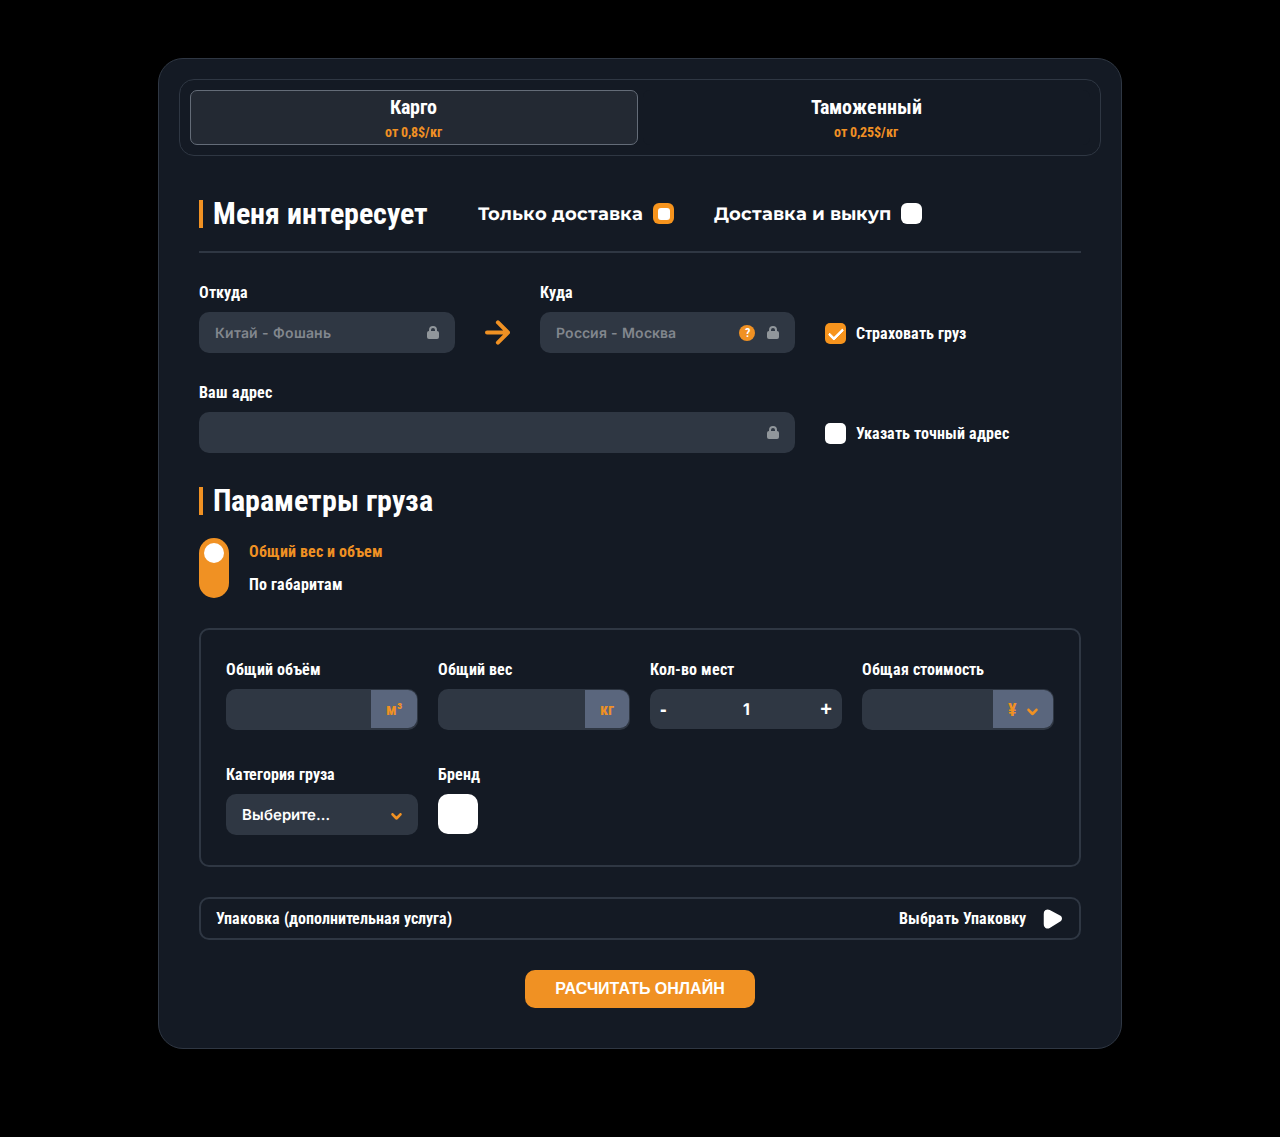
==== index.html @ 2b615182 "initial commit" ====
<!DOCTYPE html>
<html lang="en">
<head>
    <meta charset="UTF-8">
    <meta name="viewport" content="width=device-width, initial-scale=1.0">
    <title>Калькулятор</title>

    <style>
        body {
            background-color: black;
            padding: 50px 150px;
            color: white;
        }
    </style>

    <script src="https://api-maps.yandex.ru/2.1/?lang=ru_RU&apikey=daa45afb-a989-4163-8df6-1b1edba1137d&suggest_apikey=5e11305c-8d8a-4669-9069-5c56422200c1"></script>

    <link rel="stylesheet" href="css/new.css?v=1.1.2">

    <!-- <script type="module" src="/calc-new/js/api/Address.js"></script>
    <script type="module" src="/calc-new/js/api/Currency.js"></script>
    <script type="module" src="/calc-new/js/api/TnvedManager.js"></script>

    <script type="module" src="/calc-new/js/calculations/App.js"></script>
    <script type="module" src="/calc-new/js/calculations/Calculator.js"></script>
    <script type="module" src="/calc-new/js/calculations/FormValidation.js"></script>
    <script type="module" src="/calc-new/js/calculations/KitDeliveryCalculator.js"></script>
    <script type="module" src="/calc-new/js/calculations/PdfGenerate.js"></script>
    <script type="module" src="/calc-new/js/calculations/PdfPrepare.js"></script>
    <script type="module" src="/calc-new/js/calculations/PriceSelector.js"></script>
    <script type="module" src="/calc-new/js/calculations/RailwayExpeditionCalculator.js"></script>

    <script type="module" src="/calc-new/js/data/ClientData.js"></script>
    <script type="module" src="/calc-new/js/data/DataProvider.js"></script>
    <script type="module" src="/calc-new/js/data/RedeemManager.js"></script>
    <script type="module" src="/calc-new/js/data/State.js"></script>
    <script type="module" src="/calc-new/js/data/TelegramSender.js"></script>

    <script type="module" src="/calc-new/js/ui/UiPrepare.js"></script>
    <script type="module" src="/calc-new/js/ui/UiRenderer.js"></script> -->

    <script type="module" src="./js/main.js?v=1.1.2"></script>
</head>
<body>
    <div class="main-calc">
        <form method="post" name="main-calc__form">

            <div class="main-calc-select">
                <label class="main-calc-select__label">
                    <input class="main-calc-select__input" type="radio" value="calc-cargo" name="calc-type" checked>
                    <span class="main-calc-select__btn">
                        <span class="main-calc-select__btn_title">Карго</span>
                        <span class="main-calc-select__btn_subtitle">от 0,8$/кг</span>
                    </span>
                </label>
                <label class="main-calc-select__label">
                    <input class="main-calc-select__input" type="radio" value="calc-customs" name="calc-type">
                    <span class="main-calc-select__btn">
                        <span class="main-calc-select__btn_title">Таможенный</span>
                        <span class="main-calc-select__btn_subtitle">от 0,25$/кг</span>
                    </span>
                </label>
                <!-- <label class="main-calc-select__label">
                    <input class="main-calc-select__input" type="radio" value="calc-compare" name="calc-type">
                    <span class="main-calc-select__btn">
                        <span class="main-calc-select__btn_title">Сравнение</span>
                    </span>
                </label> -->
            </div>

            <div class="main-calc__wrapper">

                <div class="main-calc-first">
                    <div class="main-calc-first__block">

                        <div class="main-calc-first__choose">
                            <h4 class="main-calc__title _small">
                                <span class="main-calc__title_icon"></span>
                                <span class="main-calc__title_text">Меня интересует</span>
                            </h4>
                            <div class="main-calc-first__choose_block">
                                <label class="main-calc-radio">
                                    <span class="main-calc-radio__title">Только доставка</span>
                                    <input class="main-calc-radio__input" type="radio" checked name="delivery-option" value="delivery-only">
                                    <span class="main-calc-radio__mark"></span>
                                </label>

                                <label class="main-calc-radio">
                                    <span class="main-calc-radio__title">Доставка и выкуп</span>
                                    <input class="main-calc-radio__input" type="radio" name="delivery-option" value="delivery-and-pickup">
                                    <span class="main-calc-radio__mark"></span>
                                    <span class="calc-tooltip">
                                        <span class="calc-tooltip__title">Выкуп Товара</span>
                                        <span class="calc-tooltip__text">
                                            Помимо доставки мы осуществляем выкуп товаров с фабрик Китая, от поставщиков и из интернет-магазинов.
                                            Если вам необходим выкуп, воспользуйтесь этой настройкой.
                                            Узнать подробнее о <a class="calc-tooltip__link" target="_blank" href="https://wisetao.com/from-china/transaction/full-deal/">выкупе</a>
                                        </span>
                                    </span>
                                </label>
                            </div>
                        </div>

                    </div>
                </div>

                <div class="main-calc__divider"></div>

                <div class="main-calc__from-to">
                    <!-- Откуда -->
                    <div class="main-calc__from-to_from group-input">
                        <div class="group-input__title">Откуда</div>
                        <div class="group-input__input">
                            <input type="text" name="from_where" placeholder="Китай - Фошань" disabled="">
                            <svg class="group-input__input_svg" width="24" height="24" viewBox="0 0 24 24" fill="none" xmlns="http://www.w3.org/2000/svg">
                                <rect x="6" y="10" width="12" height="8" rx="2" fill="#91969b"></rect>
                                <path d="M9 10V9C9 7.34315 10.3431 6 12 6C13.6569 6 15 7.34315 15 9V10" stroke="#91969b" stroke-width="2"></path>
                            </svg>
                        </div>
                    </div>
                    <!-- Стрелка -->
                    <div class="main-calc__from-to_arrow">
                        <svg class="arrow-to active" width="413.98407" height="400.00037" viewBox="0 0 12.419522 12.000011" fill="none" version="1.1" id="svg1" sodipodi:docname="arrow-sm-down-svgrepo-com.svg" inkscape:version="1.3 (0e150ed6c4, 2023-07-21)" xmlns:inkscape="http://www.inkscape.org/namespaces/inkscape" xmlns:sodipodi="http://sodipodi.sourceforge.net/DTD/sodipodi-0.dtd" xmlns="http://www.w3.org/2000/svg" xmlns:svg="http://www.w3.org/2000/svg">
                            <path d="M 1.0000048,6.0000048 H 11.419517 m 0,0 -5,5.0000002 m 5,-5.0000002 -5,-5" stroke="#000000" stroke-width="2" stroke-linecap="round" stroke-linejoin="round" id="path1" sodipodi:nodetypes="cccccc" style="fill-opacity:1;stroke-width:2.00001;stroke-dasharray:none;stroke-opacity:1"></path>
                        </svg>
                    </div>
                    <!-- Куда -->
                    <div class="main-calc__from-to_to group-input">
                        <div class="group-input__title">Куда</div>
                        <div class="group-input__input">
                            <input type="text" name="from_to" placeholder="Россия - Москва" disabled="">
                            <svg class="group-input__input_svg" width="24" height="24" viewBox="0 0 24 24" fill="none" xmlns="http://www.w3.org/2000/svg">
                                <rect x="6" y="10" width="12" height="8" rx="2" fill="#91969b"></rect>
                                <path d="M9 10V9C9 7.34315 10.3431 6 12 6C13.6569 6 15 7.34315 15 9V10" stroke="#91969b" stroke-width="2"></path>
                            </svg>
                            <div class="tooltip">
                                <span class="tooltip-icon">?</span>
                                <span class="calc-tooltip">
                                    <span class="calc-tooltip__title">Южные ворота</span>
                                    <span class="calc-tooltip__text">
                                        Доставка осуществляется только до г.Москва "Южные ворота". Доставка до вашего города осуществляется с помощью российских транспортных компаний.
                                    </span>
                                </span>
                            </div>
                        </div>
                    </div>
                    <!-- Страховка -->
                    <div class="main-calc__from-to_check">
                        <label class="main-calc-checkbox">
                            <input type="checkbox" name="insurance" checked class="main-calc-checkbox__input">
                            <span class="main-calc-checkbox__mark"></span>
                            <span class="main-calc-checkbox__title">Страховать груз</span>
                            <span class="calc-tooltip">
                                <span class="calc-tooltip__title">СТРАХОВКА ГРУЗА</span>
                                <span class="calc-tooltip__text">
                                    Если поставить галочку расчет стоимости доставки будет учитывать страховку груза. Стоимость страховки составит 2% от стоимости товара + стоимости доставки.
                                </span>
                            </span>
                        </label>

                    </div>
                    <!-- Точный адресс -->
                    <div class="main-calc__from-to_adress group-input">
                        <div class="group-input__title">Ваш адрес</div>
                        <div class="group-input__input">
                            <input type="text" name="address" class="" placeholder="" disabled>
                            <svg class="group-input__input_svg" width="24" height="24" viewBox="0 0 24 24" fill="none" xmlns="http://www.w3.org/2000/svg">
                                <rect x="6" y="10" width="12" height="8" rx="2" fill="#91969b"></rect>
                                <path d="M9 10V9C9 7.34315 10.3431 6 12 6C13.6569 6 15 7.34315 15 9V10" stroke="#91969b" stroke-width="2"></path>
                            </svg>
                            <span class="error-message"></span>
                        </div>
                    </div>
                    <!-- Адресс Включатель -->
                    <div class="main-calc__from-to_adress_check">
                        <label class="main-calc-checkbox">
                            <input type="checkbox" name="address_checkbox" class="main-calc-checkbox__input">
                            <span class="main-calc-checkbox__mark"></span>
                            <span class="main-calc-checkbox__title">Указать точный адрес</span>
                        </label>
                    </div>
                </div>

                <!-- Выкуп -->
                <div class="client-redeem-data hidden">
                    <div class="main-calc-container data-redeem">
                        <h4 class="main-calc__title _small">
                            <span class="main-calc__title_icon"></span>
                            <span class="main-calc__title_text">
                                <span>Данные для выкупа</span>
                                <span class="circle-info">?</span>
                            </span>
                            <span class="calc-tooltip">
                                <span class="calc-tooltip__title">ДАННЫЕ ДЛЯ ВЫКУПА</span>
                                <span class="calc-tooltip__text">
                                    Данные для выкупа нужны для наших менеджеров, чтобы сделать детальный просчет.
                                    Впишите данные в ручную или прикрепите Excel-файл.
                                </span>
                            </span>

                        </h4>

                        <div class="main-calc-bordered" data-redeem="1">
                            <div class="main-calc-buy__close">
                                <svg xmlns="http://www.w3.org/2000/svg" xmlns:xlink="http://www.w3.org/1999/xlink" version="1.1" width="29.5558703725" height="29.5558703725" viewBox="154.70573108694998 97.92453478204999 29.5558703725 29.5558703725" xml:space="preserve">
                                    <g transform="matrix(1 0 0 1 169.4836662732 112.7024699683)">
                                        <g style="">
                                            <g transform="matrix(0.5361434886 0 0 0.5361434886 0 0)">
                                                <path class="cross-border" style="stroke: rgb(179,25,24); stroke-width: 0; stroke-dasharray: none; stroke-linecap: butt; stroke-dashoffset: 0; stroke-linejoin: miter; stroke-miterlimit: 4; fill-rule: nonzero; opacity: 1;" transform=" translate(0, 0)" d="M 0 -27.5634 C 15.21499 -27.5634 27.5634 -15.215000000000002 27.5634 0 C 27.5634 15.21499 15.215000000000002 27.5634 0 27.5634 C -15.21499 27.5634 -27.5634 15.215000000000002 -27.5634 0 C -27.5634 -15.21499 -15.215000000000002 -27.5634 0 -27.5634 z" stroke-linecap="round"></path>
                                            </g>
                                            <g transform="matrix(0.4501312202 0 0 0.4501312202 0 0)">
                                                <path class="cross-back" style="stroke: rgb(179,25,24); stroke-width: 0; stroke-dasharray: none; stroke-linecap: butt; stroke-dashoffset: 0; stroke-linejoin: miter; stroke-miterlimit: 4; fill-rule: nonzero; opacity: 1;" transform=" translate(0, 0)" d="M 0 -27.5634 C 15.21499 -27.5634 27.5634 -15.215000000000002 27.5634 0 C 27.5634 15.21499 15.215000000000002 27.5634 0 27.5634 C -15.21499 27.5634 -27.5634 15.215000000000002 -27.5634 0 C -27.5634 -15.21499 -15.215000000000002 -27.5634 0 -27.5634 z" stroke-linecap="round"></path>
                                            </g>
                                            <g transform="matrix(0.4487730328 0 0 0.4487730328 0 0)">
                                                <path class="cross-path" style="stroke: none; stroke-width: 1; stroke-dasharray: none; stroke-linecap: butt; stroke-dashoffset: 0; stroke-linejoin: miter; stroke-miterlimit: 4; fill-rule: nonzero; opacity: 1;" transform=" translate(0, 0)" d="M 14.14294 -14.1405 C 12.58094 -15.702499999999999 10.045939999999998 -15.702499999999999 8.484939999999998 -14.1405 L -0.00006000000000128125 -5.656499999999999 L -8.484060000000001 -14.1395 C -10.04606 -15.7015 -12.580060000000001 -15.7015 -14.14206 -14.1395 C -15.70406 -12.5775 -15.70406 -10.0435 -14.14206 -8.4835 L -5.657060000000001 0.0005000000000006111 L -14.14206 8.4845 C -15.70406 10.0465 -15.70406 12.5805 -14.14206 14.1405 C -12.580060000000001 15.702499999999999 -10.04606 15.702499999999999 -8.48406 14.1405 L -0.000059999999999504894 5.657499999999999 L 8.48394 14.1405 C 10.04594 15.702499999999999 12.57994 15.702499999999999 14.141940000000002 14.1405 C 15.703940000000001 12.5785 15.703940000000001 10.043499999999998 14.141940000000002 8.4845 L 5.656940000000002 0.0005000000000006111 L 14.141940000000002 -8.4835 C 15.703940000000001 -10.0465 15.703940000000001 -12.5795 14.142940000000001 -14.1405 z" stroke-linecap="round"></path>
                                            </g>
                                        </g>
                                    </g>
                                </svg>
                            </div>

                            <div class="main-calc-buy-info">
                                <div class="main-calc-upload__block">
                                    <div class="group-input__title">Изображение товара</div>
                                    <div class="main-calc-upload">
                                        <!-- <input type="file" accept="image/*" class="main-calc-upload__input photo-input" style="display: none;"> -->
                                        <div class="main-calc-upload__icon"></div>
                                        <div class="main-calc-upload__plus active">
                                            <button class="active add-redeem-photo" type="button">+</button>
                                        </div>
                                        <div class="main-calc-upload__minus">
                                            <div class="active">-</div>
                                        </div>
                                        <img class="main-calc-upload__item" src="" alt="Выбранное фото">
                                    </div>
                                </div>


                                <div class="main-calc-buy-info__form">

                                    <!-- Имя -->
                                    <div class="group-input">
                                        <div class="group-input__title">Наименование товара</div>
                                        <div class="group-input__input">
                                            <input type="text" name="data-name" class="">
                                            <span class="error-message"></span>
                                        </div>
                                    </div>

                                    <!-- Цена -->
                                    <div class="group-input">
                                        <div class="group-input__title">Цена за единицу</div>
                                        <div class="group-input__input">
                                            <input type="number" name="data_cost" value="" class="" required="">
                                            <span class="error-message"></span>
                                            <div class="currency-select">
                                                <div class="currency-select__selected">
                                                    <span class="currency-select__selected_name">¥</span>
                                                    <span class="currency-select__selected_icon">
                                                        <svg class="dropdown-list-currency-arrow" xmlns="http://www.w3.org/2000/svg" xmlns:xlink="http://www.w3.org/1999/xlink" version="1.1" width="32.38141722065728" height="22.59489123485507" viewBox="110.22394056737565 250.64901537709036 32.38141722065728 22.59489123485507" xml:space="preserve">
                                                            <desc>Created with Fabric.js 5.3.0</desc>
                                                            <g transform="matrix(0 0.979842546 0.979842546 0 126.4146491777 261.9464609945)" id="DLgAgrXuFMXOEYFpJSRZM">
                                                                <path class="svg-arrow active" style="stroke: none; stroke-width: 1; stroke-dasharray: none; stroke-linecap: butt; stroke-dashoffset: 0; stroke-linejoin: miter; stroke-miterlimit: 4; fill-rule: nonzero; opacity: 1;" transform=" translate(0, 0)" d="M 8.536 -3.5215 L -3.183 -14.8535 C -3.9269999999999996 -15.5975 -4.931 -16.0135 -5.999 -16.0135 C -7.068 -16.0135 -8.072 -15.5975 -8.827 -14.8415 C -9.583 -14.0855 -9.999 -13.0815 -9.999 -12.0135 C -9.999 -10.945500000000001 -9.583 -9.9405 -8.827 -9.185500000000001 L -0.29100000000000037 -0.6915000000000013 C -0.10300000000000037 -0.5035000000000014 -3.885780586188048e-16 -0.25350000000000134 -3.885780586188048e-16 0.013499999999998624 C -3.885780586188048e-16 0.28049999999999864 -0.10400000000000038 0.5314999999999986 -0.29300000000000037 0.7204999999999986 L -8.824000000000002 9.1815 C -9.583000000000002 9.9415 -9.999000000000002 10.9465 -9.999000000000002 12.0135 C -9.999000000000002 13.0805 -9.583000000000002 14.0855 -8.827000000000002 14.8415 C -8.072000000000001 15.5975 -7.067000000000002 16.0135 -5.999000000000002 16.0135 C -4.931000000000003 16.0135 -3.9260000000000024 15.5975 -3.170000000000002 14.8415 L -1.564000000000002 13.2355 L 8.519999999999998 3.5645000000000007 C 9.478999999999997 2.6055000000000006 9.998999999999999 1.3495000000000008 9.998999999999999 0.013500000000000512 C 9.998999999999999 -1.3224999999999996 9.479 -2.5774999999999997 8.535999999999998 -3.5214999999999996 z" stroke-linecap="round"></path>
                                                            </g>
                                                        </svg>
                                                    </span>
                                                </div>
                                                <div class="currency-select__list">
                                                    <label class="custom-select__label">
                                                        <input class="custom-select__input" type="radio" required="" name="data_currency" value="dollar">
                                                        <span class="custom-select__name">$</span>
                                                    </label>
                                                    <label class="custom-select__label">
                                                        <input class="custom-select__input" type="radio" required="" name="data_currency" value="ruble">
                                                        <span class="custom-select__name">₽</span>
                                                    </label>
                                                    <label class="custom-select__label">
                                                        <input class="custom-select__input" type="radio" required="" name="data_currency" checked="" value="yuan">
                                                        <span class="custom-select__name">¥</span>
                                                    </label>
                                                </div>
                                            </div>
                                        </div>
                                    </div>

                                    <!-- Количество -->
                                    <div class="group-input">
                                        <div class="group-input__title">Кол-во товаров</div>
                                        <div class="group-input-increment">
                                            <span class="group-input-increment__minus initialized">-</span>
                                            <input type="number" name="data-quantity" value="1" class="" required="">
                                            <span class="group-input-increment__plus initialized">+</span>
                                            <span class="error-message"></span>
                                        </div>
                                    </div>

                                    <!-- Размер -->
                                    <div class="group-input">
                                        <div class="group-input__title">Размер</div>
                                        <div class="group-input__input">
                                            <input type="text" name="data-size" class="">
                                            <span class="error-message"></span>
                                        </div>
                                    </div>

                                    <!-- Цвет -->
                                    <div class="group-input">
                                        <div class="group-input__title">Цвет</div>
                                        <div class="group-input__input">
                                            <input type="text" name="data-color" class="">
                                            <span class="error-message"></span>
                                        </div>
                                    </div>

                                    <!-- Ссылка -->
                                    <div class="group-input">
                                        <div class="group-input__title">Ссылка интернет магазина на товар</div>
                                        <div class="group-input__input">
                                            <input type="text" name="data-url" class="">
                                            <span class="error-message"></span>
                                        </div>
                                    </div>

                                    <!-- Примечание -->
                                    <div class="group-input">
                                        <div class="group-input__title">Примечание</div>
                                        <div class="group-input__input">
                                            <input type="text" name="data-extra" class="">
                                            <span class="error-message"></span>
                                        </div>
                                    </div>
                                </div>
                            </div>
                        </div>
                    </div>
                    <div class="data-redeem-buttons">
                        <button class="add-redeem js-add-redeem" type="button">
                            <span class="_plus">+</span>
                            <span class="_text">Добавить товар</span>
                        </button>
                        <button class="main-calc-button upload-excel" type="button">
                            <span class="main-calc-button__upload_icon">
                                <svg width="51" height="51" viewBox="0 0 51 51" fill="none" xmlns="http://www.w3.org/2000/svg">
                                    <path d="M46.9103 28.2876C44.6517 28.2876 42.8207 30.1187 42.8207 32.3773V42.8207H8.19493V32.3773C8.19493 30.1187 6.36386 28.2876 4.10528 28.2876C1.8467 28.2876 0.015625 30.1187 0.015625 32.3773V46.9104C0.015625 49.169 1.8467 51 4.10528 51H46.9103C49.1689 51 51 49.169 51 46.9104V32.3773C51 30.1187 49.1689 28.2876 46.9103 28.2876Z" fill="white"></path>
                                    <path d="M16.853 18.5281L21.4182 13.963V29.2004C21.4182 31.459 23.2493 33.29 25.5078 33.29C27.7664 33.29 29.5975 31.459 29.5975 29.2004V13.9629L34.1626 18.528C34.9611 19.3266 36.0077 19.7259 37.0544 19.7259C38.1011 19.7259 39.1476 19.3266 39.9462 18.528C41.5434 16.9309 41.5434 14.3416 39.9462 12.7444L28.3996 1.19796C26.8026 -0.399321 24.213 -0.399321 22.616 1.19796L11.0694 12.7446C9.4723 14.3417 9.4723 16.931 11.0694 18.5281C12.6665 20.1253 15.256 20.1253 16.853 18.5281Z" fill="white"></path>
                                </svg>
                            </span>
                            <span>Прикрепить Excel</span>
                        </button>
                        <a class="vykup-dile-download" href="file/Dannye-dlya-vykupa-zakaza.xlsx" download>
                            <button class="main-calc-button" type="button">
                                <span class="main-calc-button__upload_icon">
                                    <svg width="51" height="51" viewBox="0 0 51 51" fill="none" xmlns="http://www.w3.org/2000/svg">
                                        <g clip-path="url(#clip0_6504_12668)">
                                            <mask id="mask0_6504_12668" style="mask-type:luminance" maskUnits="userSpaceOnUse" x="0" y="0" width="51" height="51">
                                                <path d="M51 0H0V51H51V0Z" fill="white"></path>
                                            </mask>
                                            <g mask="url(#mask0_6504_12668)">
                                                <path d="M46.9103 28.2876C44.6517 28.2876 42.8207 30.1187 42.8207 32.3773V42.8207H8.19493V32.3773C8.19493 30.1187 6.36386 28.2876 4.10528 28.2876C1.8467 28.2876 0.015625 30.1187 0.015625 32.3773V46.9104C0.015625 49.169 1.8467 51 4.10528 51H46.9103C49.1689 51 51 49.169 51 46.9104V32.3773C51 30.1187 49.1689 28.2876 46.9103 28.2876Z" fill="white"></path>
                                                <path d="M34.1622 14.7619L29.597 19.327V4.0896C29.597 1.831 27.7659 1.975e-07 25.5074 0C23.2488 -1.974e-07 21.4177 1.831 21.4177 4.0896V19.3271L16.8526 14.762C16.0541 13.9634 15.0075 13.5641 13.9608 13.5641C12.9141 13.5641 11.8676 13.9634 11.069 14.762C9.4718 16.3591 9.4718 18.9484 11.069 20.5456L22.6156 32.0921C24.2126 33.6894 26.8022 33.6894 28.3992 32.0921L39.9458 20.5454C41.5429 18.9483 41.5429 16.359 39.9458 14.7619C38.3487 13.1647 35.7592 13.1647 34.1622 14.7619Z" fill="white"></path>
                                            </g>
                                        </g>
                                        <defs>
                                            <clipPath id="clip0_6504_12668">
                                                <rect width="51" height="51" fill="white"></rect>
                                            </clipPath>
                                        </defs>
                                    </svg>
                                </span>
                                <span>Скачать образец Excel</span>
                            </button>
                        </a>
                        <button class="main-calc-button upload-invoice" type="button">
                            <span class="main-calc-button__upload_icon">
                                <svg width="51" height="51" viewBox="0 0 51 51" fill="none" xmlns="http://www.w3.org/2000/svg">
                                    <path d="M46.9103 28.2876C44.6517 28.2876 42.8207 30.1187 42.8207 32.3773V42.8207H8.19493V32.3773C8.19493 30.1187 6.36386 28.2876 4.10528 28.2876C1.8467 28.2876 0.015625 30.1187 0.015625 32.3773V46.9104C0.015625 49.169 1.8467 51 4.10528 51H46.9103C49.1689 51 51 49.169 51 46.9104V32.3773C51 30.1187 49.1689 28.2876 46.9103 28.2876Z" fill="white"></path>
                                    <path d="M16.853 18.5281L21.4182 13.963V29.2004C21.4182 31.459 23.2493 33.29 25.5078 33.29C27.7664 33.29 29.5975 31.459 29.5975 29.2004V13.9629L34.1626 18.528C34.9611 19.3266 36.0077 19.7259 37.0544 19.7259C38.1011 19.7259 39.1476 19.3266 39.9462 18.528C41.5434 16.9309 41.5434 14.3416 39.9462 12.7444L28.3996 1.19796C26.8026 -0.399321 24.213 -0.399321 22.616 1.19796L11.0694 12.7446C9.4723 14.3417 9.4723 16.931 11.0694 18.5281C12.6665 20.1253 15.256 20.1253 16.853 18.5281Z" fill="white"></path>
                                </svg>
                            </span>
                            <span>Прикрепить Инфойс</span>
                        </button>
                    </div>
                </div>

                <!-- Данные клиента -->
                <div class="main-calc-container сlient-data hidden">
                    <h4 class="main-calc__title _small">
                        <span class="main-calc__title_icon"></span>
                        <span class="main-calc__title_text">Введите ваши данные</span>
                    </h4>
                    <div class="main-client-requisites-parametr__main">
                        <div class="group-input">
                            <div class="group-input__title">Ваше имя:</div>
                            <div class="group-input__input">
                                <input type="text" class="" name="client-name" placeholder="">
                                <span class="error-message"></span>
                            </div>
                        </div>
                        <div class="group-input">
                            <div class="group-input__title">Контактный телефон:</div>
                            <div class="group-input__input">
                                <input type="text" class="" name="client-phone" placeholder="+7, +86, +996">
                                <span class="error-message"></span>
                            </div>
                        </div>
                    </div>
                </div>

                <!-- <div class="redeem-buttons" style="display: flex; width: 97%;">
                        <div class="add-container redeem-add" style="width: 180px;">
                            <div class="add-button active">
                                <span class="plus active">+</span>
                                <span class="add">Добавить товар</span>
                            </div>
                        </div>
                        <button class="main-calc-button calc-type-button tnved-calc-button submit-redeem-data submit-excel-file active" control-id="ControlID-35">
                            <span class="main-calc-button__upload_icon">
                                <svg width="51" height="51" viewBox="0 0 51 51" fill="none" xmlns="http://www.w3.org/2000/svg">
                                    <path d="M46.9103 28.2876C44.6517 28.2876 42.8207 30.1187 42.8207 32.3773V42.8207H8.19493V32.3773C8.19493 30.1187 6.36386 28.2876 4.10528 28.2876C1.8467 28.2876 0.015625 30.1187 0.015625 32.3773V46.9104C0.015625 49.169 1.8467 51 4.10528 51H46.9103C49.1689 51 51 49.169 51 46.9104V32.3773C51 30.1187 49.1689 28.2876 46.9103 28.2876Z" fill="white"></path>
                                    <path d="M16.853 18.5281L21.4182 13.963V29.2004C21.4182 31.459 23.2493 33.29 25.5078 33.29C27.7664 33.29 29.5975 31.459 29.5975 29.2004V13.9629L34.1626 18.528C34.9611 19.3266 36.0077 19.7259 37.0544 19.7259C38.1011 19.7259 39.1476 19.3266 39.9462 18.528C41.5434 16.9309 41.5434 14.3416 39.9462 12.7444L28.3996 1.19796C26.8026 -0.399321 24.213 -0.399321 22.616 1.19796L11.0694 12.7446C9.4723 14.3417 9.4723 16.931 11.0694 18.5281C12.6665 20.1253 15.256 20.1253 16.853 18.5281Z" fill="white"></path>
                                </svg>
                            </span>
                            <span>Прикрепить Excel-файл</span>
                        </button>
                        <button class="main-calc-button calc-type-button tnved-calc-button submit-redeem-data blank-excel-file active" control-id="ControlID-36">
                            <span class="main-calc-button__upload_icon">
                                <svg width="51" height="51" viewBox="0 0 51 51" fill="none" xmlns="http://www.w3.org/2000/svg">
                                    <g clip-path="url(#clip0_6504_12668)">
                                        <mask id="mask0_6504_12668" style="mask-type:luminance" maskUnits="userSpaceOnUse" x="0" y="0" width="51" height="51">
                                            <path d="M51 0H0V51H51V0Z" fill="white"></path>
                                        </mask>
                                        <g mask="url(#mask0_6504_12668)">
                                            <path d="M46.9103 28.2876C44.6517 28.2876 42.8207 30.1187 42.8207 32.3773V42.8207H8.19493V32.3773C8.19493 30.1187 6.36386 28.2876 4.10528 28.2876C1.8467 28.2876 0.015625 30.1187 0.015625 32.3773V46.9104C0.015625 49.169 1.8467 51 4.10528 51H46.9103C49.1689 51 51 49.169 51 46.9104V32.3773C51 30.1187 49.1689 28.2876 46.9103 28.2876Z" fill="white"></path>
                                            <path d="M34.1622 14.7619L29.597 19.327V4.0896C29.597 1.831 27.7659 1.975e-07 25.5074 0C23.2488 -1.974e-07 21.4177 1.831 21.4177 4.0896V19.3271L16.8526 14.762C16.0541 13.9634 15.0075 13.5641 13.9608 13.5641C12.9141 13.5641 11.8676 13.9634 11.069 14.762C9.4718 16.3591 9.4718 18.9484 11.069 20.5456L22.6156 32.0921C24.2126 33.6894 26.8022 33.6894 28.3992 32.0921L39.9458 20.5454C41.5429 18.9483 41.5429 16.359 39.9458 14.7619C38.3487 13.1647 35.7592 13.1647 34.1622 14.7619Z" fill="white"></path>
                                        </g>
                                    </g>
                                    <defs>
                                        <clipPath id="clip0_6504_12668">
                                            <rect width="51" height="51" fill="white"></rect>
                                        </clipPath>
                                    </defs>
                                </svg>
                            </span>
                            <span>Образец бланка Excel</span>
                        </button>
                        <div class="selected-file-name">
                            <div class="del-file">
                                <div class="close-cross custom-span-tnved" style="left: unset; margin-left: unset; margin-top: 2px; display: block;">
                                    <svg xmlns="http://www.w3.org/2000/svg" xmlns:xlink="http://www.w3.org/1999/xlink" version="1.1" width="29.5558703725" height="29.5558703725" viewBox="154.70573108694998 97.92453478204999 29.5558703725 29.5558703725" xml:space="preserve">
                                        <g transform="matrix(1 0 0 1 169.4836662732 112.7024699683)" id="k3KNRoqNc6poTgMk0-mS0">
                                            <g style="">
                                                <g transform="matrix(0.5361434886 0 0 0.5361434886 0 0)" id="TtVKn0Vpwc73qYTht60LM">
                                                    <path class="cross-border" style="stroke: rgb(179,25,24); stroke-width: 0; stroke-dasharray: none; stroke-linecap: butt; stroke-dashoffset: 0; stroke-linejoin: miter; stroke-miterlimit: 4; fill-rule: nonzero; opacity: 1;" transform=" translate(0, 0)" d="M 0 -27.5634 C 15.21499 -27.5634 27.5634 -15.215000000000002 27.5634 0 C 27.5634 15.21499 15.215000000000002 27.5634 0 27.5634 C -15.21499 27.5634 -27.5634 15.215000000000002 -27.5634 0 C -27.5634 -15.21499 -15.215000000000002 -27.5634 0 -27.5634 z" stroke-linecap="round"></path>
                                                </g>
                                                <g transform="matrix(0.4501312202 0 0 0.4501312202 0 0)" id="UNUcbtI9Ts4pakmCW0QUX">
                                                    <path class="cross-back" style="stroke: rgb(179,25,24); stroke-width: 0; stroke-dasharray: none; stroke-linecap: butt; stroke-dashoffset: 0; stroke-linejoin: miter; stroke-miterlimit: 4; fill-rule: nonzero; opacity: 1;" transform=" translate(0, 0)" d="M 0 -27.5634 C 15.21499 -27.5634 27.5634 -15.215000000000002 27.5634 0 C 27.5634 15.21499 15.215000000000002 27.5634 0 27.5634 C -15.21499 27.5634 -27.5634 15.215000000000002 -27.5634 0 C -27.5634 -15.21499 -15.215000000000002 -27.5634 0 -27.5634 z" stroke-linecap="round"></path>
                                                </g>
                                                <g transform="matrix(0.4487730328 0 0 0.4487730328 0 0)" id="_16PNKPtF4U3-sJUah521">
                                                    <path class="cross-path" style="stroke: none; stroke-width: 1; stroke-dasharray: none; stroke-linecap: butt; stroke-dashoffset: 0; stroke-linejoin: miter; stroke-miterlimit: 4; fill-rule: nonzero; opacity: 1;" transform=" translate(0, 0)" d="M 14.14294 -14.1405 C 12.58094 -15.702499999999999 10.045939999999998 -15.702499999999999 8.484939999999998 -14.1405 L -0.00006000000000128125 -5.656499999999999 L -8.484060000000001 -14.1395 C -10.04606 -15.7015 -12.580060000000001 -15.7015 -14.14206 -14.1395 C -15.70406 -12.5775 -15.70406 -10.0435 -14.14206 -8.4835 L -5.657060000000001 0.0005000000000006111 L -14.14206 8.4845 C -15.70406 10.0465 -15.70406 12.5805 -14.14206 14.1405 C -12.580060000000001 15.702499999999999 -10.04606 15.702499999999999 -8.48406 14.1405 L -0.000059999999999504894 5.657499999999999 L 8.48394 14.1405 C 10.04594 15.702499999999999 12.57994 15.702499999999999 14.141940000000002 14.1405 C 15.703940000000001 12.5785 15.703940000000001 10.043499999999998 14.141940000000002 8.4845 L 5.656940000000002 0.0005000000000006111 L 14.141940000000002 -8.4835 C 15.703940000000001 -10.0465 15.703940000000001 -12.5795 14.142940000000001 -14.1405 z" stroke-linecap="round"></path>
                                                </g>
                                            </g>
                                        </g>
                                    </svg>
                                </div>
                            </div>
                        </div>
                    </div> -->


                <!-- Белая -->
                <div class="main-calc-container white-cargo hidden">

                    <h4 class="main-calc__title _small">
                        <span class="main-calc__title_icon"></span>
                        <span class="main-calc__title_text">Коды ТН ВЭД</span>
                    </h4>
                    <!--                     <span class="main-calc__subtitle">Внимание! Могут действовать ограничения на 84, 85 и 90 группу, возможен индивидуальный просчет</span> -->

                    <div class="main-calc-bordered white-cargo__block">

                        <div class="group-input tnved-input-block">
                            <div class="group-input__title">Подобрать код по наименованию</div>
                            <div class="group-input__input">
                                <input type="text" name="tnved_input" class="tnved-input" required placeholder="Введите наименование или код для подсказок" />
                                <span class="error-message"></span>
                                <div class="after-tnved">Идет Поиск</div>
                                <div class="suggestion"></div>
                            </div>
                        </div>

                        <div class="overlay"></div>
                        <div class="tnved-tree-container">
                            <div class="tnved-tree-close-button">X</div>
                            <ul class="tnved-tree-list"></ul>
                        </div>

                        <div class="white-cargo__justinfo name-code-container hidden">
                            <!-- Поля для ввода имени и кода -->
                            <div class="group-input">
                                <div class="group-input__title">Имя товара:</div>
                                <div class="group-input__input">
                                    <span class="tnved-name-input"></span>
                                </div>
                            </div>
                            <div class="group-input">
                                <div class="group-input__title">Код товара:</div>
                                <div class="group-input__input">
                                    <span class="tnved-code-input"></span>
                                </div>
                            </div>

                            <div class="group-input">
                                <div class="group-input__title">Ставка Полшина:</div>
                                <div class="group-input__input">
                                    <span class="tnved-code-percent"></span>
                                </div>
                            </div>
                        </div>


                    </div>
                </div>

                <!-- Карго -->
                <div class="main-calc-container grey-cargo">
                    <h4 class="main-calc__title _small">
                        <span class="main-calc__title_icon"></span>
                        <span class="main-calc__title_text label-text active">Параметры груза</span>
                    </h4>
                    <!--Параметры Груза-->
                    <div class="main-calc-parametr">
                        <label class="switch-btn">
                            <input type="checkbox" name="weight_volume_change" checked="" class="switch-btn__input" data-changeclass-class="active" data-changeclass-targets="#calc-by-info,#calc-by-custom">
                            <span class="switch-btn__block"></span>
                            <span class="switch-btn__text _first" id="text1">Общий вес и объем</span>
                            <span class="switch-btn__text _second" id="text2">По габаритам</span>
                        </label>
                    </div>
                    <!-- Калькулятор -->
                    <div class="main-calc-bordered hidden active">
                        <div class="main-calc-parametr__main">
                            <!--  Общий вес и Объем  -->
                            <div id="calc-by-info" class="group-input hidden active">
                                <div class="group-input__title">Общий объём</div>
                                <div class="group-input__input">
                                    <input type="text" name="total_volume" class="" value="" required="">
                                    <span class="group-input__param">м³</span>
                                    <span class="error-message"></span>
                                </div>
                            </div>
                            <!--  По габаритам  -->
                            <div id="calc-by-custom" class="group-input calc-by-custom hidden">
                                <div class="group-input__title">Габариты (Длина * Ширина * Высота) см</div>
                                <div class="group-input__inputs volume">
                                    <div class="volume-block">
                                        <input type="text" name="volume_length" placeholder="см" required>
                                        <div class="volume-cross">✖</div>
                                        <input type="text" name="volume_width" placeholder="см" required>
                                        <div class="volume-cross">✖</div>
                                        <input type="text" name="volume_height" placeholder="см" required>
                                        <span class="volume-equals">=</span>
                                        <span class="error-message"></span>
                                    </div>

                                    <div class="volume-total">
                                        <input type="text" name="total_volume_calculated" class="volume-total__result" readonly>
                                        <span class="volume-total__m3">м³</span>
                                    </div>

                                </div>
                            </div>

                            <!-- Общий вес -->
                            <div class="group-input">
                                <div class="group-input__title">Общий вес</div>
                                <div class="group-input__input">
                                    <input type="text" name="total_weight" class="" value="" required>
                                    <span class="group-input__param">кг</span>
                                    <span class="error-message"></span>
                                </div>
                            </div>

                            <!-- Кол-во мест -->
                            <div class="group-input">
                                <div class="group-input__title">Кол-во мест</div>
                                <div class="group-input-increment">
                                    <span class="group-input-increment__minus initialized">-</span>
                                    <input type="number" name="quantity" value="1" class="" required="">
                                    <span class="group-input-increment__plus initialized">+</span>
                                    <span class="error-message"></span>
                                </div>
                            </div>

                            <!-- Общая стоимость -->
                            <div class="group-input">
                                <div class="group-input__title">Общая стоимость</div>
                                <div class="group-input__input">
                                    <input type="number" name="total_cost" value="" class="" required>
                                    <span class="error-message"></span>
                                    <div class="currency-select">
                                        <div class="currency-select__selected">
                                            <span class="currency-select__selected_name">¥</span>
                                            <span class="currency-select__selected_icon">
                                                <svg class="dropdown-list-currency-arrow" xmlns="http://www.w3.org/2000/svg" xmlns:xlink="http://www.w3.org/1999/xlink" version="1.1" width="32.38141722065728" height="22.59489123485507" viewBox="110.22394056737565 250.64901537709036 32.38141722065728 22.59489123485507" xml:space="preserve">
                                                    <desc>Created with Fabric.js 5.3.0</desc>
                                                    <g transform="matrix(0 0.979842546 0.979842546 0 126.4146491777 261.9464609945)" id="DLgAgrXuFMXOEYFpJSRZM">
                                                        <path class="svg-arrow active" style="stroke: none; stroke-width: 1; stroke-dasharray: none; stroke-linecap: butt; stroke-dashoffset: 0; stroke-linejoin: miter; stroke-miterlimit: 4; fill-rule: nonzero; opacity: 1;" transform=" translate(0, 0)" d="M 8.536 -3.5215 L -3.183 -14.8535 C -3.9269999999999996 -15.5975 -4.931 -16.0135 -5.999 -16.0135 C -7.068 -16.0135 -8.072 -15.5975 -8.827 -14.8415 C -9.583 -14.0855 -9.999 -13.0815 -9.999 -12.0135 C -9.999 -10.945500000000001 -9.583 -9.9405 -8.827 -9.185500000000001 L -0.29100000000000037 -0.6915000000000013 C -0.10300000000000037 -0.5035000000000014 -3.885780586188048e-16 -0.25350000000000134 -3.885780586188048e-16 0.013499999999998624 C -3.885780586188048e-16 0.28049999999999864 -0.10400000000000038 0.5314999999999986 -0.29300000000000037 0.7204999999999986 L -8.824000000000002 9.1815 C -9.583000000000002 9.9415 -9.999000000000002 10.9465 -9.999000000000002 12.0135 C -9.999000000000002 13.0805 -9.583000000000002 14.0855 -8.827000000000002 14.8415 C -8.072000000000001 15.5975 -7.067000000000002 16.0135 -5.999000000000002 16.0135 C -4.931000000000003 16.0135 -3.9260000000000024 15.5975 -3.170000000000002 14.8415 L -1.564000000000002 13.2355 L 8.519999999999998 3.5645000000000007 C 9.478999999999997 2.6055000000000006 9.998999999999999 1.3495000000000008 9.998999999999999 0.013500000000000512 C 9.998999999999999 -1.3224999999999996 9.479 -2.5774999999999997 8.535999999999998 -3.5214999999999996 z" stroke-linecap="round"></path>
                                                    </g>
                                                </svg>
                                            </span>
                                        </div>
                                        <div class="currency-select__list">
                                            <label class="custom-select__label">
                                                <input class="custom-select__input" type="radio" required name="total_currency" value="dollar">
                                                <span class="custom-select__name">$</span>
                                            </label>
                                            <label class="custom-select__label">
                                                <input class="custom-select__input" type="radio" required name="total_currency" value="ruble">
                                                <span class="custom-select__name">₽</span>
                                            </label>
                                            <label class="custom-select__label">
                                                <input class="custom-select__input" type="radio" required name="total_currency" checked value="yuan">
                                                <span class="custom-select__name">¥</span>
                                            </label>
                                        </div>
                                    </div>
                                </div>
                            </div>

                            <!-- Категория груза -->
                            <div class="group-input js-calc-category">
                                <div class="group-input__title">Категория груза</div>
                                <div class="group-input__input">
                                    <div class="calc-select">
                                        <div class="calc-select__selected js-error-category">
                                            <span class="calc-select__selected_name">Выберите категорию</span>
                                            <span class="calc-select__selected_icon">
                                                <svg class="dropdown-list-currency-arrow" xmlns="http://www.w3.org/2000/svg" xmlns:xlink="http://www.w3.org/1999/xlink" version="1.1" width="32.38141722065728" height="22.59489123485507" viewBox="110.22394056737565 250.64901537709036 32.38141722065728 22.59489123485507" xml:space="preserve">
                                                    <desc>Created with Fabric.js 5.3.0</desc>
                                                    <g transform="matrix(0 0.979842546 0.979842546 0 126.4146491777 261.9464609945)" id="DLgAgrXuFMXOEYFpJSRZM">
                                                        <path class="svg-arrow active" style="stroke: none; stroke-width: 1; stroke-dasharray: none; stroke-linecap: butt; stroke-dashoffset: 0; stroke-linejoin: miter; stroke-miterlimit: 4; fill-rule: nonzero; opacity: 1;" transform=" translate(0, 0)" d="M 8.536 -3.5215 L -3.183 -14.8535 C -3.9269999999999996 -15.5975 -4.931 -16.0135 -5.999 -16.0135 C -7.068 -16.0135 -8.072 -15.5975 -8.827 -14.8415 C -9.583 -14.0855 -9.999 -13.0815 -9.999 -12.0135 C -9.999 -10.945500000000001 -9.583 -9.9405 -8.827 -9.185500000000001 L -0.29100000000000037 -0.6915000000000013 C -0.10300000000000037 -0.5035000000000014 -3.885780586188048e-16 -0.25350000000000134 -3.885780586188048e-16 0.013499999999998624 C -3.885780586188048e-16 0.28049999999999864 -0.10400000000000038 0.5314999999999986 -0.29300000000000037 0.7204999999999986 L -8.824000000000002 9.1815 C -9.583000000000002 9.9415 -9.999000000000002 10.9465 -9.999000000000002 12.0135 C -9.999000000000002 13.0805 -9.583000000000002 14.0855 -8.827000000000002 14.8415 C -8.072000000000001 15.5975 -7.067000000000002 16.0135 -5.999000000000002 16.0135 C -4.931000000000003 16.0135 -3.9260000000000024 15.5975 -3.170000000000002 14.8415 L -1.564000000000002 13.2355 L 8.519999999999998 3.5645000000000007 C 9.478999999999997 2.6055000000000006 9.998999999999999 1.3495000000000008 9.998999999999999 0.013500000000000512 C 9.998999999999999 -1.3224999999999996 9.479 -2.5774999999999997 8.535999999999998 -3.5214999999999996 z" stroke-linecap="round"></path>
                                                    </g>
                                                </svg>
                                            </span>
                                            <span class="error-message-category"></span>
                                        </div>
                                        <div class="calc-select__options">
                                            <label class="calc-select__label">
                                                <input type="radio" name="category" value="clothes" class="calc-select__input">
                                                <span class="calc-select__name">Одежда</span>
                                                <span class="tooltip">
                                                    <span class="tooltip-icon">?</span>
                                                    <span class="calc-tooltip">
                                                        <span class="calc-tooltip__title">Одежда</span>
                                                        <span class="calc-tooltip__text">Все виды одежды, включая верхнюю (куртки, пальто), повседневную (футболки, рубашки), деловую (костюмы, пиджаки), вечернюю (платья, костюмы), спортивную (шорты, спортивные костюмы), нижнее белье, аксессуары для одежды.</span>
                                                    </span>
                                                </span>
                                            </label>
                                            <label class="calc-select__label">
                                                <input type="radio" name="category" value="shoes" class="calc-select__input">
                                                <span class="calc-select__name">Обувь</span>
                                                <span class="tooltip">
                                                    <span class="tooltip-icon">?</span>
                                                    <span class="calc-tooltip">
                                                        <span class="calc-tooltip__title">Обувь</span>
                                                        <span class="calc-tooltip__text">Все виды обуви для взрослых и детей, включая спортивную обувь (кроссовки), повседневную обувь (туфли, мокасины), сезонную (сапоги, босоножки), домашнюю (тапочки), специальные виды обуви (резиновые сапоги, рабочая обувь).</span>
                                                    </span>
                                                </span>
                                            </label>
                                            <label class="calc-select__label">
                                                <input type="radio" name="category" value="products" class="calc-select__input">
                                                <span class="calc-select__name">Продукты</span>
                                                <span class="tooltip">
                                                    <span class="tooltip-icon">?</span>
                                                    <span class="calc-tooltip">
                                                        <span class="calc-tooltip__title">Продукты</span>
                                                        <span class="calc-tooltip__text">Все виды продовольствия, включая упаковочные и консервированные продукты, напитки (вода, соки, алкоголь), бакалею (крупы, макароны), молочные изделия (сыр, йогурт), готовую еду, специи, сладости, орехи, снеки.</span>
                                                    </span>
                                                </span>
                                            </label>
                                            <label class="calc-select__label">
                                                <input type="radio" name="category" value="consumer_electronics" class="calc-select__input">
                                                <span class="calc-select__name">Бытовая техника и электроника</span>
                                                <span class="tooltip">
                                                    <span class="tooltip-icon">?</span>
                                                    <span class="calc-tooltip">
                                                        <span class="calc-tooltip__title">Бытовая техника и электроника</span>
                                                        <span class="calc-tooltip__text">Крупная техника: Телевизоры, холодильники, морозильники, стиральные машины, кондиционеры, водонагреватели.
                                                            <br> Мелкая техника: Электробритвы, пылесосы, утюги, микроволновки, духовки, фены, устройства для ухода (электрозубные щетки, массажеры).
                                                            <br> Электроника: Принтеры, игровые контроллеры, зарядные устройства, камеры наблюдения, кабели, устройства для ПК (мыши, клавиатуры).
                                                            <br> Инструменты: Электроинструменты, аксессуары для автомобилей (зарядные устройства).</span>
                                                    </span>
                                                </span>
                                            </label>
                                            <label class="calc-select__label">
                                                <input class="calc-select__input" type="radio" name="category" value="household_goods">
                                                <span class="calc-select__name">Аксессуары и уход</span>
                                                <span class="tooltip">
                                                    <span class="tooltip-icon">?</span>
                                                    <span class="calc-tooltip">
                                                        <span class="calc-tooltip__title">Аксессуары и уход</span>
                                                        <span class="calc-tooltip__text">Личные вещи: Сумки, косметика, парфюмерия, средства для макияжа, головные уборы.
                                                            <br>Дом: Постельные принадлежности, полотенца, одеяла.
                                                            <br>Автомобили: Автозапчасти, аксессуары для машин.
                                                            <br>Скобяные изделия: Замки, садовый инвентарь.
                                                            <br>Игрушки: Для детей, домашних животных.
                                                            <br>Аксессуары для дома и кухни: Гладильные доски, ткани, кнопки, подставки для ног.</span>
                                                    </span>
                                                </span>
                                            </label>
                                            <label class="calc-select__label">
                                                <input class="calc-select__input" type="radio" name="category" value="household_products">
                                                <span class="calc-select__name">Домашний и спортивный инвентарь</span>
                                                <span class="tooltip">
                                                    <span class="tooltip-icon">?</span>
                                                    <span class="calc-tooltip">
                                                        <span class="calc-tooltip__title">Домашний и спортивный инвентарь</span>
                                                        <span class="calc-tooltip__text">Дом: Лампы, мебель, посуда, текстиль (скатерти, полотенца).
                                                            <br>Ванная: Швабры, крючки, принадлежности для уборки.
                                                            <br>Игрушки: Электровелосипеды, куклы, детские наборы.
                                                            <br>Стройматериалы: Сетки, уголки, аксессуары для ремонта.
                                                            <br>Спорт: Товары для фитнеса, йоги, защитное снаряжение.
                                                            <br>Декор: Часы, картины, обои, вазы.</span>
                                                    </span>
                                                </span>
                                            </label>
                                            <label class="calc-select__label">
                                                <input class="calc-select__input" type="radio" name="category" value="accessory">
                                                <span class="calc-select__name">Мелочевка и бытовые мелочи</span>
                                                <span class="tooltip">
                                                    <span class="tooltip-icon">?</span>
                                                    <span class="calc-tooltip">
                                                        <span class="calc-tooltip__title">Мелочевка и бытовые мелочи</span>
                                                        <span class="calc-tooltip__text">Личные аксессуары: Ремни, украшения.
                                                            <br>Быт: Крючки-наклейки, перчатки, силиконовые щетки, расходные материалы для техники.
                                                            <br>Особые товары: Товары 18+.</span>
                                                    </span>
                                                </span>
                                            </label>
                                        </div>
                                        <div class="overflow-tooltip">
                                            <span class="calc-tooltip">
                                                <span class="calc-tooltip__title"></span>
                                                <span class="calc-tooltip__text"></span>
                                            </span>
                                        </div>
                                    </div>
                                </div>
                            </div>

                            <!-- Бренд -->
                            <label class="main-calc-checkbox main-calc-checkbox__form js-calc-brand">
                                <input type="checkbox" name="brand" class="main-calc-checkbox__input">
                                <span class="main-calc-checkbox__mark"></span>
                                <span class="main-calc-checkbox__title">Бренд</span>
                                <span class="calc-tooltip">
                                    <span class="calc-tooltip__text">
                                        Любые товары известных брендов
                                    </span>
                                </span>
                            </label>
                        </div>
                    </div>
                </div>

                <!-- Упаковка -->
                <div class="main-calc-packing">
                    <div class="main-calc-packing__header js-add-class-packing">
                        <span class="main-calc-packing__header_title">Упаковка (дополнительная услуга)</span>
                        <span class="main-calc-packing__header_btn">
                            <span class="main-calc-packing__header_text">Выбрать Упаковку</span>
                            <svg class="main-calc-packing__header_icon" width="23" height="23" xmlns="http://www.w3.org/2000/svg">
                                <path class="triangle-arrow active" d="M9 20 A4 4, 0, 0, 0, 14 20 L20 8.74 A4 4, 0, 0, 0, 16 2.74 H6 A4 4, 0, 0, 0, 2 8.74 Z" stroke="none"></path>
                            </svg>
                        </span>
                    </div>
                    <div class="main-calc-packing__content">
                        <label class="main-calc-packing__item">
                            <input type="radio" name="packing-type" value="std_pack" class="main-calc-packing__item_radio" checked>
                            <span class="main-calc-packing__item_icon">
                                <svg width="27" height="25" viewBox="0 0 27 25" xmlns="http://www.w3.org/2000/svg">
                                    <path d="M9 15 l3 3 l10 -10" stroke="white" stroke-width="4" fill="none" stroke-linecap="round" stroke-linejoin="round"></path>
                                </svg>
                            </span>
                            <img class="main-calc-packing__item_img" src="img/scotch.png" alt="">
                            <span class="main-calc-packing__item_title">Стандартная упаковка <br> (2$ за место) </span>
                        </label>
                        <label class="main-calc-packing__item">
                            <input type="radio" name="packing-type" value="pack_corner" class="main-calc-packing__item_radio">
                            <span class="main-calc-packing__item_icon">
                                <svg width="27" height="25" viewBox="0 0 27 25" xmlns="http://www.w3.org/2000/svg">
                                    <path d="M9 15 l3 3 l10 -10" stroke="white" stroke-width="4" fill="none" stroke-linecap="round" stroke-linejoin="round"></path>
                                </svg>
                            </span>
                            <img class="main-calc-packing__item_img" src="img/pallet.png" alt="">
                            <span class="main-calc-packing__item_title">Упаковка с углами <br> (4$ за место)</span>
                        </label>
                        <label class="main-calc-packing__item">
                            <input type="radio" name="packing-type" value="wood_crate" class="main-calc-packing__item_radio">
                            <span class="main-calc-packing__item_icon">
                                <svg width="27" height="25" viewBox="0 0 27 25" xmlns="http://www.w3.org/2000/svg">
                                    <path d="M9 15 l3 3 l10 -10" stroke="white" stroke-width="4" fill="none" stroke-linecap="round" stroke-linejoin="round"></path>
                                </svg>
                            </span>
                            <img class="main-calc-packing__item_img" src="img/corners-of-strength.png" alt="">
                            <span class="main-calc-packing__item_title">Деревянная обрешетка <br> (30$/1м3)</span>
                        </label>
                        <label class="main-calc-packing__item">
                            <input type="radio" name="packing-type" value="tri_frame" class="main-calc-packing__item_radio">
                            <span class="main-calc-packing__item_icon">
                                <svg width="27" height="25" viewBox="0 0 27 25" xmlns="http://www.w3.org/2000/svg">
                                    <path d="M9 15 l3 3 l10 -10" stroke="white" stroke-width="4" fill="none" stroke-linecap="round" stroke-linejoin="round"></path>
                                </svg>
                            </span>
                            <img class="main-calc-packing__item_img" src="img/wooden-sheathing.png" alt="">
                            <span class="main-calc-packing__item_title">Треугольная деревянная рама <br> (35$/1м3)</span>
                        </label>
                        <label class="main-calc-packing__item">
                            <input type="radio" name="packing-type" value="wood_pallet" class="main-calc-packing__item_radio">
                            <span class="main-calc-packing__item_icon">
                                <svg width="27" height="25" viewBox="0 0 27 25" xmlns="http://www.w3.org/2000/svg">
                                    <path d="M9 15 l3 3 l10 -10" stroke="white" stroke-width="4" fill="none" stroke-linecap="round" stroke-linejoin="round"></path>
                                </svg>
                            </span>
                            <img class="main-calc-packing__item_img" src="img/wood_pallet.png" alt="">
                            <span class="main-calc-packing__item_title">Деревянный поддон <br> (4$/1шт)</span>
                        </label>
                        <label class="main-calc-packing__item">
                            <input type="radio" name="packing-type" value="pallet_water" class="main-calc-packing__item_radio">
                            <span class="main-calc-packing__item_icon">
                                <svg width="27" height="25" viewBox="0 0 27 25" xmlns="http://www.w3.org/2000/svg">
                                    <path d="M9 15 l3 3 l10 -10" stroke="white" stroke-width="4" fill="none" stroke-linecap="round" stroke-linejoin="round"></path>
                                </svg>
                            </span>
                            <img class="main-calc-packing__item_img" src="img/pallet_water.png" alt="">
                            <span class="main-calc-packing__item_title">Поддон с водонепроницаемой упаковкой <br> (7,5$/1м3)</span>
                        </label>
                        <label class="main-calc-packing__item">
                            <input type="radio" name="packing-type" value="wood_boxes" class="main-calc-packing__item_radio">
                            <span class="main-calc-packing__item_icon">
                                <svg width="27" height="25" viewBox="0 0 27 25" xmlns="http://www.w3.org/2000/svg">
                                    <path d="M9 15 l3 3 l10 -10" stroke="white" stroke-width="4" fill="none" stroke-linecap="round" stroke-linejoin="round"></path>
                                </svg>
                            </span>
                            <img class="main-calc-packing__item_img" src="img/wood_boxes.png" alt="">
                            <span class="main-calc-packing__item_title">Деревянные коробки <br> (48$/1м3)</span>
                        </label>
                        <div class="main-calc-packing__item">
                            <input type="radio" name="packing-type" value="wood_boxes" class="main-calc-packing__item_radio">
                            <span class="main-calc-packing__item_icon">
                                <svg width="27" height="25" viewBox="0 0 27 25" xmlns="http://www.w3.org/2000/svg">
                                    <path d="M9 15 l3 3 l10 -10" stroke="white" stroke-width="4" fill="none" stroke-linecap="round" stroke-linejoin="round"></path>
                                </svg>
                            </span>
                            <img class="main-calc-packing__item_img" src="img/fumi.png" alt="">
                            <span class="main-calc-packing__item_title">Фумигация груза <br> (уточнять индивидуально)</span>
                        </div>
                        <div class="main-calc-packing__info">* Доп. упаковка увеличит вес вашего груза</div>
                    </div>
                </div>

                <!-- Кнопка РАСЧИТАТЬ -->
                <div class="main-calc-parametr__main_btn">
                    <button class="main-calc-button js-calculate-result" type="button" data-scroll-to="js-calc-table">РАСЧИТАТЬ ОНЛАЙН</button>
                </div>

                <!-- Результат -->
                <div class="main-calc-result">
                    <h4 class="main-calc__title _small label-text active">
                        <span class="main-calc__title_icon"></span>
                        <span class="main-calc__title_text label-text active">Расценки по видам доставки</span>
                    </h4>
                    <div class="main-calc__subtitle">
                        Стоимость доставки на сборный груз от 5т рассчитываем индивидуально, через менеджера, от 0.25$/кг
                        <!-- <button data-scroll-to="request">Оставить заявку</button> -->
                    </div>

                    <div class="main-calc-result__subtitle">Выберите удобный вам способ доставки:</div>

                    <div class="main-calc-result__block">

                        <!-- Валита и Карго -->
                        <div class="main-calc-result__column">
                            <div class="main-calc-result__cell main-calc-result__currency">
                                <div class="main-calc-result__currency_item">
                                    <span class="main-calc-result__currency_sign">$</span>
                                    <input name="current_rate_ruble" type="text" readonly class="main-calc-result__currency_num js-currency-dollar">
                                </div>
                                <div class="main-calc-result__currency_item">
                                    <span class="main-calc-result__currency_sign">¥</span>
                                    <input name="current_rate_yuan" type="text" readonly class="main-calc-result__currency_num js-currency-yuan">
                                </div>
                                <div class="tooltip main-calc-result__currency_tooltip">
                                    <span class="tooltip-icon">?</span>
                                    <span class="calc-tooltip">
                                        <span class="calc-tooltip__text">
                                            <a href="#">Почему у нас такой курс юаня?</a>
                                            <span class="rate-info hidden">Курс ЦБ России</span>
                                        </span>
                                    </span>
                                </div>
                            </div>

                            <div class="main-calc-result__cell cargo-cell">
                                <div class="cargo-cell__title">Карго</div>
                                <div class="tooltip">
                                    <span class="tooltip-icon">?</span>
                                    <span class="calc-tooltip">
                                        <span class="calc-tooltip__title">КАРГО ДОСТАВКА</span>
                                        <span class="calc-tooltip__text">
                                            Процесс транспортировки грузов с использованием различных средств
                                            транспорта - грузовиков, поездов, самолетов или кораблей. Этот процесс
                                            включает в себя все этапы от планирования маршрута и упаковки
                                            груза до его доставки конечному получателю и разгрузки.
                                            <br><br>
                                            <span class="text-orange">Доставка осуществляется только до г.Москва "Южные ворота". Доставка до вашего города осуществляется с помощью российских транспортных компаний.</span>
                                        </span>
                                    </span>
                                </div>
                            </div>

                            <div class="main-calc-result__cell cargo-cell to-address">
                                <div class="cargo-cell__title">Карго + ТК ЖДЭ <span class="cargo-cell__title_span">(по указанному вами адресу)</span> </div>
                                <div class="tooltip">
                                    <span class="tooltip-icon">?</span>
                                    <span class="calc-tooltip">
                                        <span class="calc-tooltip__title">ЖэлДорЭкспедиция</span>
                                        <span class="calc-tooltip__text">
                                            Транспортная компания ЖелДорЭкспедиция осуществляет грузоперевозки по России из
                                            Москвы. Доставка грузов жд, авиа и автотранспортном. Филиалы в 294 городах.
                                            <br><br>
                                            <span class="text-orange">Расчет доставки включает в себя услуги компании Saide (до России) + доставка данной транспортной компанией до города назначения</span>
                                        </span>
                                    </span>
                                </div>
                            </div>

                            <div class="main-calc-result__cell cargo-cell to-address">
                                <div class="cargo-cell__title">Карго + ТК KIT <span class="cargo-cell__title_span">(по указанному вами адресу)</span> </div>
                                <div class="tooltip">
                                    <span class="tooltip-icon">?</span>
                                    <span class="calc-tooltip">
                                        <span class="calc-tooltip__title">КИТ</span>
                                        <span class="calc-tooltip__text">
                                            Транспортная компания "КИТ" специализируется на перевозке сборных грузов и посылок по России и странам
                                            СНГ. Доставка осуществляется различными видами транспорта: автомобильным, железнодорожным и
                                            авиационным. Предлагает широкий спектр логистических услуг, включая складскую обработку, страхование грузов
                                            и предоставление индивидуальных решений для клиентов в области транспортной логистики.
                                            <br><br>
                                            <span class="text-orange">Расчет доставки включает в себя услуги компании Saide (до России) + доставка данной транспортной компанией до города назначения</span>
                                        </span>
                                    </span>
                                </div>
                            </div>
                        </div>

                        <!-- Авто -->
                        <div class="main-calc-result__column result_auto">
                            <div class="main-calc-result__cell">
                                <div class="delivery-item__header">
                                    <div class="delivery-item__icon">
                                        <svg width="65" height="38" viewBox="0 0 65 38" fill="none" xmlns="http://www.w3.org/2000/svg">
                                            <g clip-path="url(#clip0_2362_2956)">
                                                <path class="svg-stroke active" d="M40.9988 25.9968L44.5584 4.45335C44.856 2.65685 43.4701 1.02075 41.6466 1.02075H7.5185L5.42773 14.4292" stroke-width="2" stroke-linecap="round" stroke-linejoin="round"></path>
                                                <path class="svg-stroke active" d="M10.6434 31.4883L7.51855 31.4912" stroke-width="2" stroke-linecap="round" stroke-linejoin="round"></path>
                                                <path class="svg-stroke active" d="M45.6234 31.4768L21.999 31.4856" stroke-width="2" stroke-linecap="round" stroke-linejoin="round"></path>
                                                <path class="svg-stroke active" d="M45.0693 6.22949H55.4037C57.204 6.22949 58.8437 7.2619 59.6198 8.88341L63.3282 16.6352C63.7571 17.5335 63.9817 18.5192 63.9817 19.5137V27.2946C63.9817 29.5986 62.1144 31.468 59.8065 31.468H56.6263" stroke-width="2" stroke-linecap="round" stroke-linejoin="round"></path>
                                                <path class="svg-stroke active" d="M54.9456 10.4407H47.4238V19.9365H57.5044C58.4964 19.9365 59.1704 18.9332 58.7969 18.0146L55.9901 11.1435C55.818 10.7177 55.4037 10.4407 54.9456 10.4407Z" stroke-width="2" stroke-linecap="round" stroke-linejoin="round"></path>
                                                <path class="svg-stroke active" d="M51.3513 36.7729C54.2695 36.7729 56.6352 34.4083 56.6352 31.4913C56.6352 28.5744 54.2695 26.2097 51.3513 26.2097C48.4331 26.2097 46.0674 28.5744 46.0674 31.4913C46.0674 34.4083 48.4331 36.7729 51.3513 36.7729Z" stroke-width="2" stroke-linecap="round" stroke-linejoin="round"></path>
                                                <path class="svg-stroke active" d="M16.613 36.7729C19.5312 36.7729 21.8969 34.4083 21.8969 31.4913C21.8969 28.5744 19.5312 26.2097 16.613 26.2097C13.6948 26.2097 11.3291 28.5744 11.3291 31.4913C11.3291 34.4083 13.6948 36.7729 16.613 36.7729Z" stroke-width="2" stroke-linecap="round" stroke-linejoin="round"></path>
                                            </g>
                                            <defs>
                                                <clipPath id="clip0_2362_2956">
                                                    <rect width="65" height="37.7907" fill="white"></rect>
                                                </clipPath>
                                            </defs>
                                        </svg>
                                        <span class="delivery-item-label active">Авто</span>
                                    </div>
                                    <span class="delivery-item-label delivery-item__time active">15-20 дней</span>
                                </div>
                            </div>

                            <div class="main-calc-result__cell price-cell">
                                <label class="main-calc-result__price">
                                    <input class="main-calc-result__price_input" type="radio" name="all-price" value="auto">
                                    <div class="main-calc-result__price_block price-auto">
                                        <div class="main-calc-result__all_cell">
                                            <span class="main-calc-result__all_title calculate-result__title_tarif">За КГ: </span>
                                            <div>
                                                <div>
                                                    <span class="calculate-result__kg"></span>
                                                    <span class="main-calc-result__currency_sign">$</span>
                                                </div>
                                                <span>-</span>
                                                <div>
                                                    <span class="calculate-result__kg_ruble"></span>
                                                    <span class="main-calc-result__currency_sign">₽</span>
                                                </div>
                                            </div>
                                        </div>
                                        <div class="main-calc-result__all_cell main-calc-result__all_cell_end">
                                            <span class="main-calc-result__all_title_end">Сумма:</span>
                                            <div class="main-calc-result__all_cell_end_block">
                                                <div>
                                                    <span class="calculate-result__dollar"></span>
                                                    <span class="main-calc-result__currency_sign">$</span>
                                                </div>
                                                <div>
                                                    <span class="calculate-result__ruble"></span>
                                                    <span class="main-calc-result__currency_sign">₽</span>
                                                </div>
                                            </div>
                                        </div>
                                    </div>
                                </label>

                                <div class="overflow-info">
                                    <div class="main-calc-result-tooltip">
                                        <div class="main-calc-result-tooltip__title"></div>
                                        <div class="main-calc-result-tooltip__subtitle">(примерная стоимость)</div>
                                        <!-- <div class="main-calc-result-tooltip__subtitle">Перевозка из Китая</div> -->
                                        <div class="main-calc-result-tooltip__row">
                                            <div class="main-calc-result-tooltip__cell">Курс:</div>
                                            <div class="main-calc-result-tooltip__cell">
                                                <span>$: </span> <span class="_number _ruble"></span>
                                                <span>¥: </span> <span class="_number _yuan"></span>
                                            </div>
                                        </div>
                                        <div class="main-calc-result-tooltip__row">
                                            <div class="main-calc-result-tooltip__cell">Упаковка:</div>
                                            <div class="main-calc-result-tooltip__cell _text">
                                                <span class="_packing"></span>
                                            </div>
                                        </div>
                                        <div class="main-calc-result-tooltip__row">
                                            <div class="main-calc-result-tooltip__cell">За упаковку:</div>
                                            <div class="main-calc-result-tooltip__cell _text">
                                                <span class="_pack-dollar"></span>
                                                <span class="_pack-ruble"></span>
                                            </div>
                                        </div>
                                        <div class="main-calc-result-tooltip__row">
                                            <div class="main-calc-result-tooltip__cell">Страховка:</div>
                                            <div class="main-calc-result-tooltip__cell _text">
                                                <span class="_insurance-dollar"></span>
                                                <span class="_insurance-ruble"></span>
                                                <span class="_insurance-from">(от  $)</span>
                                            </div>
                                        </div>
                                        <div class="main-calc-result-tooltip__row">
                                            <div class="main-calc-result-tooltip__cell">За кг:</div>
                                            <div class="main-calc-result-tooltip__cell _text">
                                                <span class="_kg-dollar"></span>
                                                <span class="_kg-ruble"></span>
                                            </div>
                                        </div>
                                        <div class="main-calc-result-tooltip__row">
                                            <div class="main-calc-result-tooltip__cell">Итого:</div>
                                            <div class="main-calc-result-tooltip__cell _text">
                                                <span class="_all-cargo-dollar"></span>
                                                <span class="_all-cargo-ruble"></span>
                                            </div>
                                        </div>
                                        <div class="main-calc-result-tooltip__white">
                                            <div class="main-calc-result-tooltip__subtitle">Таможенные расходы в РФ <br> под ваш контракт</div>
                                            <div class="main-calc-result-tooltip__row">
                                                <div class="main-calc-result-tooltip__cell">Пошлина:</div>
                                                <div class="main-calc-result-tooltip__cell _text">
                                                    <span class="_chosen-imp"></span>
                                                    <span class="_chosen-imp-dollar"></span>
                                                    <span class="_chosen-imp-ruble"></span>
                                                </div>
                                            </div>
                                            <div class="main-calc-result-tooltip__row">
                                                <div class="main-calc-result-tooltip__cell">НДС:</div>
                                                <div class="main-calc-result-tooltip__cell _text">
                                                    <span class="_nds"></span>
                                                    <span class="_nds-dollar"></span>
                                                    <span class="_nds-ruble"></span>
                                                </div>
                                            </div>
                                            <!-- <div class="main-calc-result-tooltip__row">
                                                <div class="main-calc-result-tooltip__cell">Услуги декларации:</div>
                                                <div class="main-calc-result-tooltip__cell _text">
                                                    <span class="_decloration-dollar"></span>
                                                    <span class="_decloration-ruble"></span>
                                                </div>
                                            </div> -->
                                            <div class="main-calc-result-tooltip__row">
                                                <div class="main-calc-result-tooltip__cell">Итого:</div>
                                                <div class="main-calc-result-tooltip__cell _text">
                                                    <span class="_all-white-dollar"></span>
                                                    <span class="_all-white-ruble"></span>
                                                </div>
                                            </div>
                                            <div class="main-calc-result-tooltip__subtitle">Перевозка + Таможенные расходы</div>
                                            <div class="main-calc-result-tooltip__row">
                                                <div class="main-calc-result-tooltip__cell">Итого:</div>
                                                <div class="main-calc-result-tooltip__cell _text">
                                                    <span class="_all-calculated-price-dollar"></span>
                                                    <span class="_all-calculated-price-ruble"></span>
                                                </div>
                                            </div>
                                        </div>
                                        <div class="main-calc-result-tooltip__info">* Доп. упаковка увеличит вес вашего груза</div>
                                    </div>
                                </div>
                            </div>

                            <div class="main-calc-result__cell price-cell to-address jde _load">
                                <div class="loader _load"></div>
                                <label class="main-calc-result__price">
                                    <input class="main-calc-result__price_input" type="radio" name="all-price" value="jde-auto">
                                    <div class="main-calc-result__price_block price-auto">
                                        <div class="main-calc-result__all_cell">
                                            <span class="main-calc-result__all_title calculate-result__title_tarif">За КГ: </span>
                                            <div>
                                                <div>
                                                    <span class="calculate-result__kg"></span>
                                                    <span class="main-calc-result__currency_sign">$</span>
                                                </div>
                                                <span>-</span>
                                                <div>
                                                    <span class="calculate-result__kg_ruble"></span>
                                                    <span class="main-calc-result__currency_sign">₽</span>
                                                </div>
                                            </div>
                                        </div>
                                        <div class="main-calc-result__all_cell main-calc-result__all_cell_end">
                                            <span class="main-calc-result__all_title_end">Сумма:</span>
                                            <div class="main-calc-result__all_cell_end_block">
                                                <div>
                                                    <span class="calculate-result__dollar"></span>
                                                    <span class="main-calc-result__currency_sign">$</span>
                                                </div>
                                                <div>
                                                    <span class="calculate-result__ruble"></span>
                                                    <span class="main-calc-result__currency_sign">₽</span>
                                                </div>
                                            </div>
                                        </div>
                                    </div>
                                </label>

                                <div class="overflow-info">
                                    <div class="main-calc-result-tooltip">
                                        <div class="main-calc-result-tooltip__title"></div>
                                        <div class="main-calc-result-tooltip__subtitle">(примерная стоимость)</div>
                                        <!-- <div class="main-calc-result-tooltip__subtitle">Перевозка из Китая</div> -->
                                        <div class="main-calc-result-tooltip__row">
                                            <div class="main-calc-result-tooltip__cell">Курс:</div>
                                            <div class="main-calc-result-tooltip__cell">
                                                <span>$: </span> <span class="_number _ruble"></span>
                                                <span>¥: </span> <span class="_number _yuan"></span>
                                            </div>
                                        </div>
                                        <div class="main-calc-result-tooltip__row">
                                            <div class="main-calc-result-tooltip__cell">Упаковка:</div>
                                            <div class="main-calc-result-tooltip__cell _text">
                                                <span class="_packing"></span>
                                            </div>
                                        </div>
                                        <div class="main-calc-result-tooltip__row">
                                            <div class="main-calc-result-tooltip__cell">За упаковку:</div>
                                            <div class="main-calc-result-tooltip__cell _text">
                                                <span class="_pack-dollar"></span>
                                                <span class="_pack-ruble"></span>
                                            </div>
                                        </div>
                                        <div class="main-calc-result-tooltip__row">
                                            <div class="main-calc-result-tooltip__cell">Страховка:</div>
                                            <div class="main-calc-result-tooltip__cell _text">
                                                <span class="_insurance-dollar"></span>
                                                <span class="_insurance-ruble"></span>
                                                <span class="_insurance-from">(от  $)</span>
                                            </div>
                                        </div>
                                        <div class="main-calc-result-tooltip__row">
                                            <div class="main-calc-result-tooltip__cell">За кг:</div>
                                            <div class="main-calc-result-tooltip__cell _text">
                                                <span class="_kg-dollar"></span>
                                                <span class="_kg-ruble"></span>
                                            </div>
                                        </div>
                                        <div class="main-calc-result-tooltip__row">
                                            <div class="main-calc-result-tooltip__cell">Итого:</div>
                                            <div class="main-calc-result-tooltip__cell _text">
                                                <span class="_all-cargo-dollar"></span>
                                                <span class="_all-cargo-ruble"></span>
                                            </div>
                                        </div>
                                        <div class="main-calc-result-tooltip__white">
                                            <div class="main-calc-result-tooltip__subtitle">Таможенные расходы в РФ <br> под ваш контракт</div>
                                            <div class="main-calc-result-tooltip__row">
                                                <div class="main-calc-result-tooltip__cell">Пошлина:</div>
                                                <div class="main-calc-result-tooltip__cell _text">
                                                    <span class="_chosen-imp"></span>
                                                    <span class="_chosen-imp-dollar"></span>
                                                    <span class="_chosen-imp-ruble"></span>
                                                </div>
                                            </div>
                                            <div class="main-calc-result-tooltip__row">
                                                <div class="main-calc-result-tooltip__cell">НДС:</div>
                                                <div class="main-calc-result-tooltip__cell _text">
                                                    <span class="_nds"></span>
                                                    <span class="_nds-dollar"></span>
                                                    <span class="_nds-ruble"></span>
                                                </div>
                                            </div>
                                            <!-- <div class="main-calc-result-tooltip__row">
                                                <div class="main-calc-result-tooltip__cell">Услуги декларации:</div>
                                                <div class="main-calc-result-tooltip__cell _text">
                                                    <span class="_decloration-dollar"></span>
                                                    <span class="_decloration-ruble"></span>
                                                </div>
                                            </div> -->
                                            <div class="main-calc-result-tooltip__row">
                                                <div class="main-calc-result-tooltip__cell">Итого:</div>
                                                <div class="main-calc-result-tooltip__cell _text">
                                                    <span class="_all-white-dollar"></span>
                                                    <span class="_all-white-ruble"></span>
                                                </div>
                                            </div>
                                            <div class="main-calc-result-tooltip__subtitle">Перевозка + Таможенные расходы</div>
                                            <div class="main-calc-result-tooltip__row">
                                                <div class="main-calc-result-tooltip__cell">Итого:</div>
                                                <div class="main-calc-result-tooltip__cell _text">
                                                    <span class="_all-calculated-price-dollar"></span>
                                                    <span class="_all-calculated-price-ruble"></span>
                                                </div>
                                            </div>
                                        </div>
                                        <div class="main-calc-result-tooltip__country">
                                            <div class="main-calc-result-tooltip__subtitle">Перевозка по России <br> до указанного адреса</div>
                                            <div class="main-calc-result-tooltip__row">
                                                <div class="main-calc-result-tooltip__cell">За кг:</div>
                                                <div class="main-calc-result-tooltip__cell _text">
                                                    <span class="_jde_dollar"></span>
                                                    <span class="_jde_ruble"></span>
                                                </div>
                                            </div>
                                            <div class="main-calc-result-tooltip__row">
                                                <div class="main-calc-result-tooltip__cell">Итого:</div>
                                                <div class="main-calc-result-tooltip__cell _text">
                                                    <span class="_jde_all_dollar"></span>
                                                    <span class="_jde_all_ruble"></span>
                                                </div>
                                            </div>
                                            <div class="main-calc-result-tooltip__subtitle">Итого за всё</div>
                                            <div class="main-calc-result-tooltip__row">
                                                <div class="main-calc-result-tooltip__cell">Итого:</div>
                                                <div class="main-calc-result-tooltip__cell _text">
                                                    <span class="_everything_price_dollar"></span>
                                                    <span class="_everything_price_ruble"></span>
                                                </div>
                                            </div>
                                        </div>

                                        <div class="main-calc-result-tooltip__info">* Доп. упаковка увеличит вес вашего груза</div>
                                    </div>
                                </div>
                            </div>

                            <div class="main-calc-result__cell price-cell to-address kit _load">
                                <div class="loader _load"></div>
                                <label class="main-calc-result__price">
                                    <input class="main-calc-result__price_input" type="radio" name="all-price" value="kit-auto">
                                    <div class="main-calc-result__price_block price-auto">
                                        <div class="main-calc-result__all_cell">
                                            <span class="main-calc-result__all_title calculate-result__title_tarif">За КГ: </span>
                                            <div>
                                                <div>
                                                    <span class="calculate-result__kg"></span>
                                                    <span class="main-calc-result__currency_sign">$</span>
                                                </div>
                                                <span>-</span>
                                                <div>
                                                    <span class="calculate-result__kg_ruble"></span>
                                                    <span class="main-calc-result__currency_sign">₽</span>
                                                </div>
                                            </div>
                                        </div>
                                        <div class="main-calc-result__all_cell main-calc-result__all_cell_end">
                                            <span class="main-calc-result__all_title_end">Сумма:</span>
                                            <div class="main-calc-result__all_cell_end_block">
                                                <div>
                                                    <span class="calculate-result__dollar"></span>
                                                    <span class="main-calc-result__currency_sign">$</span>
                                                </div>
                                                <div>
                                                    <span class="calculate-result__ruble"></span>
                                                    <span class="main-calc-result__currency_sign">₽</span>
                                                </div>
                                            </div>
                                        </div>
                                    </div>
                                </label>

                                <div class="overflow-info">
                                    <div class="main-calc-result-tooltip">
                                        <div class="main-calc-result-tooltip__title"></div>
                                        <div class="main-calc-result-tooltip__subtitle">(примерная стоимость)</div>
                                        <!-- <div class="main-calc-result-tooltip__subtitle">Перевозка из Китая</div> -->
                                        <div class="main-calc-result-tooltip__row">
                                            <div class="main-calc-result-tooltip__cell">Курс:</div>
                                            <div class="main-calc-result-tooltip__cell">
                                                <span>$: </span> <span class="_number _ruble"></span>
                                                <span>¥: </span> <span class="_number _yuan"></span>
                                            </div>
                                        </div>
                                        <div class="main-calc-result-tooltip__row">
                                            <div class="main-calc-result-tooltip__cell">Упаковка:</div>
                                            <div class="main-calc-result-tooltip__cell _text">
                                                <span class="_packing"></span>
                                            </div>
                                        </div>
                                        <div class="main-calc-result-tooltip__row">
                                            <div class="main-calc-result-tooltip__cell">За упаковку:</div>
                                            <div class="main-calc-result-tooltip__cell _text">
                                                <span class="_pack-dollar"></span>
                                                <span class="_pack-ruble"></span>
                                            </div>
                                        </div>
                                        <div class="main-calc-result-tooltip__row">
                                            <div class="main-calc-result-tooltip__cell">Страховка:</div>
                                            <div class="main-calc-result-tooltip__cell _text">
                                                <span class="_insurance-dollar"></span>
                                                <span class="_insurance-ruble"></span>
                                                <span class="_insurance-from">(от  $)</span>
                                            </div>
                                        </div>
                                        <div class="main-calc-result-tooltip__row">
                                            <div class="main-calc-result-tooltip__cell">За кг:</div>
                                            <div class="main-calc-result-tooltip__cell _text">
                                                <span class="_kg-dollar"></span>
                                                <span class="_kg-ruble"></span>
                                            </div>
                                        </div>
                                        <div class="main-calc-result-tooltip__row">
                                            <div class="main-calc-result-tooltip__cell">Итого:</div>
                                            <div class="main-calc-result-tooltip__cell _text">
                                                <span class="_all-cargo-dollar"></span>
                                                <span class="_all-cargo-ruble"></span>
                                            </div>
                                        </div>
                                        <div class="main-calc-result-tooltip__white">
                                            <div class="main-calc-result-tooltip__subtitle">Таможенные расходы в РФ <br> под ваш контракт</div>
                                            <div class="main-calc-result-tooltip__row">
                                                <div class="main-calc-result-tooltip__cell">Пошлина:</div>
                                                <div class="main-calc-result-tooltip__cell _text">
                                                    <span class="_chosen-imp"></span>
                                                    <span class="_chosen-imp-dollar"></span>
                                                    <span class="_chosen-imp-ruble"></span>
                                                </div>
                                            </div>
                                            <div class="main-calc-result-tooltip__row">
                                                <div class="main-calc-result-tooltip__cell">НДС:</div>
                                                <div class="main-calc-result-tooltip__cell _text">
                                                    <span class="_nds"></span>
                                                    <span class="_nds-dollar"></span>
                                                    <span class="_nds-ruble"></span>
                                                </div>
                                            </div>
                                            <!-- <div class="main-calc-result-tooltip__row">
                                                <div class="main-calc-result-tooltip__cell">Услуги декларации:</div>
                                                <div class="main-calc-result-tooltip__cell _text">
                                                    <span class="_decloration-dollar"></span>
                                                    <span class="_decloration-ruble"></span>
                                                </div>
                                            </div> -->
                                            <div class="main-calc-result-tooltip__row">
                                                <div class="main-calc-result-tooltip__cell">Итого:</div>
                                                <div class="main-calc-result-tooltip__cell _text">
                                                    <span class="_all-white-dollar"></span>
                                                    <span class="_all-white-ruble"></span>
                                                </div>
                                            </div>
                                            <div class="main-calc-result-tooltip__subtitle">Перевозка + Таможенные расходы</div>
                                            <div class="main-calc-result-tooltip__row">
                                                <div class="main-calc-result-tooltip__cell">Итого:</div>
                                                <div class="main-calc-result-tooltip__cell _text">
                                                    <span class="_all-calculated-price-dollar"></span>
                                                    <span class="_all-calculated-price-ruble"></span>
                                                </div>
                                            </div>
                                        </div>
                                        <div class="main-calc-result-tooltip__country">
                                            <div class="main-calc-result-tooltip__subtitle">Перевозка по России <br> до указанного адреса</div>
                                            <div class="main-calc-result-tooltip__row">
                                                <div class="main-calc-result-tooltip__cell">За кг:</div>
                                                <div class="main-calc-result-tooltip__cell _text">
                                                    <span class="_kit_dollar"></span>
                                                    <span class="_kit_ruble"></span>
                                                </div>
                                            </div>
                                            <div class="main-calc-result-tooltip__row">
                                                <div class="main-calc-result-tooltip__cell">Итого:</div>
                                                <div class="main-calc-result-tooltip__cell _text">
                                                    <span class="_kit_all_dollar"></span>
                                                    <span class="_kit_all_ruble"></span>
                                                </div>
                                            </div>
                                            <div class="main-calc-result-tooltip__subtitle">Итого за всё</div>
                                            <div class="main-calc-result-tooltip__row">
                                                <div class="main-calc-result-tooltip__cell">Итого:</div>
                                                <div class="main-calc-result-tooltip__cell _text">
                                                    <span class="_everything_price_dollar"></span>
                                                    <span class="_everything_price_ruble"></span>
                                                </div>
                                            </div>
                                        </div>

                                        <div class="main-calc-result-tooltip__info">* Доп. упаковка увеличит вес вашего груза</div>
                                    </div>
                                </div>
                            </div>
                        </div>

                        <!-- Жд -->
                        <div class="main-calc-result__column result_train">
                            <div class="main-calc-result__cell">
                                <div class="delivery-item__header">
                                    <div class="delivery-item__icon">
                                        <svg width="65" height="43" viewBox="0 0 65 43" fill="none" xmlns="http://www.w3.org/2000/svg">
                                            <g clip-path="url(#clip0_2252_28056)">
                                                <path class="svg-stroke active" d="M1.36035 1.35669L34.1441 1.42646V1.43033C45.5333 1.44971 63.6355 10.6628 63.6355 22.0193C63.6355 30.806 55.7875 31.8021 50.365 31.7943L1.36035 31.7052" stroke-width="2" stroke-linecap="round" stroke-linejoin="round"></path>
                                                <path class="svg-stroke active" d="M4.8877 15.3952H41.1454C42.0588 15.3952 42.5136 14.2905 41.8645 13.6471L36.1854 8.06968C35.237 7.13559 33.9542 6.61621 32.6249 6.61621H7.24985" stroke-width="2" stroke-linecap="round" stroke-linejoin="round"></path>
                                                <path class="svg-stroke active" d="M61.587 15.3951H57.7232C53.5135 15.3951 49.4437 13.8873 46.2563 11.1432L42.6724 8.05794C42.2915 7.72849 42.5247 7.10059 43.03 7.10059H52.2386" stroke-width="2" stroke-linecap="round" stroke-linejoin="round"></path>
                                                <path class="svg-stroke active" d="M1.84668 27.0732H62.1472" stroke-width="2" stroke-linecap="round" stroke-linejoin="round"></path>
                                                <path class="svg-stroke active" d="M54.0032 19.8797L54.8778 22.1355C55.3871 23.4417 56.697 24.3099 58.1663 24.3099H58.2946C59.2314 24.3099 59.8728 23.4107 59.5268 22.5851L58.8971 21.0812C58.314 19.6859 56.8952 18.7673 55.3093 18.7595H54.8312C54.217 18.7557 53.7895 19.3332 53.9994 19.8797H54.0032Z" stroke-width="2" stroke-linecap="round" stroke-linejoin="round"></path>
                                                <path class="svg-stroke active" d="M15.2687 31.3679C14.8178 33.5694 12.8626 35.2245 10.5226 35.2245C8.18254 35.2245 6.26231 33.5966 5.78809 31.4261" stroke-width="2" stroke-linejoin="round"></path>
                                                <path class="svg-stroke active" d="M27.9015 31.3679C27.4506 33.5694 25.4954 35.2245 23.1554 35.2245C20.8153 35.2245 18.8951 33.5966 18.4209 31.4261" stroke-width="2" stroke-linejoin="round"></path>
                                                <path class="svg-stroke active" d="M40.4181 31.3679C39.9672 33.5694 38.012 35.2245 35.672 35.2245C33.332 35.2245 31.4117 33.5966 30.9375 31.4261" stroke-width="2" stroke-linejoin="round"></path>
                                                <path class="svg-stroke active" d="M52.7863 31.3679C52.3354 33.5694 50.3802 35.2245 48.0401 35.2245C45.7001 35.2245 43.7799 33.5966 43.3057 31.4261" stroke-width="2" stroke-linejoin="round"></path>
                                                <path class="svg-stroke active" d="M39.8307 41.3252H4.17461C2.61977 41.3252 1.36035 40.0694 1.36035 38.5191C1.36035 36.9687 2.61977 35.7129 4.17461 35.7129H60.8212C62.3761 35.7129 63.6355 36.9687 63.6355 38.5191C63.6355 40.0694 62.3761 41.3252 60.8212 41.3252H54.8001" stroke-width="2" stroke-linecap="round" stroke-linejoin="round"></path>
                                            </g>
                                            <defs>
                                                <clipPath id="clip0_2252_28056">
                                                    <rect width="65" height="42.6817" fill="white"></rect>
                                                </clipPath>
                                            </defs>
                                        </svg>
                                        <span class="delivery-item-label active">Жд</span>
                                    </div>
                                    <span class="delivery-item-label delivery-item__time active">35-50 дней</span>
                                </div>
                            </div>

                            <div class="main-calc-result__cell price-cell">
                                <label class="main-calc-result__price">
                                    <input class="main-calc-result__price_input" type="radio" name="all-price" value="train">
                                    <div class="main-calc-result__price_block price-train">
                                        <div class="main-calc-result__all_cell">
                                            <span class="main-calc-result__all_title calculate-result__title_tarif">За КГ: </span>
                                            <div>
                                                <div>
                                                    <span class="calculate-result__kg"></span>
                                                    <span class="main-calc-result__currency_sign">$</span>
                                                </div>
                                                <span>-</span>
                                                <div>
                                                    <span class="calculate-result__kg_ruble"></span>
                                                    <span class="main-calc-result__currency_sign">₽</span>
                                                </div>
                                            </div>
                                        </div>
                                        <div class="main-calc-result__all_cell main-calc-result__all_cell_end">
                                            <span class="main-calc-result__all_title_end">Сумма:</span>
                                            <div class="main-calc-result__all_cell_end_block">
                                                <div>
                                                    <span class="calculate-result__dollar"></span>
                                                    <span class="main-calc-result__currency_sign">$</span>
                                                </div>
                                                <div>
                                                    <span class="calculate-result__ruble"></span>
                                                    <span class="main-calc-result__currency_sign">₽</span>
                                                </div>
                                            </div>
                                        </div>
                                    </div>
                                </label>

                                <div class="overflow-info">
                                    <div class="main-calc-result-tooltip">
                                        <div class="main-calc-result-tooltip__title"></div>
                                        <div class="main-calc-result-tooltip__subtitle">(примерная стоимость)</div>
                                        <!-- <div class="main-calc-result-tooltip__subtitle">Перевозка из Китая</div> -->
                                        <div class="main-calc-result-tooltip__row">
                                            <div class="main-calc-result-tooltip__cell">Курс:</div>
                                            <div class="main-calc-result-tooltip__cell">
                                                <span>$: </span> <span class="_number _ruble"></span>
                                                <span>¥: </span> <span class="_number _yuan"></span>
                                            </div>
                                        </div>
                                        <div class="main-calc-result-tooltip__row">
                                            <div class="main-calc-result-tooltip__cell">Упаковка:</div>
                                            <div class="main-calc-result-tooltip__cell _text">
                                                <span class="_packing"></span>
                                            </div>
                                        </div>
                                        <div class="main-calc-result-tooltip__row">
                                            <div class="main-calc-result-tooltip__cell">За упаковку:</div>
                                            <div class="main-calc-result-tooltip__cell _text">
                                                <span class="_pack-dollar"></span>
                                                <span class="_pack-ruble"></span>
                                            </div>
                                        </div>
                                        <div class="main-calc-result-tooltip__row">
                                            <div class="main-calc-result-tooltip__cell">Страховка:</div>
                                            <div class="main-calc-result-tooltip__cell _text">
                                                <span class="_insurance-dollar"></span>
                                                <span class="_insurance-ruble"></span>
                                                <span class="_insurance-from">(от  $)</span>
                                            </div>
                                        </div>
                                        <div class="main-calc-result-tooltip__row">
                                            <div class="main-calc-result-tooltip__cell">За кг:</div>
                                            <div class="main-calc-result-tooltip__cell _text">
                                                <span class="_kg-dollar"></span>
                                                <span class="_kg-ruble"></span>
                                            </div>
                                        </div>
                                        <div class="main-calc-result-tooltip__row">
                                            <div class="main-calc-result-tooltip__cell">Итого:</div>
                                            <div class="main-calc-result-tooltip__cell _text">
                                                <span class="_all-cargo-dollar"></span>
                                                <span class="_all-cargo-ruble"></span>
                                            </div>
                                        </div>
                                        <div class="main-calc-result-tooltip__white">
                                            <div class="main-calc-result-tooltip__subtitle">Таможенные расходы в РФ <br> под ваш контракт</div>
                                            <div class="main-calc-result-tooltip__row">
                                                <div class="main-calc-result-tooltip__cell">Пошлина:</div>
                                                <div class="main-calc-result-tooltip__cell _text">
                                                    <span class="_chosen-imp"></span>
                                                    <span class="_chosen-imp-dollar"></span>
                                                    <span class="_chosen-imp-ruble"></span>
                                                </div>
                                            </div>
                                            <div class="main-calc-result-tooltip__row">
                                                <div class="main-calc-result-tooltip__cell">НДС:</div>
                                                <div class="main-calc-result-tooltip__cell _text">
                                                    <span class="_nds"></span>
                                                    <span class="_nds-dollar"></span>
                                                    <span class="_nds-ruble"></span>
                                                </div>
                                            </div>
                                            <!-- <div class="main-calc-result-tooltip__row">
                                                <div class="main-calc-result-tooltip__cell">Услуги декларации:</div>
                                                <div class="main-calc-result-tooltip__cell _text">
                                                    <span class="_decloration-dollar"></span>
                                                    <span class="_decloration-ruble"></span>
                                                </div>
                                            </div> -->
                                            <div class="main-calc-result-tooltip__row">
                                                <div class="main-calc-result-tooltip__cell">Итого:</div>
                                                <div class="main-calc-result-tooltip__cell _text">
                                                    <span class="_all-white-dollar"></span>
                                                    <span class="_all-white-ruble"></span>
                                                </div>
                                            </div>
                                            <div class="main-calc-result-tooltip__subtitle">Перевозка + Таможенные расходы</div>
                                            <div class="main-calc-result-tooltip__row">
                                                <div class="main-calc-result-tooltip__cell">Итого:</div>
                                                <div class="main-calc-result-tooltip__cell _text">
                                                    <span class="_all-calculated-price-dollar"></span>
                                                    <span class="_all-calculated-price-ruble"></span>
                                                </div>
                                            </div>
                                        </div>
                                        <div class="main-calc-result-tooltip__info">* Доп. упаковка увеличит вес вашего груза</div>
                                    </div>
                                </div>
                            </div>

                            <div class="main-calc-result__cell price-cell to-address jde _load">
                                <div class="loader _load"></div>
                                <label class="main-calc-result__price">
                                    <input class="main-calc-result__price_input" type="radio" name="all-price" value="jde-train">
                                    <div class="main-calc-result__price_block price-auto">
                                        <div class="main-calc-result__all_cell">
                                            <span class="main-calc-result__all_title calculate-result__title_tarif">За КГ: </span>
                                            <div>
                                                <div>
                                                    <span class="calculate-result__kg"></span>
                                                    <span class="main-calc-result__currency_sign">$</span>
                                                </div>
                                                <span>-</span>
                                                <div>
                                                    <span class="calculate-result__kg_ruble"></span>
                                                    <span class="main-calc-result__currency_sign">₽</span>
                                                </div>
                                            </div>
                                        </div>
                                        <div class="main-calc-result__all_cell main-calc-result__all_cell_end">
                                            <span class="main-calc-result__all_title_end">Сумма:</span>
                                            <div class="main-calc-result__all_cell_end_block">
                                                <div>
                                                    <span class="calculate-result__dollar"></span>
                                                    <span class="main-calc-result__currency_sign">$</span>
                                                </div>
                                                <div>
                                                    <span class="calculate-result__ruble"></span>
                                                    <span class="main-calc-result__currency_sign">₽</span>
                                                </div>
                                            </div>
                                        </div>
                                    </div>
                                </label>

                                <div class="overflow-info">
                                    <div class="main-calc-result-tooltip">
                                        <div class="main-calc-result-tooltip__title"></div>
                                        <div class="main-calc-result-tooltip__subtitle">(примерная стоимость)</div>
                                        <!-- <div class="main-calc-result-tooltip__subtitle">Перевозка из Китая</div> -->
                                        <div class="main-calc-result-tooltip__row">
                                            <div class="main-calc-result-tooltip__cell">Курс:</div>
                                            <div class="main-calc-result-tooltip__cell">
                                                <span>$: </span> <span class="_number _ruble"></span>
                                                <span>¥: </span> <span class="_number _yuan"></span>
                                            </div>
                                        </div>
                                        <div class="main-calc-result-tooltip__row">
                                            <div class="main-calc-result-tooltip__cell">Упаковка:</div>
                                            <div class="main-calc-result-tooltip__cell _text">
                                                <span class="_packing"></span>
                                            </div>
                                        </div>
                                        <div class="main-calc-result-tooltip__row">
                                            <div class="main-calc-result-tooltip__cell">За упаковку:</div>
                                            <div class="main-calc-result-tooltip__cell _text">
                                                <span class="_pack-dollar"></span>
                                                <span class="_pack-ruble"></span>
                                            </div>
                                        </div>
                                        <div class="main-calc-result-tooltip__row">
                                            <div class="main-calc-result-tooltip__cell">Страховка:</div>
                                            <div class="main-calc-result-tooltip__cell _text">
                                                <span class="_insurance-dollar"></span>
                                                <span class="_insurance-ruble"></span>
                                                <span class="_insurance-from">(от  $)</span>
                                            </div>
                                        </div>
                                        <div class="main-calc-result-tooltip__row">
                                            <div class="main-calc-result-tooltip__cell">За кг:</div>
                                            <div class="main-calc-result-tooltip__cell _text">
                                                <span class="_kg-dollar"></span>
                                                <span class="_kg-ruble"></span>
                                            </div>
                                        </div>
                                        <div class="main-calc-result-tooltip__row">
                                            <div class="main-calc-result-tooltip__cell">Итого:</div>
                                            <div class="main-calc-result-tooltip__cell _text">
                                                <span class="_all-cargo-dollar"></span>
                                                <span class="_all-cargo-ruble"></span>
                                            </div>
                                        </div>
                                        <div class="main-calc-result-tooltip__white">
                                            <div class="main-calc-result-tooltip__subtitle">Таможенные расходы в РФ <br> под ваш контракт</div>
                                            <div class="main-calc-result-tooltip__row">
                                                <div class="main-calc-result-tooltip__cell">Пошлина:</div>
                                                <div class="main-calc-result-tooltip__cell _text">
                                                    <span class="_chosen-imp"></span>
                                                    <span class="_chosen-imp-dollar"></span>
                                                    <span class="_chosen-imp-ruble"></span>
                                                </div>
                                            </div>
                                            <div class="main-calc-result-tooltip__row">
                                                <div class="main-calc-result-tooltip__cell">НДС:</div>
                                                <div class="main-calc-result-tooltip__cell _text">
                                                    <span class="_nds"></span>
                                                    <span class="_nds-dollar"></span>
                                                    <span class="_nds-ruble"></span>
                                                </div>
                                            </div>
                                            <!-- <div class="main-calc-result-tooltip__row">
                                                <div class="main-calc-result-tooltip__cell">Услуги декларации:</div>
                                                <div class="main-calc-result-tooltip__cell _text">
                                                    <span class="_decloration-dollar"></span>
                                                    <span class="_decloration-ruble"></span>
                                                </div>
                                            </div> -->
                                            <div class="main-calc-result-tooltip__row">
                                                <div class="main-calc-result-tooltip__cell">Итого:</div>
                                                <div class="main-calc-result-tooltip__cell _text">
                                                    <span class="_all-white-dollar"></span>
                                                    <span class="_all-white-ruble"></span>
                                                </div>
                                            </div>
                                            <div class="main-calc-result-tooltip__subtitle">Перевозка + Таможенные расходы</div>
                                            <div class="main-calc-result-tooltip__row">
                                                <div class="main-calc-result-tooltip__cell">Итого:</div>
                                                <div class="main-calc-result-tooltip__cell _text">
                                                    <span class="_all-calculated-price-dollar"></span>
                                                    <span class="_all-calculated-price-ruble"></span>
                                                </div>
                                            </div>
                                        </div>
                                        <div class="main-calc-result-tooltip__country">
                                            <div class="main-calc-result-tooltip__subtitle">Перевозка по России <br> до указанного адреса</div>
                                            <div class="main-calc-result-tooltip__row">
                                                <div class="main-calc-result-tooltip__cell">За кг:</div>
                                                <div class="main-calc-result-tooltip__cell _text">
                                                    <span class="_jde_dollar"></span>
                                                    <span class="_jde_ruble"></span>
                                                </div>
                                            </div>
                                            <div class="main-calc-result-tooltip__row">
                                                <div class="main-calc-result-tooltip__cell">Итого:</div>
                                                <div class="main-calc-result-tooltip__cell _text">
                                                    <span class="_jde_all_dollar"></span>
                                                    <span class="_jde_all_ruble"></span>
                                                </div>
                                            </div>
                                            <div class="main-calc-result-tooltip__subtitle">Итого за всё</div>
                                            <div class="main-calc-result-tooltip__row">
                                                <div class="main-calc-result-tooltip__cell">Итого:</div>
                                                <div class="main-calc-result-tooltip__cell _text">
                                                    <span class="_everything_price_dollar"></span>
                                                    <span class="_everything_price_ruble"></span>
                                                </div>
                                            </div>
                                        </div>

                                        <div class="main-calc-result-tooltip__info">* Доп. упаковка увеличит вес вашего груза</div>
                                    </div>
                                </div>
                            </div>

                            <div class="main-calc-result__cell price-cell to-address kit _load">
                                <div class="loader _load"></div>
                                <label class="main-calc-result__price">
                                    <input class="main-calc-result__price_input" type="radio" name="all-price" value="kit-train">
                                    <div class="main-calc-result__price_block price-auto">
                                        <div class="main-calc-result__all_cell">
                                            <span class="main-calc-result__all_title calculate-result__title_tarif">За КГ: </span>
                                            <div>
                                                <div>
                                                    <span class="calculate-result__kg"></span>
                                                    <span class="main-calc-result__currency_sign">$</span>
                                                </div>
                                                <span>-</span>
                                                <div>
                                                    <span class="calculate-result__kg_ruble"></span>
                                                    <span class="main-calc-result__currency_sign">₽</span>
                                                </div>
                                            </div>
                                        </div>
                                        <div class="main-calc-result__all_cell main-calc-result__all_cell_end">
                                            <span class="main-calc-result__all_title_end">Сумма:</span>
                                            <div class="main-calc-result__all_cell_end_block">
                                                <div>
                                                    <span class="calculate-result__dollar"></span>
                                                    <span class="main-calc-result__currency_sign">$</span>
                                                </div>
                                                <div>
                                                    <span class="calculate-result__ruble"></span>
                                                    <span class="main-calc-result__currency_sign">₽</span>
                                                </div>
                                            </div>
                                        </div>
                                    </div>
                                </label>

                                <div class="overflow-info">
                                    <div class="main-calc-result-tooltip">
                                        <div class="main-calc-result-tooltip__title"></div>
                                        <div class="main-calc-result-tooltip__subtitle">(примерная стоимость)</div>
                                        <!-- <div class="main-calc-result-tooltip__subtitle">Перевозка из Китая</div> -->
                                        <div class="main-calc-result-tooltip__row">
                                            <div class="main-calc-result-tooltip__cell">Курс:</div>
                                            <div class="main-calc-result-tooltip__cell">
                                                <span>$: </span> <span class="_number _ruble"></span>
                                                <span>¥: </span> <span class="_number _yuan"></span>
                                            </div>
                                        </div>
                                        <div class="main-calc-result-tooltip__row">
                                            <div class="main-calc-result-tooltip__cell">Упаковка:</div>
                                            <div class="main-calc-result-tooltip__cell _text">
                                                <span class="_packing"></span>
                                            </div>
                                        </div>
                                        <div class="main-calc-result-tooltip__row">
                                            <div class="main-calc-result-tooltip__cell">За упаковку:</div>
                                            <div class="main-calc-result-tooltip__cell _text">
                                                <span class="_pack-dollar"></span>
                                                <span class="_pack-ruble"></span>
                                            </div>
                                        </div>
                                        <div class="main-calc-result-tooltip__row">
                                            <div class="main-calc-result-tooltip__cell">Страховка:</div>
                                            <div class="main-calc-result-tooltip__cell _text">
                                                <span class="_insurance-dollar"></span>
                                                <span class="_insurance-ruble"></span>
                                                <span class="_insurance-from">(от  $)</span>
                                            </div>
                                        </div>
                                        <div class="main-calc-result-tooltip__row">
                                            <div class="main-calc-result-tooltip__cell">За кг:</div>
                                            <div class="main-calc-result-tooltip__cell _text">
                                                <span class="_kg-dollar"></span>
                                                <span class="_kg-ruble"></span>
                                            </div>
                                        </div>
                                        <div class="main-calc-result-tooltip__row">
                                            <div class="main-calc-result-tooltip__cell">Итого:</div>
                                            <div class="main-calc-result-tooltip__cell _text">
                                                <span class="_all-cargo-dollar"></span>
                                                <span class="_all-cargo-ruble"></span>
                                            </div>
                                        </div>
                                        <div class="main-calc-result-tooltip__white">
                                            <div class="main-calc-result-tooltip__subtitle">Таможенные расходы в РФ <br> под ваш контракт</div>
                                            <div class="main-calc-result-tooltip__row">
                                                <div class="main-calc-result-tooltip__cell">Пошлина:</div>
                                                <div class="main-calc-result-tooltip__cell _text">
                                                    <span class="_chosen-imp"></span>
                                                    <span class="_chosen-imp-dollar"></span>
                                                    <span class="_chosen-imp-ruble"></span>
                                                </div>
                                            </div>
                                            <div class="main-calc-result-tooltip__row">
                                                <div class="main-calc-result-tooltip__cell">НДС:</div>
                                                <div class="main-calc-result-tooltip__cell _text">
                                                    <span class="_nds"></span>
                                                    <span class="_nds-dollar"></span>
                                                    <span class="_nds-ruble"></span>
                                                </div>
                                            </div>
                                            <!-- <div class="main-calc-result-tooltip__row">
                                                <div class="main-calc-result-tooltip__cell">Услуги декларации:</div>
                                                <div class="main-calc-result-tooltip__cell _text">
                                                    <span class="_decloration-dollar"></span>
                                                    <span class="_decloration-ruble"></span>
                                                </div>
                                            </div> -->
                                            <div class="main-calc-result-tooltip__row">
                                                <div class="main-calc-result-tooltip__cell">Итого:</div>
                                                <div class="main-calc-result-tooltip__cell _text">
                                                    <span class="_all-white-dollar"></span>
                                                    <span class="_all-white-ruble"></span>
                                                </div>
                                            </div>
                                            <div class="main-calc-result-tooltip__subtitle">Перевозка + Таможенные расходы</div>
                                            <div class="main-calc-result-tooltip__row">
                                                <div class="main-calc-result-tooltip__cell">Итого:</div>
                                                <div class="main-calc-result-tooltip__cell _text">
                                                    <span class="_all-calculated-price-dollar"></span>
                                                    <span class="_all-calculated-price-ruble"></span>
                                                </div>
                                            </div>
                                        </div>
                                        <div class="main-calc-result-tooltip__country">
                                            <div class="main-calc-result-tooltip__subtitle">Перевозка по России <br> до указанного адреса</div>
                                            <div class="main-calc-result-tooltip__row">
                                                <div class="main-calc-result-tooltip__cell">За кг:</div>
                                                <div class="main-calc-result-tooltip__cell _text">
                                                    <span class="_kit_dollar"></span>
                                                    <span class="_kit_ruble"></span>
                                                </div>
                                            </div>
                                            <div class="main-calc-result-tooltip__row">
                                                <div class="main-calc-result-tooltip__cell">Итого:</div>
                                                <div class="main-calc-result-tooltip__cell _text">
                                                    <span class="_kit_all_dollar"></span>
                                                    <span class="_kit_all_ruble"></span>
                                                </div>
                                            </div>
                                            <div class="main-calc-result-tooltip__subtitle">Итого за всё</div>
                                            <div class="main-calc-result-tooltip__row">
                                                <div class="main-calc-result-tooltip__cell">Итого:</div>
                                                <div class="main-calc-result-tooltip__cell _text">
                                                    <span class="_everything_price_dollar"></span>
                                                    <span class="_everything_price_ruble"></span>
                                                </div>
                                            </div>
                                        </div>

                                        <div class="main-calc-result-tooltip__info">* Доп. упаковка увеличит вес вашего груза</div>
                                    </div>
                                </div>
                            </div>
                        </div>

                        <!-- Авиа -->
                        <div class="main-calc-result__column result_avia">
                            <div class="main-calc-result__cell">
                                <div class="delivery-item__header">
                                    <div class="delivery-item__icon">
                                        <svg width="53" height="52" viewBox="0 0 53 52" fill="none" xmlns="http://www.w3.org/2000/svg">
                                            <g clip-path="url(#clip0_2252_28060)">
                                                <path class="svg-stroke active" d="M22.9967 12.1341L10.3994 3.11017L12.477 1.22363L38.6794 8.53225" stroke-width="2" stroke-linecap="round" stroke-linejoin="round"></path>
                                                <path class="svg-stroke active" d="M41.3486 30.1293L50.0378 41.7275L51.9413 39.6725L44.493 14.3906" stroke-width="2" stroke-linecap="round" stroke-linejoin="round"></path>
                                                <path class="svg-stroke active" d="M16.4715 38.3301C16.4715 38.3301 18.3581 36.8827 21.2639 34.5625C31.8818 26.0717 56.1106 5.86943 51.422 1.83947C45.4533 -3.29258 14.0879 35.9767 14.0879 35.9767L16.4687 38.3301H16.4715Z" stroke-width="2" stroke-linecap="round" stroke-linejoin="round"></path>
                                                <path class="svg-stroke active" d="M21.2643 35.0045L23.4625 40.5481L21.0144 42.9566L9.02637 31.1596L11.4745 28.751L17.5612 31.3363" stroke-width="2" stroke-linecap="round" stroke-linejoin="round"></path>
                                                <path class="svg-stroke active" d="M47.0449 21.8983L47.5503 21.506C48.1988 20.9177 49.2123 20.9564 49.8131 21.5944C50.4111 22.2325 50.3718 23.2296 49.7233 23.8207L47.991 25.3482" stroke-width="2" stroke-linecap="round" stroke-linejoin="round"></path>
                                                <path class="svg-stroke active" d="M48.8311 27.9584L48.9742 27.8286C49.6228 27.2402 50.6363 27.2789 51.2371 27.9169C51.8351 28.555 51.7958 29.5521 51.1472 30.1432L49.721 31.4387" stroke-width="2" stroke-linecap="round" stroke-linejoin="round"></path>
                                                <path class="svg-stroke active" d="M26.5107 5.14042L28.7259 3.12958C29.3744 2.54125 30.3879 2.57992 30.9887 3.21797C31.5867 3.85602 31.5474 4.85316 30.8989 5.44425L30.3654 5.93039" stroke-width="2" stroke-linecap="round" stroke-linejoin="round"></path>
                                                <path class="svg-stroke active" d="M20.374 3.34226L22.3393 1.38666C22.9878 0.798327 24.0013 0.836997 24.6021 1.47505C25.2001 2.1131 25.1608 3.11024 24.5123 3.70133L23.9676 4.19576" stroke-width="2" stroke-linecap="round" stroke-linejoin="round"></path>
                                                <path class="svg-stroke active" d="M0.982422 12.6838L7.84395 5.93311" stroke-width="2" stroke-linecap="round" stroke-linejoin="round"></path>
                                                <path class="svg-stroke active" d="M40.5127 51.0334L47.3742 44.2827" stroke-width="2" stroke-linecap="round" stroke-linejoin="round"></path>
                                                <path class="svg-stroke active" d="M6.81641 13.3549L10.9294 9.30835" stroke-width="2" stroke-linecap="round" stroke-linejoin="round"></path>
                                                <path class="svg-stroke active" d="M39.8018 45.2548L43.9147 41.2083" stroke-width="2" stroke-linecap="round" stroke-linejoin="round"></path>
                                                <path class="svg-stroke active" d="M12.2383 14.6725L15.043 11.9131" stroke-width="2" stroke-linecap="round" stroke-linejoin="round"></path>
                                                <path class="svg-stroke active" d="M38.6787 39.7086L41.4862 36.9492" stroke-width="2" stroke-linecap="round" stroke-linejoin="round"></path>
                                            </g>
                                            <defs>
                                                <clipPath id="clip0_2252_28060">
                                                    <rect width="53" height="52" fill="white"></rect>
                                                </clipPath>
                                            </defs>
                                        </svg>
                                        <span class="delivery-item-label active">Авиа</span>
                                    </div>
                                    <span class="delivery-item-label delivery-item__time active">5-15 дней</span>
                                </div>
                            </div>

                            <div class="main-calc-result__cell price-cell">
                                <label class="main-calc-result__price">
                                    <input class="main-calc-result__price_input" type="radio" name="all-price" value="avia">
                                    <div class="main-calc-result__price_block price-avia">
                                        <div class="main-calc-result__all_cell">
                                            <span class="main-calc-result__all_title calculate-result__title_tarif">За КГ: </span>
                                            <div>
                                                <div>
                                                    <span class="calculate-result__kg"></span>
                                                    <span class="main-calc-result__currency_sign">$</span>
                                                </div>
                                                <span>-</span>
                                                <div>
                                                    <span class="calculate-result__kg_ruble"></span>
                                                    <span class="main-calc-result__currency_sign">₽</span>
                                                </div>
                                            </div>
                                        </div>
                                        <div class="main-calc-result__all_cell main-calc-result__all_cell_end">
                                            <span class="main-calc-result__all_title_end">Сумма:</span>
                                            <div class="main-calc-result__all_cell_end_block">
                                                <div>
                                                    <span class="calculate-result__dollar"></span>
                                                    <span class="main-calc-result__currency_sign">$</span>
                                                </div>
                                                <div>
                                                    <span class="calculate-result__ruble"></span>
                                                    <span class="main-calc-result__currency_sign">₽</span>
                                                </div>
                                            </div>
                                        </div>
                                    </div>
                                </label>

                                <div class="overflow-info">
                                    <div class="main-calc-result-tooltip">
                                        <div class="main-calc-result-tooltip__title"></div>
                                        <div class="main-calc-result-tooltip__subtitle">(примерная стоимость)</div>
                                        <!-- <div class="main-calc-result-tooltip__subtitle">Перевозка из Китая</div> -->
                                        <div class="main-calc-result-tooltip__row">
                                            <div class="main-calc-result-tooltip__cell">Курс:</div>
                                            <div class="main-calc-result-tooltip__cell">
                                                <span>$: </span> <span class="_number _ruble"></span>
                                                <span>¥: </span> <span class="_number _yuan"></span>
                                            </div>
                                        </div>
                                        <div class="main-calc-result-tooltip__row">
                                            <div class="main-calc-result-tooltip__cell">Упаковка:</div>
                                            <div class="main-calc-result-tooltip__cell _text">
                                                <span class="_packing"></span>
                                            </div>
                                        </div>
                                        <div class="main-calc-result-tooltip__row">
                                            <div class="main-calc-result-tooltip__cell">За упаковку:</div>
                                            <div class="main-calc-result-tooltip__cell _text">
                                                <span class="_pack-dollar"></span>
                                                <span class="_pack-ruble"></span>
                                            </div>
                                        </div>
                                        <div class="main-calc-result-tooltip__row">
                                            <div class="main-calc-result-tooltip__cell">Страховка:</div>
                                            <div class="main-calc-result-tooltip__cell _text">
                                                <span class="_insurance-dollar"></span>
                                                <span class="_insurance-ruble"></span>
                                                <span class="_insurance-from">(от  $)</span>
                                            </div>
                                        </div>
                                        <div class="main-calc-result-tooltip__row">
                                            <div class="main-calc-result-tooltip__cell">За кг:</div>
                                            <div class="main-calc-result-tooltip__cell _text">
                                                <span class="_kg-dollar"></span>
                                                <span class="_kg-ruble"></span>
                                            </div>
                                        </div>
                                        <div class="main-calc-result-tooltip__row">
                                            <div class="main-calc-result-tooltip__cell">Итого:</div>
                                            <div class="main-calc-result-tooltip__cell _text">
                                                <span class="_all-cargo-dollar"></span>
                                                <span class="_all-cargo-ruble"></span>
                                            </div>
                                        </div>
                                        <div class="main-calc-result-tooltip__white">
                                            <div class="main-calc-result-tooltip__subtitle">Таможенные расходы в РФ <br> под ваш контракт</div>
                                            <div class="main-calc-result-tooltip__row">
                                                <div class="main-calc-result-tooltip__cell">Пошлина:</div>
                                                <div class="main-calc-result-tooltip__cell _text">
                                                    <span class="_chosen-imp"></span>
                                                    <span class="_chosen-imp-dollar"></span>
                                                    <span class="_chosen-imp-ruble"></span>
                                                </div>
                                            </div>
                                            <div class="main-calc-result-tooltip__row">
                                                <div class="main-calc-result-tooltip__cell">НДС:</div>
                                                <div class="main-calc-result-tooltip__cell _text">
                                                    <span class="_nds"></span>
                                                    <span class="_nds-dollar"></span>
                                                    <span class="_nds-ruble"></span>
                                                </div>
                                            </div>
                                            <!-- <div class="main-calc-result-tooltip__row">
                                                <div class="main-calc-result-tooltip__cell">Услуги декларации:</div>
                                                <div class="main-calc-result-tooltip__cell _text">
                                                    <span class="_decloration-dollar"></span>
                                                    <span class="_decloration-ruble"></span>
                                                </div>
                                            </div> -->
                                            <div class="main-calc-result-tooltip__row">
                                                <div class="main-calc-result-tooltip__cell">Итого:</div>
                                                <div class="main-calc-result-tooltip__cell _text">
                                                    <span class="_all-white-dollar"></span>
                                                    <span class="_all-white-ruble"></span>
                                                </div>
                                            </div>
                                            <div class="main-calc-result-tooltip__subtitle">Перевозка + Таможенные расходы</div>
                                            <div class="main-calc-result-tooltip__row">
                                                <div class="main-calc-result-tooltip__cell">Итого:</div>
                                                <div class="main-calc-result-tooltip__cell _text">
                                                    <span class="_all-calculated-price-dollar"></span>
                                                    <span class="_all-calculated-price-ruble"></span>
                                                </div>
                                            </div>
                                        </div>
                                        <div class="main-calc-result-tooltip__info">* Доп. упаковка увеличит вес вашего груза</div>
                                    </div>
                                </div>
                            </div>

                            <div class="main-calc-result__cell price-cell to-address jde _load">
                                <div class="loader _load"></div>
                                <label class="main-calc-result__price">
                                    <input class="main-calc-result__price_input" type="radio" name="all-price" value="jde-avia">
                                    <div class="main-calc-result__price_block price-auto">
                                        <div class="main-calc-result__all_cell">
                                            <span class="main-calc-result__all_title calculate-result__title_tarif">За КГ: </span>
                                            <div>
                                                <div>
                                                    <span class="calculate-result__kg"></span>
                                                    <span class="main-calc-result__currency_sign">$</span>
                                                </div>
                                                <span>-</span>
                                                <div>
                                                    <span class="calculate-result__kg_ruble"></span>
                                                    <span class="main-calc-result__currency_sign">₽</span>
                                                </div>
                                            </div>
                                        </div>
                                        <div class="main-calc-result__all_cell main-calc-result__all_cell_end">
                                            <span class="main-calc-result__all_title_end">Сумма:</span>
                                            <div class="main-calc-result__all_cell_end_block">
                                                <div>
                                                    <span class="calculate-result__dollar"></span>
                                                    <span class="main-calc-result__currency_sign">$</span>
                                                </div>
                                                <div>
                                                    <span class="calculate-result__ruble"></span>
                                                    <span class="main-calc-result__currency_sign">₽</span>
                                                </div>
                                            </div>
                                        </div>
                                    </div>
                                </label>

                                <div class="overflow-info">
                                    <div class="main-calc-result-tooltip">
                                        <div class="main-calc-result-tooltip__title"></div>
                                        <div class="main-calc-result-tooltip__subtitle">(примерная стоимость)</div>
                                        <!-- <div class="main-calc-result-tooltip__subtitle">Перевозка из Китая</div> -->
                                        <div class="main-calc-result-tooltip__row">
                                            <div class="main-calc-result-tooltip__cell">Курс:</div>
                                            <div class="main-calc-result-tooltip__cell">
                                                <span>$: </span> <span class="_number _ruble"></span>
                                                <span>¥: </span> <span class="_number _yuan"></span>
                                            </div>
                                        </div>
                                        <div class="main-calc-result-tooltip__row">
                                            <div class="main-calc-result-tooltip__cell">Упаковка:</div>
                                            <div class="main-calc-result-tooltip__cell _text">
                                                <span class="_packing"></span>
                                            </div>
                                        </div>
                                        <div class="main-calc-result-tooltip__row">
                                            <div class="main-calc-result-tooltip__cell">За упаковку:</div>
                                            <div class="main-calc-result-tooltip__cell _text">
                                                <span class="_pack-dollar"></span>
                                                <span class="_pack-ruble"></span>
                                            </div>
                                        </div>
                                        <div class="main-calc-result-tooltip__row">
                                            <div class="main-calc-result-tooltip__cell">Страховка:</div>
                                            <div class="main-calc-result-tooltip__cell _text">
                                                <span class="_insurance-dollar"></span>
                                                <span class="_insurance-ruble"></span>
                                                <span class="_insurance-from">(от  $)</span>
                                            </div>
                                        </div>
                                        <div class="main-calc-result-tooltip__row">
                                            <div class="main-calc-result-tooltip__cell">За кг:</div>
                                            <div class="main-calc-result-tooltip__cell _text">
                                                <span class="_kg-dollar"></span>
                                                <span class="_kg-ruble"></span>
                                            </div>
                                        </div>
                                        <div class="main-calc-result-tooltip__row">
                                            <div class="main-calc-result-tooltip__cell">Итого:</div>
                                            <div class="main-calc-result-tooltip__cell _text">
                                                <span class="_all-cargo-dollar"></span>
                                                <span class="_all-cargo-ruble"></span>
                                            </div>
                                        </div>
                                        <div class="main-calc-result-tooltip__white">
                                            <div class="main-calc-result-tooltip__subtitle">Таможенные расходы в РФ <br> под ваш контракт</div>
                                            <div class="main-calc-result-tooltip__row">
                                                <div class="main-calc-result-tooltip__cell">Пошлина:</div>
                                                <div class="main-calc-result-tooltip__cell _text">
                                                    <span class="_chosen-imp"></span>
                                                    <span class="_chosen-imp-dollar"></span>
                                                    <span class="_chosen-imp-ruble"></span>
                                                </div>
                                            </div>
                                            <div class="main-calc-result-tooltip__row">
                                                <div class="main-calc-result-tooltip__cell">НДС:</div>
                                                <div class="main-calc-result-tooltip__cell _text">
                                                    <span class="_nds"></span>
                                                    <span class="_nds-dollar"></span>
                                                    <span class="_nds-ruble"></span>
                                                </div>
                                            </div>
                                            <!-- <div class="main-calc-result-tooltip__row">
                                                <div class="main-calc-result-tooltip__cell">Услуги декларации:</div>
                                                <div class="main-calc-result-tooltip__cell _text">
                                                    <span class="_decloration-dollar"></span>
                                                    <span class="_decloration-ruble"></span>
                                                </div>
                                            </div> -->
                                            <div class="main-calc-result-tooltip__row">
                                                <div class="main-calc-result-tooltip__cell">Итого:</div>
                                                <div class="main-calc-result-tooltip__cell _text">
                                                    <span class="_all-white-dollar"></span>
                                                    <span class="_all-white-ruble"></span>
                                                </div>
                                            </div>
                                            <div class="main-calc-result-tooltip__subtitle">Перевозка + Таможенные расходы</div>
                                            <div class="main-calc-result-tooltip__row">
                                                <div class="main-calc-result-tooltip__cell">Итого:</div>
                                                <div class="main-calc-result-tooltip__cell _text">
                                                    <span class="_all-calculated-price-dollar"></span>
                                                    <span class="_all-calculated-price-ruble"></span>
                                                </div>
                                            </div>
                                        </div>
                                        <div class="main-calc-result-tooltip__country">
                                            <div class="main-calc-result-tooltip__subtitle">Перевозка по России <br> до указанного адреса</div>
                                            <div class="main-calc-result-tooltip__row">
                                                <div class="main-calc-result-tooltip__cell">За кг:</div>
                                                <div class="main-calc-result-tooltip__cell _text">
                                                    <span class="_jde_dollar"></span>
                                                    <span class="_jde_ruble"></span>
                                                </div>
                                            </div>
                                            <div class="main-calc-result-tooltip__row">
                                                <div class="main-calc-result-tooltip__cell">Итого:</div>
                                                <div class="main-calc-result-tooltip__cell _text">
                                                    <span class="_jde_all_dollar"></span>
                                                    <span class="_jde_all_ruble"></span>
                                                </div>
                                            </div>
                                            <div class="main-calc-result-tooltip__subtitle">Итого за всё</div>
                                            <div class="main-calc-result-tooltip__row">
                                                <div class="main-calc-result-tooltip__cell">Итого:</div>
                                                <div class="main-calc-result-tooltip__cell _text">
                                                    <span class="_everything_price_dollar"></span>
                                                    <span class="_everything_price_ruble"></span>
                                                </div>
                                            </div>
                                        </div>

                                        <div class="main-calc-result-tooltip__info">* Доп. упаковка увеличит вес вашего груза</div>
                                    </div>
                                </div>
                            </div>

                            <div class="main-calc-result__cell price-cell to-address kit _load">
                                <div class="loader _load"></div>
                                <label class="main-calc-result__price">
                                    <input class="main-calc-result__price_input" type="radio" name="all-price" value="kit-avia">
                                    <div class="main-calc-result__price_block price-auto">
                                        <div class="main-calc-result__all_cell">
                                            <span class="main-calc-result__all_title calculate-result__title_tarif">За КГ: </span>
                                            <div>
                                                <div>
                                                    <span class="calculate-result__kg"></span>
                                                    <span class="main-calc-result__currency_sign">$</span>
                                                </div>
                                                <span>-</span>
                                                <div>
                                                    <span class="calculate-result__kg_ruble"></span>
                                                    <span class="main-calc-result__currency_sign">₽</span>
                                                </div>
                                            </div>
                                        </div>
                                        <div class="main-calc-result__all_cell main-calc-result__all_cell_end">
                                            <span class="main-calc-result__all_title_end">Сумма:</span>
                                            <div class="main-calc-result__all_cell_end_block">
                                                <div>
                                                    <span class="calculate-result__dollar"></span>
                                                    <span class="main-calc-result__currency_sign">$</span>
                                                </div>
                                                <div>
                                                    <span class="calculate-result__ruble"></span>
                                                    <span class="main-calc-result__currency_sign">₽</span>
                                                </div>
                                            </div>
                                        </div>
                                    </div>
                                </label>

                                <div class="overflow-info">
                                    <div class="main-calc-result-tooltip">
                                        <div class="main-calc-result-tooltip__title"></div>
                                        <div class="main-calc-result-tooltip__subtitle">(примерная стоимость)</div>
                                        <!-- <div class="main-calc-result-tooltip__subtitle">Перевозка из Китая</div> -->
                                        <div class="main-calc-result-tooltip__row">
                                            <div class="main-calc-result-tooltip__cell">Курс:</div>
                                            <div class="main-calc-result-tooltip__cell">
                                                <span>$: </span> <span class="_number _ruble"></span>
                                                <span>¥: </span> <span class="_number _yuan"></span>
                                            </div>
                                        </div>
                                        <div class="main-calc-result-tooltip__row">
                                            <div class="main-calc-result-tooltip__cell">Упаковка:</div>
                                            <div class="main-calc-result-tooltip__cell _text">
                                                <span class="_packing"></span>
                                            </div>
                                        </div>
                                        <div class="main-calc-result-tooltip__row">
                                            <div class="main-calc-result-tooltip__cell">За упаковку:</div>
                                            <div class="main-calc-result-tooltip__cell _text">
                                                <span class="_pack-dollar"></span>
                                                <span class="_pack-ruble"></span>
                                            </div>
                                        </div>
                                        <div class="main-calc-result-tooltip__row">
                                            <div class="main-calc-result-tooltip__cell">Страховка:</div>
                                            <div class="main-calc-result-tooltip__cell _text">
                                                <span class="_insurance-dollar"></span>
                                                <span class="_insurance-ruble"></span>
                                                <span class="_insurance-from">(от  $)</span>
                                            </div>
                                        </div>
                                        <div class="main-calc-result-tooltip__row">
                                            <div class="main-calc-result-tooltip__cell">За кг:</div>
                                            <div class="main-calc-result-tooltip__cell _text">
                                                <span class="_kg-dollar"></span>
                                                <span class="_kg-ruble"></span>
                                            </div>
                                        </div>
                                        <div class="main-calc-result-tooltip__row">
                                            <div class="main-calc-result-tooltip__cell">Итого:</div>
                                            <div class="main-calc-result-tooltip__cell _text">
                                                <span class="_all-cargo-dollar"></span>
                                                <span class="_all-cargo-ruble"></span>
                                            </div>
                                        </div>
                                        <div class="main-calc-result-tooltip__white">
                                            <div class="main-calc-result-tooltip__subtitle">Таможенные расходы в РФ <br> под ваш контракт</div>
                                            <div class="main-calc-result-tooltip__row">
                                                <div class="main-calc-result-tooltip__cell">Пошлина:</div>
                                                <div class="main-calc-result-tooltip__cell _text">
                                                    <span class="_chosen-imp"></span>
                                                    <span class="_chosen-imp-dollar"></span>
                                                    <span class="_chosen-imp-ruble"></span>
                                                </div>
                                            </div>
                                            <div class="main-calc-result-tooltip__row">
                                                <div class="main-calc-result-tooltip__cell">НДС:</div>
                                                <div class="main-calc-result-tooltip__cell _text">
                                                    <span class="_nds"></span>
                                                    <span class="_nds-dollar"></span>
                                                    <span class="_nds-ruble"></span>
                                                </div>
                                            </div>
                                            <!-- <div class="main-calc-result-tooltip__row">
                                                <div class="main-calc-result-tooltip__cell">Услуги декларации:</div>
                                                <div class="main-calc-result-tooltip__cell _text">
                                                    <span class="_decloration-dollar"></span>
                                                    <span class="_decloration-ruble"></span>
                                                </div>
                                            </div> -->
                                            <div class="main-calc-result-tooltip__row">
                                                <div class="main-calc-result-tooltip__cell">Итого:</div>
                                                <div class="main-calc-result-tooltip__cell _text">
                                                    <span class="_all-white-dollar"></span>
                                                    <span class="_all-white-ruble"></span>
                                                </div>
                                            </div>
                                            <div class="main-calc-result-tooltip__subtitle">Перевозка + Таможенные расходы</div>
                                            <div class="main-calc-result-tooltip__row">
                                                <div class="main-calc-result-tooltip__cell">Итого:</div>
                                                <div class="main-calc-result-tooltip__cell _text">
                                                    <span class="_all-calculated-price-dollar"></span>
                                                    <span class="_all-calculated-price-ruble"></span>
                                                </div>
                                            </div>
                                        </div>
                                        <div class="main-calc-result-tooltip__country">
                                            <div class="main-calc-result-tooltip__subtitle">Перевозка по России <br> до указанного адреса</div>
                                            <div class="main-calc-result-tooltip__row">
                                                <div class="main-calc-result-tooltip__cell">За кг:</div>
                                                <div class="main-calc-result-tooltip__cell _text">
                                                    <span class="_kit_dollar"></span>
                                                    <span class="_kit_ruble"></span>
                                                </div>
                                            </div>
                                            <div class="main-calc-result-tooltip__row">
                                                <div class="main-calc-result-tooltip__cell">Итого:</div>
                                                <div class="main-calc-result-tooltip__cell _text">
                                                    <span class="_kit_all_dollar"></span>
                                                    <span class="_kit_all_ruble"></span>
                                                </div>
                                            </div>
                                            <div class="main-calc-result-tooltip__subtitle">Итого за всё</div>
                                            <div class="main-calc-result-tooltip__row">
                                                <div class="main-calc-result-tooltip__cell">Итого:</div>
                                                <div class="main-calc-result-tooltip__cell _text">
                                                    <span class="_everything_price_dollar"></span>
                                                    <span class="_everything_price_ruble"></span>
                                                </div>
                                            </div>
                                        </div>

                                        <div class="main-calc-result-tooltip__info">* Доп. упаковка увеличит вес вашего груза</div>
                                    </div>
                                </div>
                            </div>
                        </div>
                    </div>

                    <!-- Кнопка PDF -->
                    <div class="main-calc-result__getblock">
                        <button class="main-calc-button js-get-pdf" disabled type="button">ПОЛУЧИТЬ РАСЧЕТ В PDF</button>
                    </div>

                </div>

            </div>

        </form>
        <div class="main-calc__over">
            <span class="main-calc__over_pdf">
                <span>Идёт передача данных менеджеру <br> пожалуйста, подождите...</span>
                <span class="main-calc__over_pdf_count"></span>
            </span>
        </div>
    </div>
</body>
</html>
---- css/new.css ----
@import url("https://fonts.googleapis.com/css2?family=Inter:wght@400;600;700&family=Open+Sans:wght@400;600;700&display=swap");
@import url("https://fonts.googleapis.com/css2?family=Roboto+Condensed:ital,wght@0,100..900;1,100..900&display=swap");
@import url("https://fonts.googleapis.com/css2?family=Montserrat:wght@400;700&display=swap");

* {
  box-sizing: border-box;
}

/* HTML: <div class="loader"></div> */
.loader {
  width: 30px;
  aspect-ratio: 1;
  display: grid;
  -webkit-mask: conic-gradient(from 15deg, #0000, #000);
  animation: l26 1s infinite steps(12);
  position: absolute;
  left: 44%;
  top: 38%;
  z-index: 2;
  visibility: hidden;
  opacity: 0;
}
.loader._load {
  visibility: visible;
  opacity: 1;
}
.loader,
.loader:before,
.loader:after {
  background: radial-gradient(closest-side at 50% 12.5%, #f09123 96%, #0000) 50%
      0/20% 80% repeat-y,
    radial-gradient(closest-side at 12.5% 50%, #f09123 96%, #0000) 0 50%/80% 20%
      repeat-x;
}
.loader:before,
.loader:after {
  content: "";
  grid-area: 1/1;
  transform: rotate(30deg);
}
.loader:after {
  transform: rotate(60deg);
}

@keyframes l26 {
  100% {
    transform: rotate(1turn);
  }
}

/*Hide Arrows*/
input::-webkit-outer-spin-button,
input::-webkit-inner-spin-button {
  -webkit-appearance: none;
  margin: 0;
}
input[type="number"] {
  -moz-appearance: textfield;
}

/* Calc Form */
.main-calc {
  margin-bottom: 30px;
  background-color: #141a24;
  border: 1px solid #2f3743;
  border-radius: 25px;

  font-family: "Roboto Condensed", sans-serif;
  font-weight: 700;
  line-height: normal;
  font-size: unset;
  text-align: unset;
  z-index: 16;
  position: relative;
  padding: 20px;
}
.main-calc__over {
  display: none;
}
.main-calc__over.active {
  display: flex;
  flex-direction: column;
  position: absolute;
  width: 100%;
  background: rgba(47, 55, 67, 0.5);
  height: calc(100% - 192px);
  z-index: 10;
  left: 0;
  bottom: 0;
  border-radius: 25px;
  justify-content: flex-start;
  align-items: center;
  padding-top: 100px;
}
.main-calc__over_pdf {
  background: rgba(47, 55, 67, 0.85);
  padding: 10px 20px;
  border-radius: 15px;
  font-size: 30px;
  margin: 20px;
  text-align: center;
  position: sticky;
  top: 25%;
}
.main-calc__wrapper {
  padding: 20px;
}
.main-calc__form {
}
.main-calc__title {
  display: flex;
  align-items: center;
  gap: 10px;
  font-size: 40px;
  margin: 0;
  position: relative;
  cursor: pointer;
}
.main-calc__subtitle {
  font-size: 16px;
  margin-top: 10px;
  color: #f09224;
}
.main-calc__subtitle button {
  text-decoration: underline;
  font-weight: 700;
}
.main-calc__title.label-text {
  color: #b1b4bb;
}
.main-calc__title.label-text.active {
  color: white;
}
.main-calc__title.label-text .main-calc__title_icon {
  background-color: #b1b4bb;
}
.main-calc__title.label-text.active .main-calc__title_icon {
  background-color: #f09123;
}
.main-calc__title._small {
  font-size: 30px;
}
.main-calc__title_icon {
  width: 4px;
  height: 28px;
  background-color: #f09123;
}
.main-calc__title_text {
  color: white;
  display: flex;
  align-items: center;
  gap: 10px;
}
.main-calc__divider {
  height: auto;
  border-top: 2px solid #2f3743;
  width: 100%;
  padding: 0;
  margin-top: 20px;
  margin-bottom: 20px;
}

.main-calc__from-to {
  display: grid;
  justify-content: flex-start;
  align-items: flex-end;
  grid-template-columns: 1fr auto 1fr 1fr;
  gap: 30px;
  margin-top: 30px;
  margin-bottom: 30px;
}
.main-calc__from-to_to .tooltip {
  position: absolute;
  right: 40px;
  top: 50%;
  transform: translateY(-50%);
  width: 100%;
  display: flex;
  justify-content: flex-end;
  border: none;
}
.main-calc__from-to_to .calc-tooltip {
  left: initial;
  right: 0;
  min-width: 260px;
  width: 80%;
}

.main-calc__from-to_arrow {
  display: flex;
  width: 25px;
  height: 25px;
  margin-bottom: 8px;
}

.main-calc__from-to_adress {
  grid-column-start: 1;
  grid-column-end: 4;
}
.main-calc__from-to_adress_check {
}

.label-text.active {
  color: white;
}
.label-text {
  color: #b1b4bb;
  position: relative;
}
.main-calc label {
  margin: 0;
}

.main-calc-select {
  display: flex;
  /*align-items: center;*/
  justify-content: space-between;
  gap: 5px;

  width: 100%;
  background-color: #141a24;
  border: 1px solid #2f3743;
  border-radius: 15px;
  padding: 10px;
}
.main-calc-select__btn {
  width: 100%;
  display: flex;
  justify-content: center;
  align-items: center;
  flex-direction: column;
  padding: 4px;
  color: white;
  font-size: 20px;
  font-weight: 700;
  background-color: #141a24;
  border-radius: 7px;
  cursor: pointer;
  height: 100%;
  gap: 5px;
  border: 1px solid transparent;
}
.main-calc-select__btn_title {
  font-size: 20px;
  font-weight: 700;
}
.main-calc-select__btn_subtitle {
  color: #f09024;
  font-size: 14px;
  font-weight: 700;
}
.main-calc-select__label {
  width: 100%;
}
.main-calc-select__input {
  display: none;
}
.main-calc-select__input:checked ~ .main-calc-select__btn {
  background-color: #232933;
  border: 1px solid #646c78;
  box-sizing: border-box;
}

.main-calc-first {
  margin-top: 20px;
  position: relative;
  z-index: 10;
}
.main-calc-first__block {
  width: 100%;
  display: flex;
  flex-direction: column;
  gap: 10px;
}
.main-calc-first__choose {
  display: flex;
  align-items: center;
  justify-content: left;
  gap: 50px;
  flex-wrap: wrap;
}
.main-calc-first__choose_block {
  display: flex;
  justify-content: space-between;
  width: max-content;
  max-width: max-content;
  font-family: "Montserrat", sans-serif;
  gap: 40px;
  font-weight: 700;
}

.main-calc-code__container {
  width: 100%;
  display: grid;
  grid-template-columns: repeat(5, 1fr);
  gap: 20px;
}
.main-calc-code__container .group-input:first-child {
  grid-column-start: 1;
  grid-column-end: 4;
}
.main-calc-code__container .group-input:nth-child(2) {
  grid-column-start: 4;
  grid-column-end: 6;
}

.main-calc-code__block {
  width: 100%;
}

.arrow-to {
  width: auto;
  height: 25px;
}
.arrow-to path {
  stroke: #646c78;
  fill: #646c78;
  height: 25px;
}
.arrow-to.active path {
  stroke: #f09123;
  fill: #f09123;
}

.main-calc__from-to_check,
.main-calc__from-to_adress_check {
  margin-bottom: 9px;
}
.main-calc-bordered {
  width: 100%;
  border: 2px solid #2f3743;
  border-radius: 10px;
  display: flex;
  margin-top: 10px;
  position: relative;
  padding: 30px 25px;
}

.main-calc-container {
  position: relative;
  display: flex;
  flex-direction: column;
  justify-content: flex-start;
  gap: 20px;
  height: auto !important;
}
.main-calc-parametr {
  display: flex;
  flex-wrap: wrap;
  align-items: center;
  gap: 25px;
}
.main-calc-parametr__main {
  display: grid;
  grid-template-columns: repeat(4, 1fr);
  gap: 35px 20px;
  height: auto;
  position: relative;
  z-index: 2;
  width: 100%;
}
.main-client-requisites-parametr__main {
  display: grid;
  grid-template-columns: repeat(2, auto);
  gap: 20px;
  height: auto;
  width: 100%;
}
.main-calc-parametr__main_btn {
  display: flex;
  align-items: center;
  justify-content: center;
  margin: 20px 0 0;
}
.main-calc-parametr__secondary_block {
  display: grid;
  grid-template-columns: repeat(4, 1fr);
  align-items: flex-end;
  gap: 20px;
  width: 100%;
}
.main-calc-parametr__secondary_block .group-input:first-child {
  grid-column-start: 1;
  grid-column-end: 3;
  grid-row-start: 1;
  grid-row-end: 3;
  justify-content: center;
  height: 100%;
}
.main-calc-parametr__secondary_block .group-input:nth-child(3) {
  grid-column-start: 4;
  grid-column-end: 6;
}
.main-calc-parametr__secondary_block .group-input:nth-child(4) {
  grid-column-start: 3;
}
.main-calc-parametr__secondary_block .main-calc-checkbox__form {
  grid-column: 5 / 6;
}
.main-calc-buy__close {
  position: absolute;
  z-index: 3;
  top: -15px;
  right: -15px;
  display: flex;
  cursor: pointer;
}
.cross-back,
.cross-border {
  fill: #2f3743;
}
.cross-path {
  fill: #f09224;
}
.main-calc-buy__close:hover .cross-path {
  fill: #f09224;
}
.main-calc-buy__close:hover .cross-back,
.main-calc-buy__close:hover .cross-border {
  fill: white;
}

/*Packing*/
.main-calc-packing {
  margin-top: 30px;
  margin-bottom: 30px;
  border-radius: 10px;
  border: 2px solid #2f3743;
  background-color: #141a24;
}
.main-calc-packing__header {
  display: flex;
  align-items: center;
  justify-content: space-between;
  padding: 8px 15px;
  cursor: pointer;
}
.main-calc-packing__header_btn {
  display: flex;
  align-items: center;
  gap: 15px;
}

.main-calc-packing__header_text {
}
.main-calc-packing__header_icon {
  transform: rotate(-90deg);
}
.main-calc-packing__header.clicked .main-calc-packing__header_icon {
  transform: rotate(0deg);
}

.main-calc-packing__content {
  border-top: 2px solid #2f3743;
  display: none;
  grid-template-columns: repeat(4, 1fr);
  gap: 25px;
  padding: 45px 25px 20px;
  position: relative;
}

.main-calc-packing__content.active {
  display: grid;
}

.main-calc-packing__item {
  display: flex;
  flex-direction: column;
  gap: 10px;
  cursor: pointer;
  position: relative;
  min-width: 100%;
}
.main-calc-packing__item_radio {
  display: none;
}
.main-calc-packing__item_img {
  width: 100%;
  height: 160px;
  background-color: #fff;
  border-radius: 15px;
  object-fit: contain;
  padding: 5px;
}
.main-calc-packing__item_title {
  text-align: center;
}

.main-calc-packing__item_radio:checked ~ .main-calc-packing__item_icon,
.main-calc-packing__item:hover .main-calc-packing__item_icon {
  display: flex;
}

.main-calc-packing__item_icon {
  background-color: #f7941d;
  border-radius: 50%;
  width: 30px;
  height: 30px;
  display: none;
  align-items: center;
  justify-content: center;
  position: absolute;
  right: -15px;
  top: -15px;
}
.main-calc-packing__item_icon svg {
  position: relative;
  right: 2px;
}
.main-calc-packing__info {
  position: absolute;
  top: 10px;
  left: 50%;
  transform: translateX(-50%);
  font-size: 14px;
  font-weight: bold;
  color: #f7941c;
  text-align: center;
}

/* Main Calc Buy Info */
.main-calc-buy-info {
  width: 100%;
  display: grid;
  grid-template-columns: auto 1fr;
  gap: 25px;
}
.main-calc-buy-info__block {
}
.main-calc-buy-info__photo {
}
.main-calc-buy-info__form {
  display: grid;
  grid-template-columns: repeat(6, 1fr);
  gap: 30px 20px;
}
.main-calc-buy-info__form .group-input:first-child {
  grid-column-start: 1;
  grid-column-end: 5;
}
.main-calc-buy-info__form .group-input:nth-child(2) {
  grid-column-start: 5;
  grid-column-end: 7;
}
.main-calc-buy-info__form .group-input:nth-child(3) {
  grid-column-start: 1;
  grid-column-end: 3;
}
.main-calc-buy-info__form .group-input:nth-child(4) {
  grid-column-start: 3;
  grid-column-end: 5;
}
.main-calc-buy-info__form .group-input:nth-child(5) {
  grid-column-start: 5;
  grid-column-end: 7;
}
.main-calc-buy-info__form .group-input:nth-child(6) {
  grid-column-start: 1;
  grid-column-end: 4;
}
.main-calc-buy-info__form .group-input:nth-child(7) {
  grid-column-start: 4;
  grid-column-end: 7;
}

/* Hidden */
.main-calc .hidden {
  display: none;
}
.hidden {
  display: none;
}
.hidden.active {
  display: flex;
}

/*Radio*/
.main-calc-radio {
  display: flex;
  align-items: center;
  flex-direction: row;
  gap: 10px;
  position: relative;
  cursor: pointer;
  font-size: 22px;
  -webkit-user-select: none;
  -moz-user-select: none;
  -ms-user-select: none;
  user-select: none;
  z-index: 3;
}
.main-calc-radio__title {
  font-size: 18px;
}
.main-calc-radio__input {
  position: absolute;
  opacity: 0;
  cursor: pointer;
}
.main-calc-radio__mark {
  position: relative;
  height: 21px;
  width: 21px;
  background-color: white;
  border-radius: 6px;
}
.main-calc-radio__input:checked ~ .main-calc-radio__mark {
  background-color: #f7941d;
}
.main-calc-radio__mark:after {
  content: "";
  position: absolute;
  display: none;
}
.main-calc-radio__input:checked ~ .main-calc-radio__mark:after {
  display: block;
}
.main-calc-radio__mark:after {
  top: 50%;
  left: 50%;
  transform: translate(-50%, -50%);
  width: 12px;
  height: 12px;
  border-radius: 3px;
  background: white;
}
.main-calc-radio:hover svg {
  opacity: 1;
  visibility: visible;
}

/*Checkbox*/
.main-calc-checkbox {
  display: flex;
  flex-direction: row;
  align-items: center;
  gap: 10px;
  position: relative;
  cursor: pointer;
  font-size: 18px;
  -webkit-user-select: none;
  -moz-user-select: none;
  -ms-user-select: none;
  user-select: none;
}
.main-calc-checkbox__title {
  font-size: 16px;
  color: white;
}
.main-calc-checkbox__input {
  position: absolute;
  opacity: 0;
  cursor: pointer;
}
.main-calc-checkbox__mark {
  position: relative;
  height: 21px;
  width: 21px;
  background-color: white;
  border-radius: 5px;
}
.main-calc-checkbox__input:checked ~ .main-calc-checkbox__mark {
  background-color: #f7941d;
}

.main-calc-checkbox__mark:after {
  content: "";
  position: absolute;
  display: none;
}
.main-calc-checkbox__input:checked ~ .main-calc-checkbox__mark:after {
  display: block;
  box-sizing: content-box;
}
.main-calc-checkbox__mark:after {
  content: "";
  position: absolute;
  top: 10%;
  left: 50%;
  width: 6px;
  height: 12px;
  border: solid white;
  border-radius: 2px;
  border-width: 0 3px 3px 0;
  transform: translate(-50%, 0) rotate(45deg);
}
.main-calc-checkbox:hover svg {
  opacity: 1;
  visibility: visible;
}
.main-calc-checkbox__form {
  flex-direction: column-reverse;
  align-items: flex-start;
  justify-content: flex-end;
  width: max-content;
}
.main-calc-checkbox__form .main-calc-checkbox__mark {
  width: 40px;
  height: 40px;
  border-radius: 10px;
}
.main-calc-checkbox__form .main-calc-checkbox__mark:after {
  width: 10px;
  height: 20px;
  border-width: 0 4px 4px 0;
  border-radius: 3px;
}
.main-calc-checkbox__form-2 {
  flex-direction: row;
  align-items: center;
}
.main-calc-checkbox__form-2 .main-calc-checkbox__mark {
  width: 30px;
  height: 30px;
  border-radius: 6px;
}
.main-calc-checkbox__form-2 .main-calc-checkbox__mark:after {
  width: 7px;
  height: 14px;
}

.main-calc__from-to_check .calc-tooltip {
  max-width: 200px;
}

.main-calc-checkbox__form .calc-tooltip {
  min-width: max-content;
}

/*Group Input*/
.group-input {
  display: flex;
  flex-direction: column;
  gap: 10px;
  width: 100%;
}
.group-input__title {
  font-size: 16px;
  color: white;
}
.group-input__input {
  position: relative;
  display: flex;
}
.group-input__input input,
.group-input__inputs input {
  width: 100%;
  background-color: #2f3743;
  border-radius: 10px;
  color: white;
  padding: 10px 45px 10px 15px;
  font-family: "Inter", sans-serif;
  font-weight: 600;
  font-size: 15px;
  box-sizing: border-box;
  border: 1px solid transparent;
  outline: none;
}
.group-input__input input:focus,
.group-input__inputs input:focus {
  border: 1px solid #f09224;
}
.group-input__input input::placeholder,
.group-input__inputs input::placeholder {
  color: #82878e;
  font-size: 14px;
  text-transform: capitalize;
}

.group-input__inputs {
  display: flex;
  align-items: center;
  gap: 10px;
}

.group-input__inputs input::placeholder {
  text-transform: lowercase;
}
.group-input__input_svg {
  position: absolute;
  right: 10px;
  top: 50%;
  transform: translateY(-50%);
}
.group-input__param {
  position: absolute;
  right: 1px;
  top: 1px;
  display: flex;
  align-items: center;
  justify-content: center;
  padding: 9.5px 15px;
  border-radius: 0 9px 9px 0;
  background-color: #5a667d;
  color: #f09123;
}
.group-input__inputs.volume input {
  width: 60px;
  padding: 10px;
  text-align: center;
}
.volume-cross {
  width: 0px;
  height: 8px;
  color: #f09123;
  font-weight: bold;
  display: flex;
  align-items: center;
  margin-right: 11px;
}
.volume-equals {
  color: #f09123;
  font-size: 22px;
}
.volume-total {
  display: flex;
  align-items: flex-end;
  gap: 10px;
  position: relative;
}
.volume-block {
  display: flex;
  align-items: center;
  gap: 10px;
  position: relative;
}
.group-input__inputs.volume .volume-total__result {
  font-weight: bold;
  font-size: 16px;
  width: 100%;
}

.volume-total__m3 {
  color: #f09123;
  font-size: 15px;
}

/*Increment*/
.group-input-increment {
  display: flex;
  align-items: center;
  justify-content: center;
  gap: 10px;
  position: relative;
  /*max-width: 120px;*/
}
.group-input-increment__minus,
.group-input-increment__plus {
  cursor: pointer;
  font-size: 20px;
  user-select: none;
  position: absolute;
  top: 50%;
  transform: translateY(-50%);
  font-weight: 700;
  padding: 5px 8px;
  font-family: sans-serif;
}
.group-input-increment__minus {
  left: 2px;
}
.group-input-increment__plus {
  right: 2px;
}
.group-input-increment input {
  width: 100%;
  text-align: center;
  height: 40px;
  background-color: #2f3743;
  border-radius: 10px;
  color: white;
  padding: 5px 25px;
  font-family: "Inter", sans-serif;
  font-weight: 700;
  font-size: 16px;
  box-sizing: border-box;
  border: 1px solid transparent;
  outline: none;
}

.group-input-increment input:focus {
  border: 1px solid #f09123;
}
.group-input.active .group-input-increment__minus,
.group-input.active .group-input-increment__plus {
  color: #f09123;
}

/*Switcher*/
.switch-btn {
  width: max-content;
  display: grid;
  grid-template-columns: auto 1fr;
  grid-template-rows: 1fr 1fr;
  align-items: center;
  justify-content: center;
  gap: 5px 20px;
  cursor: pointer;
}
.switch-btn__text {
  display: flex;
  color: #f09123;
}
.switch-btn__text._first {
  grid-row-start: 1;
  grid-row-end: 2;
}
.switch-btn__text._second {
  grid-row-start: 2;
  grid-row-end: 3;
}
.switch-btn__block {
  display: flex;
  align-items: center;
  width: 30px;
  height: 60px;
  border-radius: 30px;
  background-color: #f09123;
  transition: 0.3s;
  position: relative;
  grid-row-start: 1;
  grid-row-end: 3;
}

.switch-btn__block::before {
  content: "";
  display: inline-block;
  width: 20px;
  height: 20px;
  border-radius: 50%;
  background-color: #fff;
  position: absolute;
  top: 35px;
  left: 5px;
  transition: 0.3s;
}
.switch-btn__input {
  display: none;
}
.switch-btn__input:checked ~ .switch-btn__block.active {
  background-color: #f09123;
}
.switch-btn__input:checked ~ .switch-btn__block::before {
  top: 5px;
}
.switch-btn__input:not(:checked) ~ .switch-btn__text._first {
  color: white;
}
.switch-btn__input:checked ~ .switch-btn__text._second {
  color: white;
}
.switch-btn__input:disabled ~ .switch-btn__text.active,
.switch-btn__input:disabled ~ .switch-btn__text._first.active {
  color: grey;
}
.switch-btn__input:disabled ~ .switch-btn__block.active {
  background-color: grey;
}

/*Buttons*/
.main-calc-button {
  border-radius: 10px;
  padding: 10px 30px;
  font-weight: 700;
  font-size: 16px;
  text-transform: uppercase;
  display: flex;
  align-items: center;
  justify-content: center;
  gap: 10px;
  border: none;
  cursor: pointer;
  background-color: #f09123;
  color: white;
}
.main-calc-button.active {
  background-color: #2f3743;
  color: #b1b4bb;
}
.main-calc-button:hover {
  color: white;
  background-color: #f0912390;
}
.main-calc-button:disabled {
  color: #b1b4bb;
  pointer-events: none;
  background-color: grey;
}
.main-calc-button__upload_icon {
  width: 16px;
  height: 16px;
  display: flex;
  align-items: center;
}

/*DropDown*/
.dropdown.active {
  background-color: #5a667d;
}
.dropdown {
  position: absolute;
  top: 1px;
  right: 1px;
  display: flex;
  align-items: center;
  justify-content: center;
  width: 50px;
  height: 38px;
  padding: 5px;
  background-color: #646c78;
  border-top-right-radius: 9px;
  border-bottom-right-radius: 9px;
  cursor: pointer;
}
.dropdown-toggle.active {
  color: #f09123;
  background-color: #5a667d;
}
.dropdown-toggle {
  height: 100%;
  background-color: #646c78;
  color: #b1b4bb;
  display: flex;
  align-items: center;
  justify-content: center;
  font-size: 20px;
  gap: 8px;
}
.dropdown-list {
  position: absolute;
  top: 38px;
  right: 0;
  list-style: none;
  margin: 0;
  padding: 0;
  background-color: #5a667d;
  border-bottom-right-radius: 10px;
  border-bottom-left-radius: 10px;
  display: none;
  z-index: 2;
  width: 100%;
}
.dropdown-list li {
  color: white;
  padding: 10px;
  display: flex;
  align-items: center;
  gap: 5px;
  cursor: pointer;
  width: 100%;
  justify-content: center;
}
.dropdown-list-currency-arrow {
  width: 11px;
  height: auto;
}

/*Upload*/
.client-redeem-data {
  flex-direction: column;
}
.data-redeem {
  margin-top: 20px;
}

.data-redeem .main-calc__title {
  max-width: max-content;
}

.data-redeem.disable .main-calc-bordered::after {
  content: "";
  display: flex;
  position: absolute;
  z-index: 9;
  top: 0;
  left: 0;
  width: 100%;
  height: 100%;
  background-color: #141a24b8;
  border-radius: 15px;
}

.excel-preview,
.invoice-preview {
  width: max-content;
  font-size: 14px;
  display: flex;
  align-items: center;
  justify-content: center;
  gap: 5px;
}

.excel-preview:hover,
.invoice-preview:hover {
  color: #f09023;
  cursor: unset;
}

.excel-preview button,
.invoice-preview button {
  background-color: #f09023;
  display: flex;
  align-items: center;
  justify-content: center;
  padding: 1px 6px;
  font-size: 16px;
  font-weight: 700;
  cursor: pointer;
  border-radius: 2px;
  border: none;
  color: white;
}

.data-redeem-buttons {
  margin-top: 20px;
  margin-bottom: 50px;
  display: flex;
  flex-wrap: wrap;
  align-items: center;
  gap: 15px;
}
.data-redeem-buttons .main-calc-button {
  font-size: 14px;
  padding: 8px 14px;
}

.add-redeem {
  background-color: transparent;
  color: white;
  border: none;
  cursor: pointer;
  font-weight: 700;
  display: flex;
  align-items: center;
  gap: 10px;
  font-size: 16px;
  margin-right: 20px;
}

.add-redeem:hover {
  color: #f09023;
}

.main-calc-upload {
  min-width: 135px;
  width: 150px;
  height: 150px;
  background-color: #1a212d;
  border: 3px dashed #8c8f95;
  border-radius: 10px;
  display: flex;
  align-items: center;
  justify-content: center;
  position: relative;
}
.main-calc-upload__block {
  display: flex;
  flex-direction: column;
  gap: 10px;
}
.main-calc-upload__icon {
  position: absolute;
  top: 50%;
  left: 50%;
  transform: translate(-50%, -50%);
}
.main-calc-upload__plus {
  width: 30px;
  height: 30px;
  background-color: #2f3743;
  border-radius: 5px;
  display: none;
  align-items: center;
  justify-content: center;
  color: #b1b4bb;
  font-size: 20px;
  font-weight: bold;
  cursor: pointer;
  position: absolute;
}
.main-calc-upload__plus.active {
  display: flex;
}

.add-redeem-photo {
  border: none;
  background-color: transparent;
  color: white;
  font-weight: 700;
  font-size: 18px;
  cursor: pointer;
}

.main-calc-upload__minus {
  width: 30px;
  height: 30px;
  background-color: #2f3743;
  border-radius: 5px;
  display: none;
  align-items: center;
  justify-content: center;
  color: white;
  font-size: 20px;
  font-weight: bold;
  cursor: pointer;
}
.main-calc-upload__minus.active {
  display: flex;
  position: relative;
  z-index: 2;
}

.main-calc-upload__item {
  max-width: 100%;
  max-height: 100%;
  display: none;
  border-radius: 5px;
  position: absolute;
  z-index: 1;
  object-fit: cover;
}
@media not all and (min-resolution: 0.001dpcm) {
  .main-calc-upload__item {
    background-size: cover;
    background-position: center;
  }
}
.main-calc-upload__item.active {
  display: flex;
}

/* Main Calc Result */
.main-calc-result {
  margin-top: 30px;
  display: none;
}
.main-calc-result.active {
  display: block;
}
.main-calc-result__subtitle {
  font-size: 24px;
  margin-bottom: 15px;
  margin-top: 30px;
}
.main-calc-result__block {
  background: #2f3743;
  padding: 10px;
  border-radius: 15px;
  display: grid;
  grid-template-columns: 1fr 1fr 1fr 1fr;
  gap: 10px;
}
.main-calc-result__column {
  display: grid;
  grid-template-rows: 100px auto;
  gap: 10px;
}
.main-calc-result__cell {
  background-color: #3e4857;
  border-radius: 10px;
  padding: 10px;
  display: flex;
  align-items: center;
  justify-content: center;
  position: relative;
}
.main-calc-result__cell._off::after {
  content: "Н/Д";
  color: #c0c5cc;
  display: flex;
  align-items: center;
  justify-content: center;
  position: absolute;
  width: 100%;
  height: 100%;
  background-color: #212731;
  border-radius: 10px;
}
.main-calc-result__cell._load::after {
  content: "";
  color: #c0c5cc;
  display: flex;
  align-items: center;
  justify-content: center;
  position: absolute;
  width: 100%;
  height: 100%;
  background-color: #212731;
  border-radius: 10px;
}
.price-cell {
  background: #212731;
  padding: 5px;
  max-height: 110px;
  min-height: 110px;
}
.cargo-cell {
  max-height: 110px;
  min-height: 110px;
}
.cargo-cell__title {
  font-weight: 600;
  text-align: center;
  font-size: 24px;
  line-height: 1.5;
  font-family: "Roboto Condensed", sans-serif;
  display: flex;
  align-items: center;
  flex-direction: column;
  justify-content: center;
}
.cargo-cell__title_span {
  font-size: 13px;
}
.cargo-cell .tooltip {
  right: 5px;
  top: 5px;
  width: 100%;
  display: flex;
  justify-content: flex-end;
}
.cargo-cell .calc-tooltip {
  top: -100px;
  left: calc(100% + 5px);
}
.main-calc-result__currency {
  display: flex;
  gap: 15px;
}
.main-calc-result__currency_item {
  display: flex;
  align-items: center;
  gap: 5px;
}
.main-calc-result__currency_num {
  background: #f09123;
  color: white;
  border-radius: 4px;
  padding: 3px 4px;
  width: 55px;
  border: none;
  font-size: 16px;
  font-weight: 700;
  font-family: "Roboto Condensed", sans-serif;
  text-align: center;
}
.main-calc-result__currency_sign {
  color: #f09123;
}
.main-calc-result__currency_tooltip {
  right: 5px;
  top: 5px;
  width: 100%;
  display: flex;
  justify-content: flex-end;
}
.main-calc-result__currency_tooltip .calc-tooltip {
  min-width: max-content;
  max-width: max-content;
  top: 0;
  left: calc(100% + 5px);
}
.main-calc-result__btn {
  background: grey;
  padding: 10px 30px;
  border-radius: 10px;
  border: none;
  color: white;
  font-size: 17px;
  font-weight: 500;
}
.main-calc-result__getblock {
  display: flex;
  justify-content: center;
  margin-top: 20px;
}
.main-calc-result__price {
  width: 100%;
  height: 100%;
}
.main-calc-result__price_block {
  width: 100%;
  height: 100%;
  border-radius: 5px;
  padding: 10px;
  display: flex;
  flex-direction: column;
  gap: 8px;
}
.main-calc-result__price_block:hover {
  background-color: #f09123;
  color: white;
  cursor: pointer;
}
.main-calc-result__price_block:hover .main-calc-result__currency_sign,
.main-calc-result__price_block:hover .main-calc-result__all_title,
.main-calc-result__price_block:hover .main-calc-result__all_title_end {
  color: white;
}

.main-calc-result__all_cell {
  display: flex;
  align-items: flex-end;
  gap: 10px;
  flex-wrap: wrap;
}
.main-calc-result__all_cell_end {
  margin-top: 5px;
  flex-direction: column;
  align-items: flex-start;
  gap: 10px;
}
.main-calc-result__all_cell_end_block {
  justify-content: space-between;
  width: 100%;
}
.main-calc-result__all_title {
  font-size: 14px;
  color: #c0c5cc;
}
.main-calc-result__all_title_end {
  color: #c0c5cc;
}
.main-calc-result__all_cell > div {
  display: flex;
  align-items: center;
  gap: 10px;
}
.main-calc-result__all_cell div span:first-child {
  color: white;
  font-size: 14px;
  font-weight: 600;
}
.main-calc-result__all_cell_end div span:first-child {
  font-size: 18px;
}

.main-calc-result__price_all {
  display: flex;
  flex-direction: column;
  gap: 8px;
  font-weight: 400;
}
.main-calc-result__price_kg {
  color: white;
  font-size: 16px;
  font-weight: 400;
}
.main-calc-result__price_input {
  display: none;
}

.main-calc-result__price_currency {
  display: flex;
  justify-content: space-between;
  gap: 5px;
  font-size: 19px;
}
.main-calc-result__price_currency ._dollar {
  color: #f09023;
}
.main-calc-result__price_text {
  font-size: 14px;
  color: #b1b4bb;
}
.main-calc-result__price_input:checked ~ .main-calc-result__price_block {
  background-color: #f09123;
  color: white;
}
.main-calc-result__price_input:checked
  ~ .main-calc-result__price_block
  .main-calc-result__all_title_end,
.main-calc-result__price_input:checked
  ~ .main-calc-result__price_block
  .main-calc-result__all_title {
  color: white;
}

.main-calc-result__price_input:checked
  ~ .main-calc-result__price_block
  .main-calc-result__currency_sign {
  color: white;
}

.main-calc-result__price_block:hover .main-calc-result__price_currency ._dollar,
.main-calc-result__price_block:hover .main-calc-result__price_text,
.main-calc-result__price_input:checked
  ~ .main-calc-result__price_block
  .main-calc-result__price_currency
  ._dollar,
.main-calc-result__price_input:checked
  ~ .main-calc-result__price_block
  .main-calc-result__price_text {
  color: white;
}
/* Custom Select */
.calc-select {
  position: relative;
  width: 100%;
}

.calc-select__selected {
  cursor: pointer;
  width: 100%;
  background-color: #2f3743;
  border-radius: 10px;
  color: white;
  padding: 10px 30px 10px 15px;
  font-family: "Inter", sans-serif;
  font-weight: 600;
  font-size: 15px;
  box-sizing: border-box;
  border: 1px solid transparent;
  display: flex;
  align-items: center;
  justify-content: space-between;
  position: relative;
  z-index: 2;
}
.calc-select__selected .tooltip {
  width: 100%;
  display: flex;
  justify-content: flex-end;
}
.calc-select__selected .calc-tooltip {
  min-width: 300px;
  top: -50px;
  left: calc(100% + 5px);
}

.calc-select__selected.active {
  border: 1px solid #de4646;
}

.calc-select__selected > span:first-child {
  /* white-space: nowrap; */
  display: -webkit-box;
  max-width: 100%;
  -webkit-line-clamp: 1;
  -webkit-box-orient: vertical;
  overflow: hidden;
  text-overflow: ellipsis;
}
.calc-select__selected_icon {
  position: absolute;
  right: 15px;
  top: 50%;
  transform: translateY(-50%);
}
.calc-select__options {
  display: none; /* Скрываем опции по умолчанию */
  background-color: #2f3743;
  border-radius: 0 0 10px 10px;
  flex-direction: column;
  width: 100%;
  position: absolute;
  top: calc(100% - 10px);
  padding-top: 10px;
  font-family: "Inter", sans-serif;
  font-size: 14px;
  height: 140px;
  overflow-y: auto;
  overflow-x: hidden;
  z-index: 2;
}
.calc-select__options::-webkit-scrollbar {
  width: 3px;
  border-radius: 5px;
}

/* Track */
.calc-select__options::-webkit-scrollbar-track {
  background: #2f3743;
}

/* Handle */
.calc-select__options::-webkit-scrollbar-thumb {
  background: #f09123;
}

.calc-select__label {
  display: flex;
  align-items: center;
  justify-content: space-between;
  padding: 10px 30px 10px 15px;
  cursor: pointer;
}

.calc-select__label > .tooltip {
  right: 10px;
  display: none;
}

.calc-select__label .tooltip {
  width: calc(100% - 10px);
  display: flex;
  justify-content: flex-end;
  display: none;
}
.calc-select__label .calc-tooltip {
  left: calc(100% + 5px);
  top: -100px;
  width: calc(100% + 10px);
  min-width: 80%;
  display: none;
}

.selected-tooltip {
  right: 10px;
}

.calc-select__input {
  display: none;
}

.overflow-tooltip.active .calc-tooltip {
  visibility: visible;
  opacity: 1;
}
.overflow-tooltip {
  position: absolute;
  right: 0;
  top: -50px;
}

/* Currency Select */
.currency-select {
  position: absolute;
  right: 1px;
  width: 60px;
  top: 1px;
}

.currency-select__list {
  display: none;
  background-color: #5a667d;
  position: absolute;
  z-index: 1000;
  width: 100%;
  top: calc(100% - 10px);
  padding-top: 10px;
  border-radius: 0 0 9px 9px;
}

.currency-select__selected {
  cursor: pointer;
  display: flex;
  align-items: center;
  justify-content: center;
  height: 38px;
  padding: 2px 15px;
  border-radius: 0 9px 9px 0;
  background-color: #5a667d;
  color: #f09123;
  font-size: 18px;
  font-weight: bold;
  gap: 10px;
}

.custom-select__label {
  display: block;
  display: flex;
  align-items: center;
  justify-content: center;
  padding: 6px 10px;
  border-radius: 9px;
  background-color: #5a667d;
  color: #f09123;
  cursor: pointer;
  font-size: 18px;
}

.custom-select__label:hover {
  background: #f09123;
  color: white;
}

.custom-select__input {
  display: none;
}

/*Tooltip*/
.tooltip {
  position: absolute;
  z-index: 5;
  border: none;
}
.tooltip-icon {
  display: flex;
  justify-content: center;
  align-items: center;
  cursor: pointer;
  width: 16px;
  height: 16px;
  background-color: #f09123;
  color: white;
  border-radius: 50%;
  z-index: 2;
  font-size: 12px;
}
.tooltip-icon:hover ~ .calc-tooltip {
  visibility: visible;
  opacity: 1;
}
.tooltip:hover .calc-tooltip {
  visibility: visible;
  opacity: 1;
}
.calc-tooltip {
  position: absolute;
  top: calc(100% + 10px);
  left: 0;
  background-color: #141a24;
  border: 1px solid #868c94;
  padding: 15px;
  border-radius: 10px;
  visibility: hidden;
  opacity: 0;
  font-size: 11px;
  width: 100%;
  min-width: 280px;
  display: flex;
  flex-direction: column;
  transition: 300ms ease;
  font-family: "Montserrat", sans-serif;
  z-index: 3;
}
.calc-tooltip__title {
  font-size: 16px;
  text-align: center;
  margin-bottom: 5px;
  line-height: 1.2;
}
.calc-tooltip__text a {
  font-weight: 700;
  text-decoration: underline;
  color: white;
}
.calc-tooltip__link {
  text-decoration: underline;
  color: #f7951d;
}
.main-calc-radio:hover .calc-tooltip,
.main-calc-checkbox:hover .calc-tooltip,
.main-calc__title:hover .calc-tooltip,
.help:hover .calc-tooltip {
  visibility: visible;
  opacity: 1;
}

.main-calc-parametr .calc-tooltip {
  bottom: calc(100% + 10px);
  top: initial;
  left: inherit;
  right: 0;
  min-width: 250px;
}

.calc-by-custom {
  grid-column-start: 1;
  grid-column-end: 3;
}

/* Error */
.error-message,
.error-message-category {
  position: absolute;
  bottom: -19px;
  font-size: 13px;
  font-weight: 400;
  color: #de4646;
  font-family: "Roboto Condensed", sans-serif;
  left: 0;
}

.group-input__input input.error-input,
.volume-block input.error-input,
.group-input-increment input.error-input {
  border: 1px solid #de4646;
}

.text-orange {
  color: #f09024;
}

.svg-arrow.active {
  fill: rgb(240, 145, 35);
}

.triangle-arrow.active {
  fill: white;
}

.delivery-item__header {
  width: 100%;
  position: relative;
  display: flex;
  flex-direction: column;
  align-items: center;
  justify-content: center;
  gap: 15px;
}

.delivery-item__icon {
  display: flex;
  align-items: center;
  gap: 15px;
}

.delivery-item-label.active {
  color: white;
}

.delivery-item-label {
  font-size: 15px;
  color: #b1b4bb;
}

.delivery-item-label.active {
  color: white;
}

.delivery-item-label.active {
  color: white;
}

.svg-stroke.active {
  stroke: white;
}

.svg-stroke {
  stroke: #b1b4bb;
}

/* overflow-info */
.result_auto .overflow-info {
  left: 100%;
  top: -180px;
}
.main-calc-result__price:hover ~ .overflow-info {
  visibility: visible;
  opacity: 1;
}

.overflow-info {
  position: absolute;
  right: 100%;
  top: -180px;
  z-index: 100;
  min-width: 250px;
  visibility: hidden;
  opacity: 0;
  transition: 200ms;
}

.overflow-info:hover {
  visibility: visible;
  opacity: 1;
}

.main-calc-result-tooltip {
  background-color: #fff;
  border-radius: 10px;
  padding: 10px;
  color: black;
}

.main-calc-result-tooltip__country {
}

.main-calc-result-tooltip__title {
  font-size: 16px;
  text-align: center;
}
.main-calc-result-tooltip__subtitle {
  text-align: center;
  font-size: 13px;
}
.main-calc-result-tooltip__cell {
  font-size: 14px;
  display: flex;
  align-items: center;
  flex-wrap: wrap;
}
.main-calc-result-tooltip__row {
  display: flex;
  align-items: flex-start;
  gap: 6px;
  margin-top: 2px;
  margin-bottom: 2px;
}
.main-calc-result-tooltip__title_2 {
  text-align: center;
  font-size: 14px;
}
.main-calc-result-tooltip__btn {
  width: 100%;
  padding: 8px 10px;
  margin-top: 8px;
  margin-bottom: 5px;
  background-color: #f09224;
  border: none;
  border-radius: 5px;
  color: white;
  font-weight: 700;
  cursor: pointer;
  transition: 300ms;
}
.main-calc-result-tooltip__btn:hover {
  background-color: #a56418;
}
.main-calc-result-tooltip__row ._number {
  color: #e3851a;
  margin-right: 10px;
}
.main-calc-result-tooltip__row ._text {
  color: #e3851a;
  display: flex;
  flex-wrap: wrap;
  align-items: center;
  gap: 8px;
}
._insurance-from{
  color: #000;
  font-size: 12px;
}
.main-calc-result-tooltip__info {
  text-align: center;
  font-size: 11px;
  color: #de4646;
  margin-top: 5px;
}
.main-calc-result-tooltip__white {
  display: none;
}
.main-calc-result-tooltip__white.active {
  display: block;
}

.white-cargo {
  margin-bottom: 30px;
  gap: 10px;
}

.white-cargo__block {
  display: flex;
  flex-direction: column;
  gap: 20px;
}

.white-cargo__justinfo.active {
  display: flex;
  flex-direction: column;
  gap: 10px;
}
.white-cargo__justinfo input {
  background-color: transparent;
  padding: 0;
}
.white-cargo__justinfo .group-input {
  display: grid;
  grid-template-columns: auto 1fr;
  align-items: flex-start;
}

.white-cargo__justinfo .group-input__title {
  color: #e3851a;
}

.tnved-input-block input::placeholder {
  text-transform: initial;
}

/* Tnved */
.suggestion {
  display: none;
  position: absolute;
  z-index: 999;
  top: 100%;
  left: 0;
  width: 100%;
  border: 1px solid #f09024;
  border-radius: 0 0 10px 10px;
  background: #2f3743;
  color: white;
  height: auto;
  max-height: 200px;
  overflow-y: auto;
}

.suggestion-item {
  padding: 8px 40px 8px 8px;
  cursor: pointer;
  display: flex;
  flex-direction: column;
  gap: 10px;
  position: relative;
}

.suggestion-item:hover {
  background: #f09024;
  color: #141a24;
}

.suggestion-divider {
  border: 0.1px solid #f09024;
}

.suggestion-item > div:nth-child(2) {
  color: #f09024;
}

.suggestion-item:hover > div:nth-child(2) {
  color: #141a24;
}

.overlay {
  display: none;
  position: fixed;
  top: 0;
  left: 0;
  right: 0;
  bottom: 0;
  background: rgba(0, 0, 0, 0.5);
  z-index: 998;
}

.tnved-tree-container {
  display: none;
  position: fixed;
  top: 50px;
  left: 50%;
  transform: translateX(-50%);
  width: 100%;
  max-width: 600px;
  height: 400px;
  overflow-y: auto;
  background-color: #141a24;
  border: 1px solid #2f3743;
  border-radius: 20px;
  z-index: 999;
  padding: 30px 40px;
  color: white;
}

.tnved-tree-close-button {
  cursor: pointer;
  position: absolute;
  right: 20px;
  top: 15px;
}

.tnved-tree-list {
  list-style: none;
  position: relative;
  margin: 0;
  padding: 0;
}

.tnved-tree-item {
  position: relative;
  margin-top: 12px;
  margin-bottom: 12px;
}

.tnved-tree-item-line {
  position: absolute;
  left: 0;
  width: 2px;
}

.tnved-toggle-icon {
  width: 12px;
  height: 12px;
  background: #f09024;
  display: inline-block;
  margin-right: 10px;
  cursor: pointer;
}

.tnved-code {
  color: #f09024;
  cursor: pointer;
}

.after-tnved {
  content: "Идет запрос";
  display: none;
  color: #f09024;
  position: absolute;
  right: 20px;
  top: 50%;
  transform: translateY(-50%);
  animation: spin 1s linear infinite;
  z-index: 100;
}

.tnved-input.loading ~ .after-tnved {
  display: flex;
}

.open-tree-arrow {
  position: absolute;
  right: 10px;
  top: 10px;
}

/*Circle Info*/
.circle-info {
  display: flex;
  align-items: center;
  justify-content: center;
  border-radius: 50%;
  background-color: #f09224;
  padding: 2px;
  width: 20px;
  height: 20px;
  font-size: 13px;
}

.сlient-data {
  margin-bottom: 40px;
}

/* Mobile */
@media screen and (max-width: 1200px) {
  .main-calc-buy-info {
    display: grid;
    grid-template-columns: 1fr;
  }
  .main-calc-buy-info__form .group-input:first-child {
    grid-column-start: 1;
    grid-column-end: 4;
  }
  .main-calc-buy-info__form .group-input:nth-child(2) {
    grid-column-start: 4;
    grid-column-end: 7;
  }
  .main-calc-buy-info__form .group-input:nth-child(3) {
    grid-column-start: 1;
    grid-column-end: 4;
  }
  .main-calc-buy-info__form .group-input:nth-child(4) {
    grid-column-start: 4;
    grid-column-end: 7;
  }
  .main-calc-buy-info__form .group-input:nth-child(5) {
    grid-column-start: 1;
    grid-column-end: 4;
  }
  .main-calc-buy-info__form .group-input:nth-child(6) {
    grid-column-start: 4;
    grid-column-end: 7;
  }
  .main-calc-buy-info__form .group-input:nth-child(7) {
    grid-column-start: 1;
    grid-column-end: 7;
  }
}
@media screen and (max-width: 768px) {
  body {
    padding: 10px;
    overflow-x: hidden;
  }
  html {
    overflow-x: hidden;
  }

  .main-calc {
    padding: 10px;
  }

  .main-calc__wrapper {
    padding: 10px;
  }

  .main-calc-select {
    width: 100%;
    justify-content: space-evenly;
    gap: 5px;
    padding: 5px;
  }

  .main-calc-select__btn {
    width: auto;
  }

  .main-calc-packing__item_img {
    height: 120px;
  }

  .main-calc-first__choose {
    flex-wrap: wrap;
    gap: 30px;
  }

  .main-calc__from-to {
    grid-template-columns: 1fr;
    gap: 25px;
  }

  .main-calc-first__choose_block {
    flex-direction: column;
    gap: 20px;
  }

  .main-calc-parametr__main {
    grid-template-columns: 1fr;
    gap: 30px 15px;
  }

  .main-calc__from-to_arrow {
    display: none;
  }

  .group-input-increment {
    width: 100%;
  }

  .main-calc-parametr__secondary_block {
    display: flex;
    gap: 25px;
    flex-direction: column;
    align-items: initial;
  }
  .main-calc-packing__content {
    grid-template-columns: 1fr 1fr;
  }
  .main-calc-parametr__secondary_block .group-input:first-child {
    grid-column-end: inherit;
  }

  .calc-by-custom {
    grid-column-end: initial;
  }

  .main-calc-packing {
    padding: 0;
  }

  .main-calc-code__container {
    display: flex;
    flex-direction: column;
  }

  .main-calc-buy-info {
    display: flex;
    flex-direction: column;
    gap: 20px;
    padding: 0px;
  }

  .main-client-requisites-parametr__main {
    display: flex;
    flex-direction: column;
  }

  .main-calc-upload {
    height: 150px;
  }

  .main-calc-buy-info__form {
    grid-template-columns: 1fr;
  }

  .main-calc-buy-info__form .group-input:first-child {
    grid-column-start: 1;
    grid-column-end: 7;
  }
  .main-calc-buy-info__form .group-input:nth-child(2) {
    grid-column-start: 1;
    grid-column-end: 7;
  }
  .main-calc-buy-info__form .group-input:nth-child(3) {
    grid-column-start: 1;
    grid-column-end: 7;
  }
  .main-calc-buy-info__form .group-input:nth-child(4) {
    grid-column-start: 1;
    grid-column-end: 7;
  }
  .main-calc-buy-info__form .group-input:nth-child(5) {
    grid-column-start: 1;
    grid-column-end: 7;
  }
  .main-calc-buy-info__form .group-input:nth-child(6) {
    grid-column-start: 1;
    grid-column-end: 7;
  }
  .main-calc-buy-info__form .group-input:nth-child(7) {
    grid-column-start: 1;
    grid-column-end: 7;
  }
  .main-calc-upload {
    width: 100%;
  }

  /* .main-calc-result */
  .main-calc-result__block {
    overflow-x: scroll;
    grid-template-columns: 170px 220px 220px 220px;
  }
  .main-calc-result__currency {
    flex-direction: column;
  }
  .volume {
    display: flex;
    flex-direction: column;
    align-items: initial;
    gap: 15px;
  }
  .main-calc-bordered {
    padding: 20px 15px;
  }
  .main-calc-packing__header_text {
    display: none;
  }

  .overflow-tooltip {
    top: inherit;
    bottom: 30px;
    left: 0;
  }

  .calc-select__selected {
    z-index: 3;
  }

  .calc-select__selected .calc-tooltip {
    left: 10px;
    top: inherit;
    bottom: 30px;
    min-width: 100%;
  }

  .main-calc-packing__content {
    padding-top: 80px;
  }

  .overflow-info {
    right: 0px;
    top: -205px;
  }

  .result_auto .overflow-info,
  .main-calc-result__column .overflow-info {
    position: fixed;
    top: 10px;
    left: 12.5%;
    width: 75%;
    z-index: 999;
  }

  .cargo-cell .calc-tooltip {
    top: 10px;
    position: fixed;
    z-index: 999;
    left: 20px;
    width: 75%;
  }
  .cargo-cell__title {
    font-size: 20px;
  }
  .cargo-cell__title_span {
    font-size: 12px;
  }
  .main-calc-result__currency_tooltip .calc-tooltip {
    left: 10px;
  }

  .white-cargo__justinfo .group-input {
    display: flex;
  }
  .main-calc__from-to_adress {
    grid-column-end: initial;
    grid-column-start: initial;
  }
  .main-calc__title._small {
    font-size: 28px;
  }
  .cargo-cell__title_span {
    font-size: 14px;
  }
  .main-calc-result__price_block {
    padding: 5px;
    justify-content: space-between;
  }
  .main-calc-result__all_cell > div {
    gap: 5px;
  }
  .main-calc-select__btn_title {
    font-size: 18px;
  }
  .main-calc-select__btn_subtitle {
    font-size: 12px;
  }
}

.ymaps-2-1-79-search__suggest {
  background-color: #2f3743 !important;
  border: 1px solid #f09023 !important;
  border-top: 1px solid transparent !important;
  border-radius: 0 0 20px 20px !important;
  overflow: hidden;
}
.ymaps-2-1-79-search__suggest-item {
  padding-top: 2px;
  padding-bottom: 2px;
}
.ymaps-2-1-79-search__suggest-item:hover {
  background-color: #f09023;
}
.group-input__input > ymaps {
  top: 35px !important;
  left: -1px !important;
}

.vykup-dile-download {
  text-decoration: none;
}
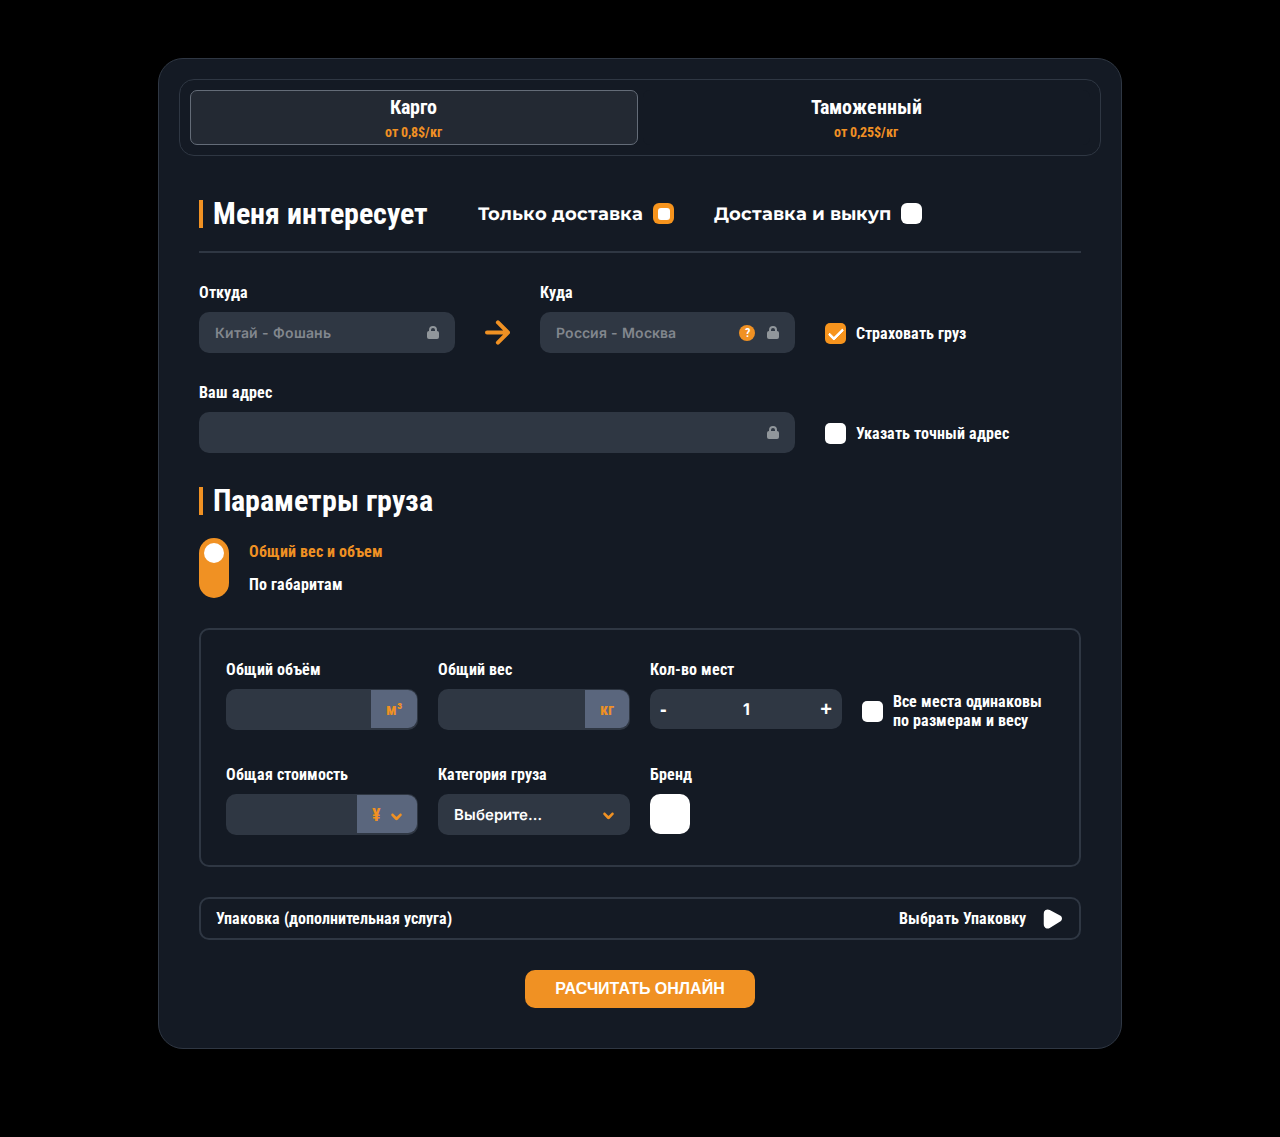
==== commit 0d7f58c7: "initial commit" ====
--- a/index.html
+++ b/index.html
@@ -15,7 +15,7 @@
 
     <script src="https://api-maps.yandex.ru/2.1/?lang=ru_RU&apikey=daa45afb-a989-4163-8df6-1b1edba1137d&suggest_apikey=5e11305c-8d8a-4669-9069-5c56422200c1"></script>
 
-    <link rel="stylesheet" href="css/new.css?v=1.1.2">
+
 
     <!-- <script type="module" src="/calc-new/js/api/Address.js"></script>
     <script type="module" src="/calc-new/js/api/Currency.js"></script>
@@ -39,7 +39,8 @@
     <script type="module" src="/calc-new/js/ui/UiPrepare.js"></script>
     <script type="module" src="/calc-new/js/ui/UiRenderer.js"></script> -->
 
-    <script type="module" src="./js/main.js?v=1.1.2"></script>
+    <link rel="stylesheet" href="css/new.css">
+    <script type="module" src="./js/main.js"></script>
 </head>
 <body>
     <div class="main-calc">
@@ -406,67 +407,6 @@
                     </div>
                 </div>
 
-                <!-- <div class="redeem-buttons" style="display: flex; width: 97%;">
-                        <div class="add-container redeem-add" style="width: 180px;">
-                            <div class="add-button active">
-                                <span class="plus active">+</span>
-                                <span class="add">Добавить товар</span>
-                            </div>
-                        </div>
-                        <button class="main-calc-button calc-type-button tnved-calc-button submit-redeem-data submit-excel-file active" control-id="ControlID-35">
-                            <span class="main-calc-button__upload_icon">
-                                <svg width="51" height="51" viewBox="0 0 51 51" fill="none" xmlns="http://www.w3.org/2000/svg">
-                                    <path d="M46.9103 28.2876C44.6517 28.2876 42.8207 30.1187 42.8207 32.3773V42.8207H8.19493V32.3773C8.19493 30.1187 6.36386 28.2876 4.10528 28.2876C1.8467 28.2876 0.015625 30.1187 0.015625 32.3773V46.9104C0.015625 49.169 1.8467 51 4.10528 51H46.9103C49.1689 51 51 49.169 51 46.9104V32.3773C51 30.1187 49.1689 28.2876 46.9103 28.2876Z" fill="white"></path>
-                                    <path d="M16.853 18.5281L21.4182 13.963V29.2004C21.4182 31.459 23.2493 33.29 25.5078 33.29C27.7664 33.29 29.5975 31.459 29.5975 29.2004V13.9629L34.1626 18.528C34.9611 19.3266 36.0077 19.7259 37.0544 19.7259C38.1011 19.7259 39.1476 19.3266 39.9462 18.528C41.5434 16.9309 41.5434 14.3416 39.9462 12.7444L28.3996 1.19796C26.8026 -0.399321 24.213 -0.399321 22.616 1.19796L11.0694 12.7446C9.4723 14.3417 9.4723 16.931 11.0694 18.5281C12.6665 20.1253 15.256 20.1253 16.853 18.5281Z" fill="white"></path>
-                                </svg>
-                            </span>
-                            <span>Прикрепить Excel-файл</span>
-                        </button>
-                        <button class="main-calc-button calc-type-button tnved-calc-button submit-redeem-data blank-excel-file active" control-id="ControlID-36">
-                            <span class="main-calc-button__upload_icon">
-                                <svg width="51" height="51" viewBox="0 0 51 51" fill="none" xmlns="http://www.w3.org/2000/svg">
-                                    <g clip-path="url(#clip0_6504_12668)">
-                                        <mask id="mask0_6504_12668" style="mask-type:luminance" maskUnits="userSpaceOnUse" x="0" y="0" width="51" height="51">
-                                            <path d="M51 0H0V51H51V0Z" fill="white"></path>
-                                        </mask>
-                                        <g mask="url(#mask0_6504_12668)">
-                                            <path d="M46.9103 28.2876C44.6517 28.2876 42.8207 30.1187 42.8207 32.3773V42.8207H8.19493V32.3773C8.19493 30.1187 6.36386 28.2876 4.10528 28.2876C1.8467 28.2876 0.015625 30.1187 0.015625 32.3773V46.9104C0.015625 49.169 1.8467 51 4.10528 51H46.9103C49.1689 51 51 49.169 51 46.9104V32.3773C51 30.1187 49.1689 28.2876 46.9103 28.2876Z" fill="white"></path>
-                                            <path d="M34.1622 14.7619L29.597 19.327V4.0896C29.597 1.831 27.7659 1.975e-07 25.5074 0C23.2488 -1.974e-07 21.4177 1.831 21.4177 4.0896V19.3271L16.8526 14.762C16.0541 13.9634 15.0075 13.5641 13.9608 13.5641C12.9141 13.5641 11.8676 13.9634 11.069 14.762C9.4718 16.3591 9.4718 18.9484 11.069 20.5456L22.6156 32.0921C24.2126 33.6894 26.8022 33.6894 28.3992 32.0921L39.9458 20.5454C41.5429 18.9483 41.5429 16.359 39.9458 14.7619C38.3487 13.1647 35.7592 13.1647 34.1622 14.7619Z" fill="white"></path>
-                                        </g>
-                                    </g>
-                                    <defs>
-                                        <clipPath id="clip0_6504_12668">
-                                            <rect width="51" height="51" fill="white"></rect>
-                                        </clipPath>
-                                    </defs>
-                                </svg>
-                            </span>
-                            <span>Образец бланка Excel</span>
-                        </button>
-                        <div class="selected-file-name">
-                            <div class="del-file">
-                                <div class="close-cross custom-span-tnved" style="left: unset; margin-left: unset; margin-top: 2px; display: block;">
-                                    <svg xmlns="http://www.w3.org/2000/svg" xmlns:xlink="http://www.w3.org/1999/xlink" version="1.1" width="29.5558703725" height="29.5558703725" viewBox="154.70573108694998 97.92453478204999 29.5558703725 29.5558703725" xml:space="preserve">
-                                        <g transform="matrix(1 0 0 1 169.4836662732 112.7024699683)" id="k3KNRoqNc6poTgMk0-mS0">
-                                            <g style="">
-                                                <g transform="matrix(0.5361434886 0 0 0.5361434886 0 0)" id="TtVKn0Vpwc73qYTht60LM">
-                                                    <path class="cross-border" style="stroke: rgb(179,25,24); stroke-width: 0; stroke-dasharray: none; stroke-linecap: butt; stroke-dashoffset: 0; stroke-linejoin: miter; stroke-miterlimit: 4; fill-rule: nonzero; opacity: 1;" transform=" translate(0, 0)" d="M 0 -27.5634 C 15.21499 -27.5634 27.5634 -15.215000000000002 27.5634 0 C 27.5634 15.21499 15.215000000000002 27.5634 0 27.5634 C -15.21499 27.5634 -27.5634 15.215000000000002 -27.5634 0 C -27.5634 -15.21499 -15.215000000000002 -27.5634 0 -27.5634 z" stroke-linecap="round"></path>
-                                                </g>
-                                                <g transform="matrix(0.4501312202 0 0 0.4501312202 0 0)" id="UNUcbtI9Ts4pakmCW0QUX">
-                                                    <path class="cross-back" style="stroke: rgb(179,25,24); stroke-width: 0; stroke-dasharray: none; stroke-linecap: butt; stroke-dashoffset: 0; stroke-linejoin: miter; stroke-miterlimit: 4; fill-rule: nonzero; opacity: 1;" transform=" translate(0, 0)" d="M 0 -27.5634 C 15.21499 -27.5634 27.5634 -15.215000000000002 27.5634 0 C 27.5634 15.21499 15.215000000000002 27.5634 0 27.5634 C -15.21499 27.5634 -27.5634 15.215000000000002 -27.5634 0 C -27.5634 -15.21499 -15.215000000000002 -27.5634 0 -27.5634 z" stroke-linecap="round"></path>
-                                                </g>
-                                                <g transform="matrix(0.4487730328 0 0 0.4487730328 0 0)" id="_16PNKPtF4U3-sJUah521">
-                                                    <path class="cross-path" style="stroke: none; stroke-width: 1; stroke-dasharray: none; stroke-linecap: butt; stroke-dashoffset: 0; stroke-linejoin: miter; stroke-miterlimit: 4; fill-rule: nonzero; opacity: 1;" transform=" translate(0, 0)" d="M 14.14294 -14.1405 C 12.58094 -15.702499999999999 10.045939999999998 -15.702499999999999 8.484939999999998 -14.1405 L -0.00006000000000128125 -5.656499999999999 L -8.484060000000001 -14.1395 C -10.04606 -15.7015 -12.580060000000001 -15.7015 -14.14206 -14.1395 C -15.70406 -12.5775 -15.70406 -10.0435 -14.14206 -8.4835 L -5.657060000000001 0.0005000000000006111 L -14.14206 8.4845 C -15.70406 10.0465 -15.70406 12.5805 -14.14206 14.1405 C -12.580060000000001 15.702499999999999 -10.04606 15.702499999999999 -8.48406 14.1405 L -0.000059999999999504894 5.657499999999999 L 8.48394 14.1405 C 10.04594 15.702499999999999 12.57994 15.702499999999999 14.141940000000002 14.1405 C 15.703940000000001 12.5785 15.703940000000001 10.043499999999998 14.141940000000002 8.4845 L 5.656940000000002 0.0005000000000006111 L 14.141940000000002 -8.4835 C 15.703940000000001 -10.0465 15.703940000000001 -12.5795 14.142940000000001 -14.1405 z" stroke-linecap="round"></path>
-                                                </g>
-                                            </g>
-                                        </g>
-                                    </svg>
-                                </div>
-                            </div>
-                        </div>
-                    </div> -->
-
-
                 <!-- Белая -->
                 <div class="main-calc-container white-cargo hidden">
 
@@ -513,6 +453,22 @@
                                 <div class="group-input__title">Ставка Полшина:</div>
                                 <div class="group-input__input">
                                     <span class="tnved-code-percent"></span>
+                                </div>
+                            </div>
+
+                            <div class="group-input">
+                                <div class="group-input__title">НДС (по умолчанию):</div>
+                                <div class="group-input__input nds-block">
+                                    <input type="text" name="nds" value="20" class="nds-input" disabled>
+                                    <svg class="group-input__input_svg" width="24" height="24" viewBox="0 0 24 24" fill="none" xmlns="http://www.w3.org/2000/svg">
+                                        <rect x="6" y="10" width="12" height="8" rx="2" fill="#91969b"></rect>
+                                        <path d="M9 10V9C9 7.34315 10.3431 6 12 6C13.6569 6 15 7.34315 15 9V10" stroke="#91969b" stroke-width="2"></path>
+                                    </svg>
+                                    <label class="main-calc-checkbox">
+                                        <input type="checkbox" name="custom_nds" class="main-calc-checkbox__input">
+                                        <span class="main-calc-checkbox__mark"></span>
+                                        <span class="main-calc-checkbox__title">Указать свой НДС</span>
+                                    </label>
                                 </div>
                             </div>
                         </div>
@@ -590,6 +546,13 @@
                                     <span class="error-message"></span>
                                 </div>
                             </div>
+
+                            <!-- Все места одинаковы по размерам и весу -->
+                            <label class="main-calc-checkbox _sameValue">
+                                <input type="checkbox" name="quantity_checkbox" class="main-calc-checkbox__input">
+                                <span class="main-calc-checkbox__mark"></span>
+                                <span class="main-calc-checkbox__title">Все места одинаковы по размерам и весу</span>
+                            </label>
 
                             <!-- Общая стоимость -->
                             <div class="group-input">
@@ -776,7 +739,7 @@
                     </div>
                     <div class="main-calc-packing__content">
                         <label class="main-calc-packing__item">
-                            <input type="radio" name="packing-type" value="std_pack" class="main-calc-packing__item_radio" checked>
+                            <input type="radio" name="packing-type" value="std_pack" checked class="main-calc-packing__item_radio">
                             <span class="main-calc-packing__item_icon">
                                 <svg width="27" height="25" viewBox="0 0 27 25" xmlns="http://www.w3.org/2000/svg">
                                     <path d="M9 15 l3 3 l10 -10" stroke="white" stroke-width="4" fill="none" stroke-linecap="round" stroke-linejoin="round"></path>
@@ -1040,12 +1003,12 @@
                                                 <span class="_pack-ruble"></span>
                                             </div>
                                         </div>
-                                        <div class="main-calc-result-tooltip__row">
+                                        <div class="main-calc-result-tooltip__row _insurance-tooltip">
                                             <div class="main-calc-result-tooltip__cell">Страховка:</div>
                                             <div class="main-calc-result-tooltip__cell _text">
                                                 <span class="_insurance-dollar"></span>
                                                 <span class="_insurance-ruble"></span>
-                                                <span class="_insurance-from">(от  $)</span>
+                                                <span class="_insurance-from">(от $)</span>
                                             </div>
                                         </div>
                                         <div class="main-calc-result-tooltip__row">
@@ -1168,12 +1131,12 @@
                                                 <span class="_pack-ruble"></span>
                                             </div>
                                         </div>
-                                        <div class="main-calc-result-tooltip__row">
+                                        <div class="main-calc-result-tooltip__row _insurance-tooltip">
                                             <div class="main-calc-result-tooltip__cell">Страховка:</div>
                                             <div class="main-calc-result-tooltip__cell _text">
                                                 <span class="_insurance-dollar"></span>
                                                 <span class="_insurance-ruble"></span>
-                                                <span class="_insurance-from">(от  $)</span>
+                                                <span class="_insurance-from">(от $)</span>
                                             </div>
                                         </div>
                                         <div class="main-calc-result-tooltip__row">
@@ -1322,12 +1285,12 @@
                                                 <span class="_pack-ruble"></span>
                                             </div>
                                         </div>
-                                        <div class="main-calc-result-tooltip__row">
+                                        <div class="main-calc-result-tooltip__row _insurance-tooltip">
                                             <div class="main-calc-result-tooltip__cell">Страховка:</div>
                                             <div class="main-calc-result-tooltip__cell _text">
                                                 <span class="_insurance-dollar"></span>
                                                 <span class="_insurance-ruble"></span>
-                                                <span class="_insurance-from">(от  $)</span>
+                                                <span class="_insurance-from">(от $)</span>
                                             </div>
                                         </div>
                                         <div class="main-calc-result-tooltip__row">
@@ -1506,12 +1469,12 @@
                                                 <span class="_pack-ruble"></span>
                                             </div>
                                         </div>
-                                        <div class="main-calc-result-tooltip__row">
+                                        <div class="main-calc-result-tooltip__row _insurance-tooltip">
                                             <div class="main-calc-result-tooltip__cell">Страховка:</div>
                                             <div class="main-calc-result-tooltip__cell _text">
                                                 <span class="_insurance-dollar"></span>
                                                 <span class="_insurance-ruble"></span>
-                                                <span class="_insurance-from">(от  $)</span>
+                                                <span class="_insurance-from">(от $)</span>
                                             </div>
                                         </div>
                                         <div class="main-calc-result-tooltip__row">
@@ -1634,12 +1597,12 @@
                                                 <span class="_pack-ruble"></span>
                                             </div>
                                         </div>
-                                        <div class="main-calc-result-tooltip__row">
+                                        <div class="main-calc-result-tooltip__row _insurance-tooltip">
                                             <div class="main-calc-result-tooltip__cell">Страховка:</div>
                                             <div class="main-calc-result-tooltip__cell _text">
                                                 <span class="_insurance-dollar"></span>
                                                 <span class="_insurance-ruble"></span>
-                                                <span class="_insurance-from">(от  $)</span>
+                                                <span class="_insurance-from">(от $)</span>
                                             </div>
                                         </div>
                                         <div class="main-calc-result-tooltip__row">
@@ -1788,12 +1751,12 @@
                                                 <span class="_pack-ruble"></span>
                                             </div>
                                         </div>
-                                        <div class="main-calc-result-tooltip__row">
+                                        <div class="main-calc-result-tooltip__row _insurance-tooltip">
                                             <div class="main-calc-result-tooltip__cell">Страховка:</div>
                                             <div class="main-calc-result-tooltip__cell _text">
                                                 <span class="_insurance-dollar"></span>
                                                 <span class="_insurance-ruble"></span>
-                                                <span class="_insurance-from">(от  $)</span>
+                                                <span class="_insurance-from">(от $)</span>
                                             </div>
                                         </div>
                                         <div class="main-calc-result-tooltip__row">
@@ -1976,12 +1939,12 @@
                                                 <span class="_pack-ruble"></span>
                                             </div>
                                         </div>
-                                        <div class="main-calc-result-tooltip__row">
+                                        <div class="main-calc-result-tooltip__row _insurance-tooltip">
                                             <div class="main-calc-result-tooltip__cell">Страховка:</div>
                                             <div class="main-calc-result-tooltip__cell _text">
                                                 <span class="_insurance-dollar"></span>
                                                 <span class="_insurance-ruble"></span>
-                                                <span class="_insurance-from">(от  $)</span>
+                                                <span class="_insurance-from">(от $)</span>
                                             </div>
                                         </div>
                                         <div class="main-calc-result-tooltip__row">
@@ -2104,12 +2067,12 @@
                                                 <span class="_pack-ruble"></span>
                                             </div>
                                         </div>
-                                        <div class="main-calc-result-tooltip__row">
+                                        <div class="main-calc-result-tooltip__row _insurance-tooltip">
                                             <div class="main-calc-result-tooltip__cell">Страховка:</div>
                                             <div class="main-calc-result-tooltip__cell _text">
                                                 <span class="_insurance-dollar"></span>
                                                 <span class="_insurance-ruble"></span>
-                                                <span class="_insurance-from">(от  $)</span>
+                                                <span class="_insurance-from">(от $)</span>
                                             </div>
                                         </div>
                                         <div class="main-calc-result-tooltip__row">
@@ -2258,12 +2221,12 @@
                                                 <span class="_pack-ruble"></span>
                                             </div>
                                         </div>
-                                        <div class="main-calc-result-tooltip__row">
+                                        <div class="main-calc-result-tooltip__row _insurance-tooltip">
                                             <div class="main-calc-result-tooltip__cell">Страховка:</div>
                                             <div class="main-calc-result-tooltip__cell _text">
                                                 <span class="_insurance-dollar"></span>
                                                 <span class="_insurance-ruble"></span>
-                                                <span class="_insurance-from">(от  $)</span>
+                                                <span class="_insurance-from">(от $)</span>
                                             </div>
                                         </div>
                                         <div class="main-calc-result-tooltip__row">
--- a/css/new.css
+++ b/css/new.css
@@ -643,6 +643,10 @@
   -ms-user-select: none;
   user-select: none;
 }
+.main-calc-checkbox._sameValue {
+  height: fit-content;
+  margin-top: auto;
+}
 .main-calc-checkbox__title {
   font-size: 16px;
   color: white;
@@ -656,6 +660,8 @@
   position: relative;
   height: 21px;
   width: 21px;
+  min-width: 21px;
+  min-height: 21px;
   background-color: white;
   border-radius: 5px;
 }
@@ -765,6 +771,21 @@
   color: #82878e;
   font-size: 14px;
   text-transform: capitalize;
+}
+
+.nds-block {
+  gap: 20px;
+}
+.nds-block .group-input__input_svg {
+  right: inherit;
+  left: 10px;
+}
+
+.group-input__input .nds-input {
+  width: 80px;
+  height: auto;
+  text-align: right;
+  padding: 8px 15px;
 }
 
 .group-input__inputs {
@@ -1505,7 +1526,7 @@
   background-color: #2f3743;
   border-radius: 10px;
   color: white;
-  padding: 10px 30px 10px 15px;
+  padding: 10px 15px;
   font-family: "Inter", sans-serif;
   font-weight: 600;
   font-size: 15px;
@@ -1521,11 +1542,13 @@
   width: 100%;
   display: flex;
   justify-content: flex-end;
+  align-items: center;
+  gap: 8px;
 }
 .calc-select__selected .calc-tooltip {
   min-width: 300px;
-  top: -50px;
-  left: calc(100% + 5px);
+  top: -70px;
+  left: calc(100% + 10px);
 }
 
 .calc-select__selected.active {
@@ -1540,12 +1563,13 @@
   -webkit-box-orient: vertical;
   overflow: hidden;
   text-overflow: ellipsis;
+  padding-right: 26px;
 }
 .calc-select__selected_icon {
-  position: absolute;
+  /*   position: absolute;
   right: 15px;
   top: 50%;
-  transform: translateY(-50%);
+  transform: translateY(-50%); */
 }
 .calc-select__options {
   display: none; /* Скрываем опции по умолчанию */
@@ -1620,7 +1644,7 @@
 .overflow-tooltip {
   position: absolute;
   right: 0;
-  top: -50px;
+  top: -70px;
 }
 
 /* Currency Select */
@@ -1920,7 +1944,7 @@
   align-items: center;
   gap: 8px;
 }
-._insurance-from{
+._insurance-from {
   color: #000;
   font-size: 12px;
 }
@@ -1948,19 +1972,16 @@
   gap: 20px;
 }
 
-.white-cargo__justinfo.active {
+.white-cargo__justinfo {
   display: flex;
   flex-direction: column;
   gap: 10px;
-}
-.white-cargo__justinfo input {
-  background-color: transparent;
-  padding: 0;
 }
 .white-cargo__justinfo .group-input {
   display: grid;
   grid-template-columns: auto 1fr;
   align-items: flex-start;
+  align-items: center;
 }
 
 .white-cargo__justinfo .group-input__title {
@@ -2158,16 +2179,13 @@
   }
 }
 @media screen and (max-width: 768px) {
-  body {
-    padding: 10px;
-    overflow-x: hidden;
-  }
   html {
     overflow-x: hidden;
   }
 
   .main-calc {
     padding: 10px;
+    margin: 0 -10px;
   }
 
   .main-calc__wrapper {
@@ -2317,9 +2335,12 @@
   }
 
   .overflow-tooltip {
-    top: inherit;
-    bottom: 30px;
-    left: 0;
+    position: fixed;
+    z-index: 100;
+    top: 0px;
+
+    left: 40px;
+    width: calc(100% - 80px);
   }
 
   .calc-select__selected {
@@ -2357,6 +2378,7 @@
     z-index: 999;
     left: 20px;
     width: 75%;
+    bottom: inherit;
   }
   .cargo-cell__title {
     font-size: 20px;
@@ -2393,6 +2415,14 @@
   }
   .main-calc-select__btn_subtitle {
     font-size: 12px;
+  }
+  .calc-tooltip {
+    top: inherit;
+    bottom: calc(100% + 10px);
+  }
+  .main-calc__from-to_to .tooltip {
+    top: inherit;
+    transform: translateY(11px);
   }
 }
 
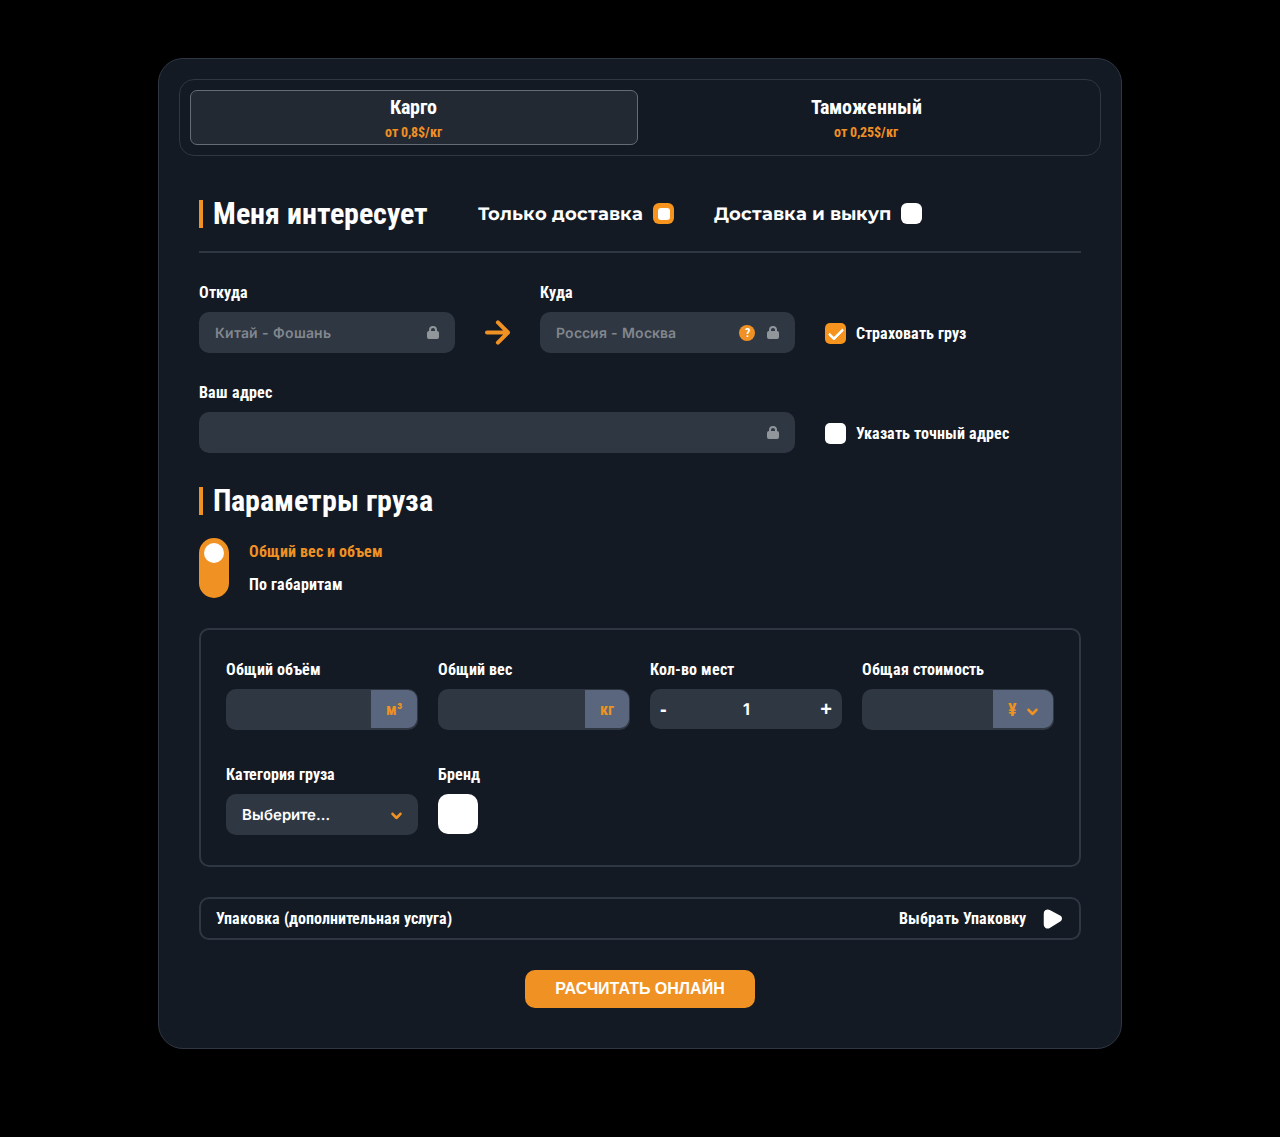
==== commit 53d26303: "initial commit" ====
--- a/index.html
+++ b/index.html
@@ -502,6 +502,7 @@
                                     <input type="text" name="total_volume" class="" value="" required="">
                                     <span class="group-input__param">м³</span>
                                     <span class="error-message"></span>
+                                    <span class="calculated-data hidden"></span>
                                 </div>
                             </div>
                             <!--  По габаритам  -->
@@ -522,6 +523,7 @@
                                         <input type="text" name="total_volume_calculated" class="volume-total__result" readonly>
                                         <span class="volume-total__m3">м³</span>
                                     </div>
+                                    <span class="calculated-data hidden"></span>
 
                                 </div>
                             </div>
@@ -533,6 +535,7 @@
                                     <input type="text" name="total_weight" class="" value="" required>
                                     <span class="group-input__param">кг</span>
                                     <span class="error-message"></span>
+                                    <span class="calculated-data hidden"></span>
                                 </div>
                             </div>
 
@@ -548,7 +551,7 @@
                             </div>
 
                             <!-- Все места одинаковы по размерам и весу -->
-                            <label class="main-calc-checkbox _sameValue">
+                            <label class="main-calc-checkbox _sameValue hidden js-quantity-checkbox">
                                 <input type="checkbox" name="quantity_checkbox" class="main-calc-checkbox__input">
                                 <span class="main-calc-checkbox__mark"></span>
                                 <span class="main-calc-checkbox__title">Все места одинаковы по размерам и весу</span>
--- a/css/new.css
+++ b/css/new.css
@@ -792,6 +792,9 @@
   display: flex;
   align-items: center;
   gap: 10px;
+  position: relative;
+}
+.volume > .calculated-data {
 }
 
 .group-input__inputs input::placeholder {
@@ -1797,6 +1800,17 @@
   left: 0;
 }
 
+.calculated-data {
+  position: absolute;
+  bottom: -19px;
+  font-size: 13px;
+  font-weight: 400;
+  color: #f7941d;
+  font-weight: bold;
+  font-family: "Roboto Condensed", sans-serif;
+  left: 0;
+}
+
 .group-input__input input.error-input,
 .volume-block input.error-input,
 .group-input-increment input.error-input {
